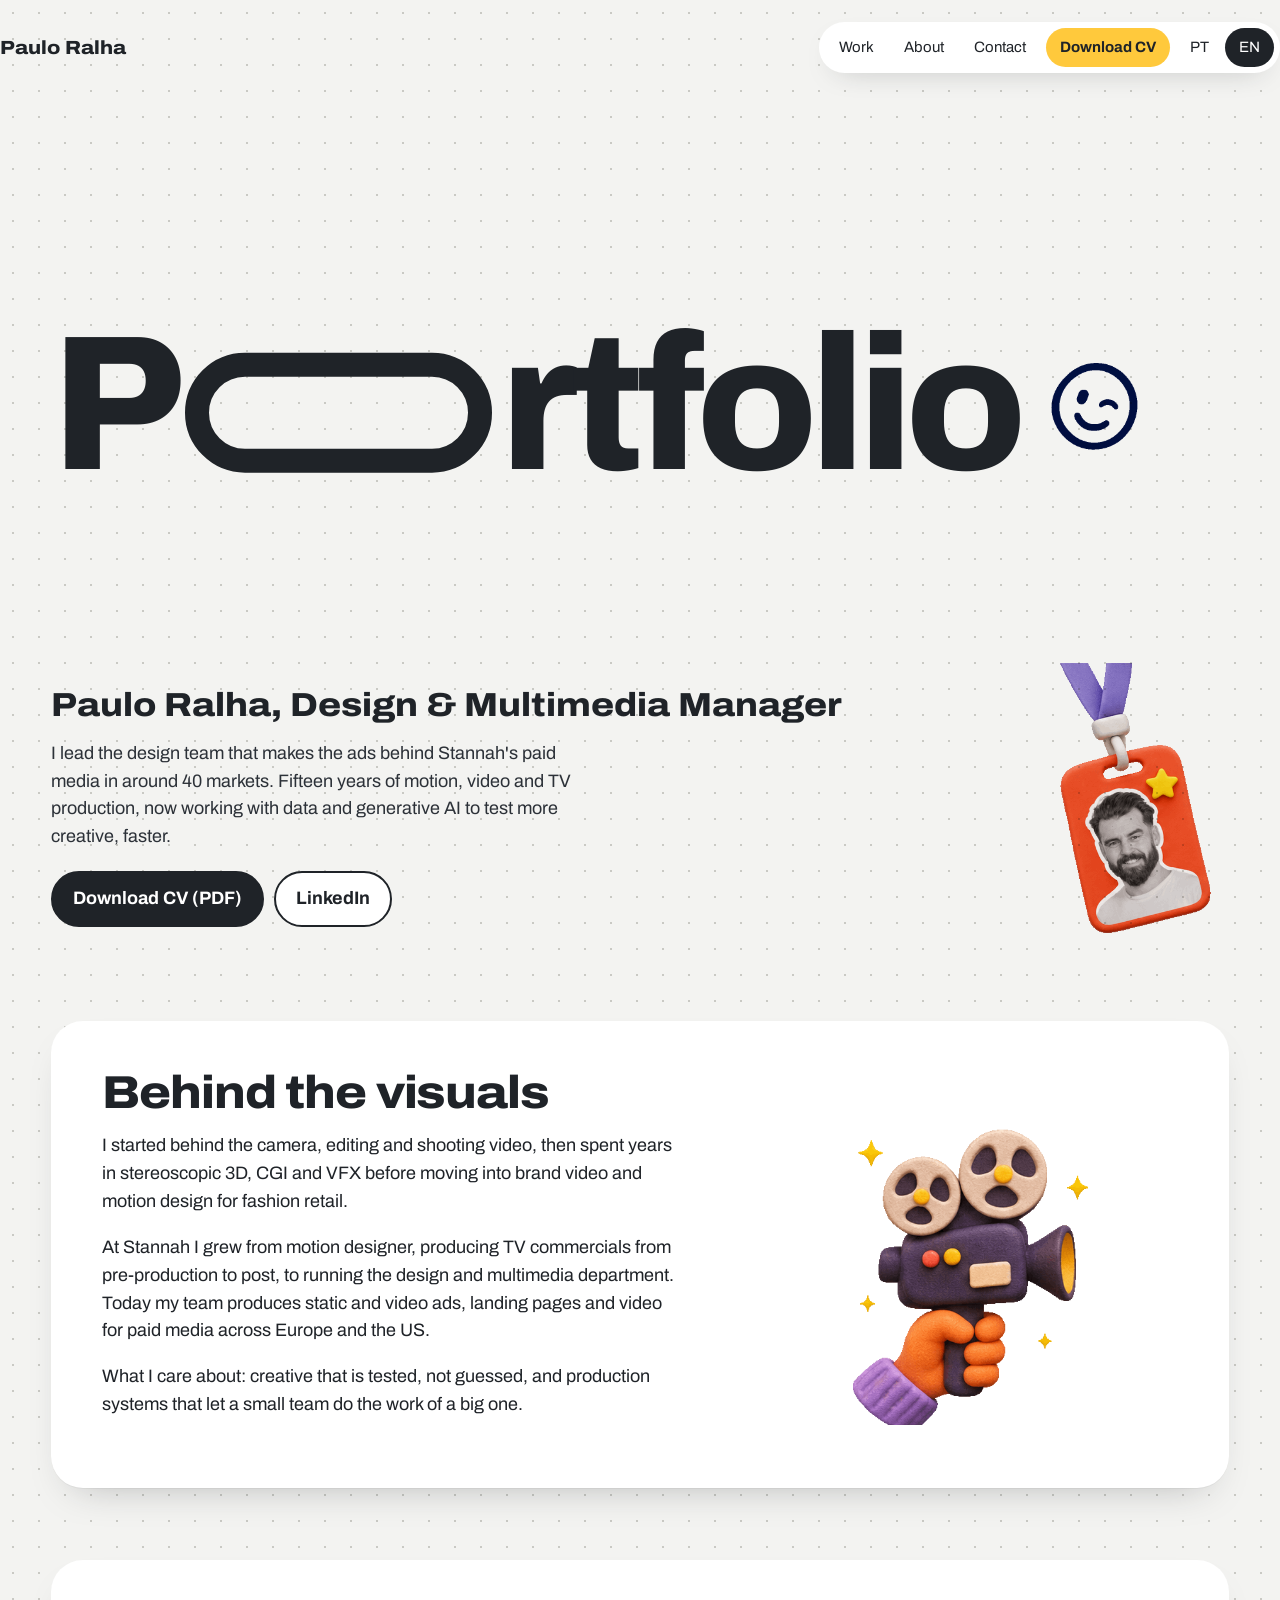
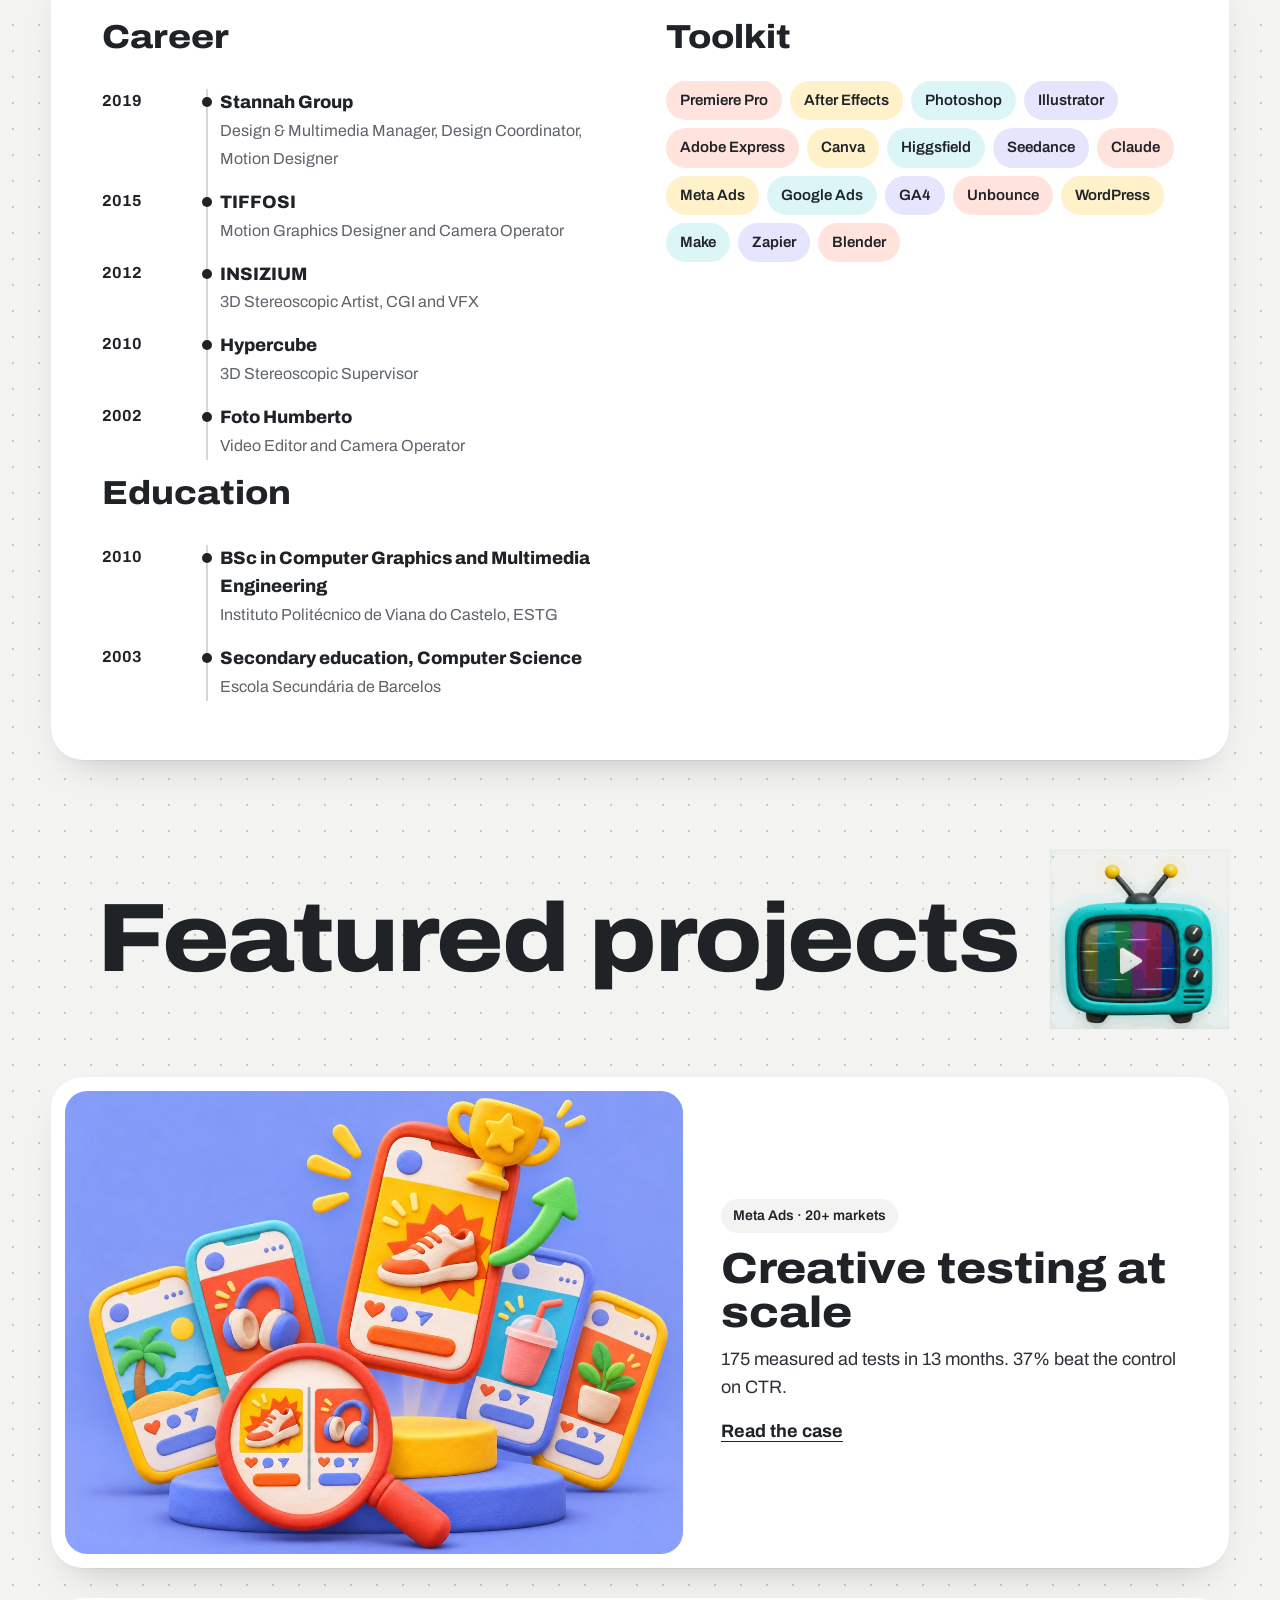
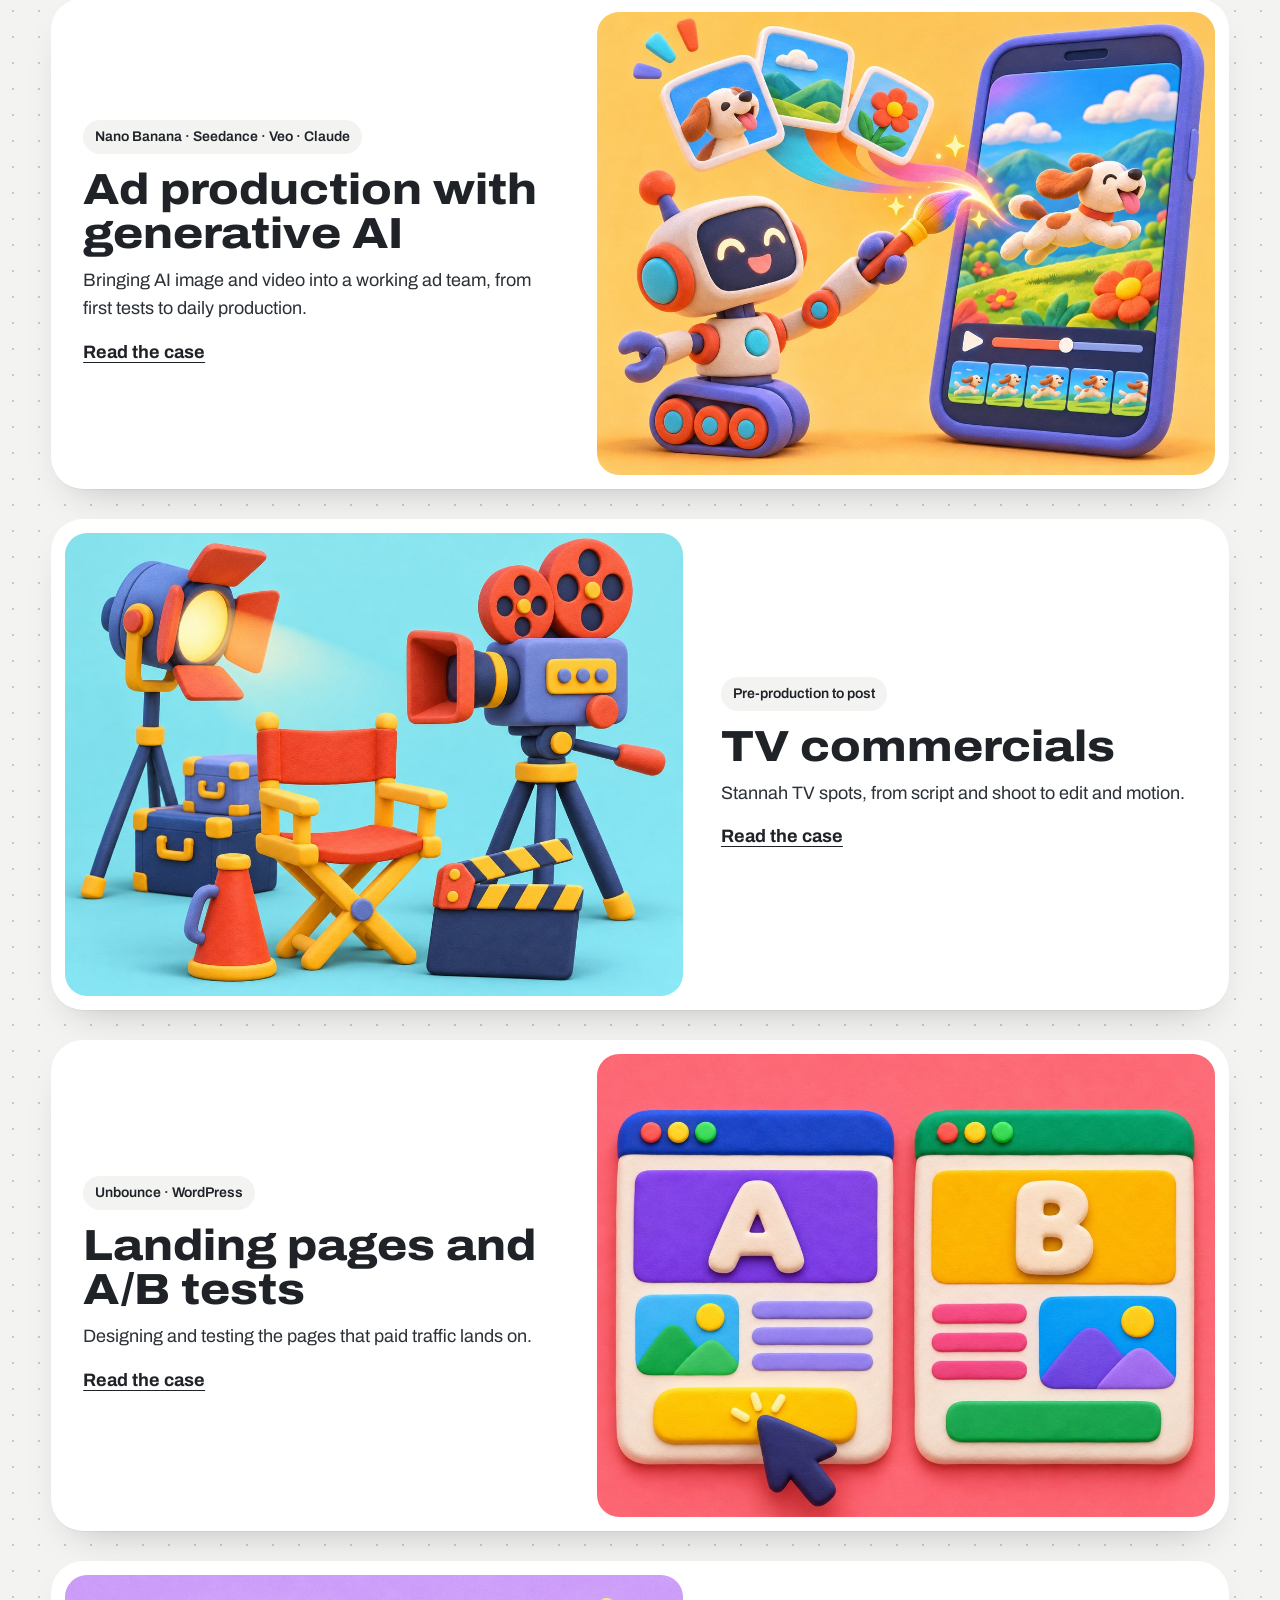
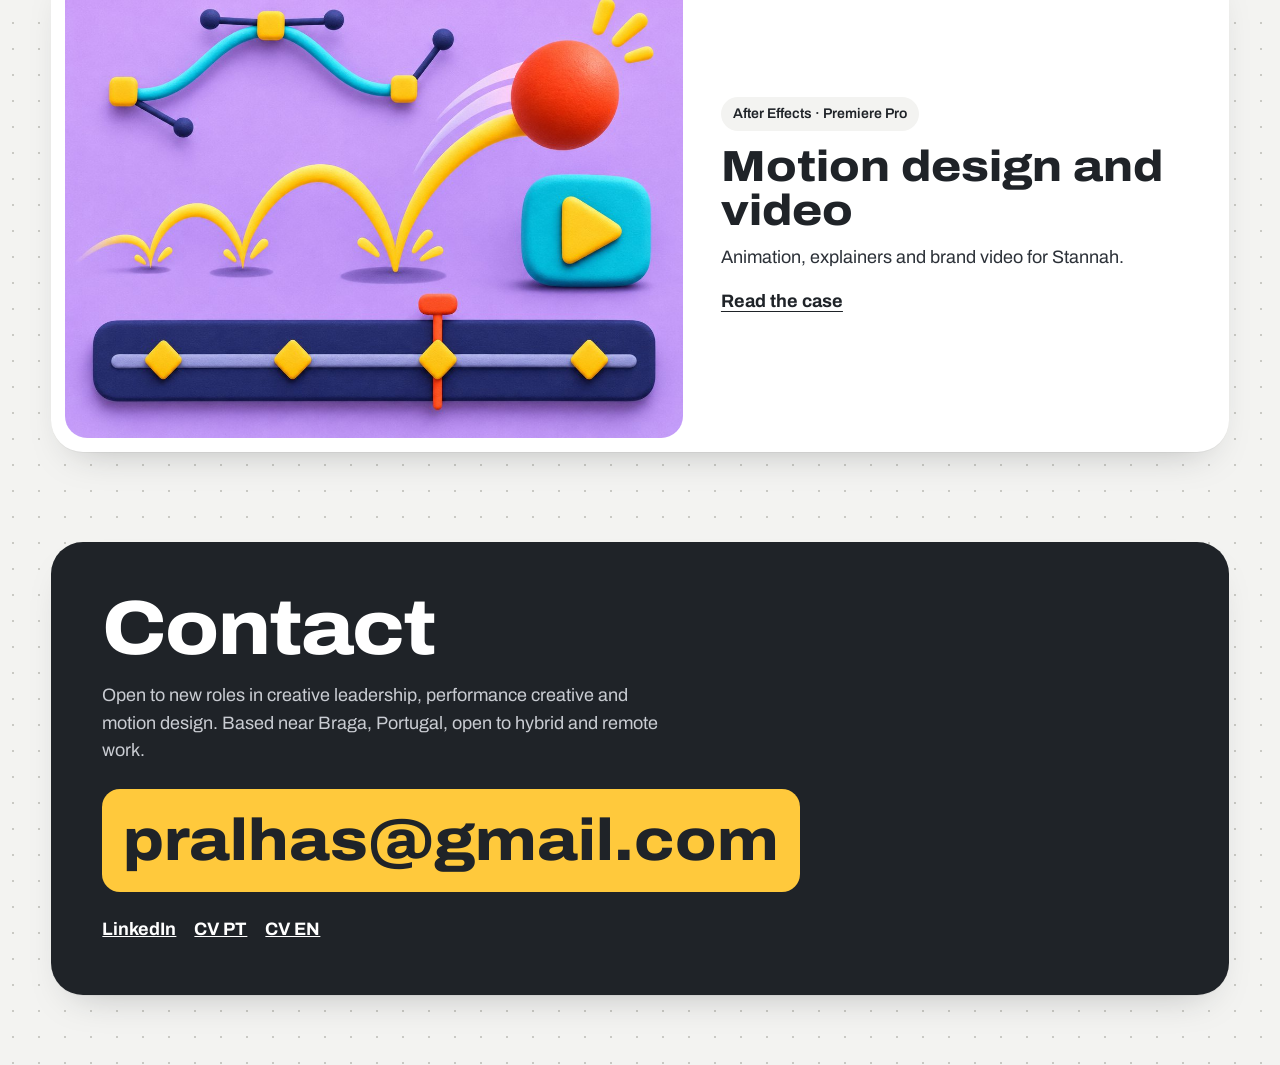
==== v3/index.html @ f5cc848c "v3: CV button in header and hero, CV PT/EN labels, Portuguese copy pass Co-Authored-By: Claude Opus " ====
<!doctype html>
<html lang="en">
<head>
<meta charset="utf-8">
<meta name="viewport" content="width=device-width, initial-scale=1">
<title>Paulo Ralha | Design & Multimedia Manager</title>
<meta name="description" content="Paulo Ralha: design lead for performance ads, motion design, video and generative AI.">
<link rel="stylesheet" href="v3.css?v=28">
</head>
<body data-page="home">
<div id="app"></div>
<script src="../assets/content.js?v=28"></script>
<script src="ads.js?v=28"></script><script src="ai.js?v=28"></script><script src="tv.js?v=28"></script><script src="lp.js?v=28"></script>
<script src="v3.js?v=28"></script>
</body>
</html>
---- v3/v3.css ----
/* Portfolio v3: playful studio. Off-white dotted paper, bold geometric type,
   rounded white cards, animated illustrated stickers (GIFs made in Higgsfield). */

@font-face {
  font-family: "Archivo"; font-style: normal; font-display: swap;
  font-weight: 100 900; font-stretch: 62% 125%;
  src: url("../assets/fonts/archivo-latin-wdth-normal.woff2") format("woff2");
  unicode-range: U+0000-00FF, U+0131, U+0152-0153, U+02BB-02BC, U+02C6, U+02DA, U+02DC, U+0304, U+0308, U+0329, U+2000-206F, U+20AC, U+2122, U+2191, U+2193, U+2212, U+2215, U+FEFF, U+FFFD;
}
@font-face {
  font-family: "Archivo"; font-style: normal; font-display: swap;
  font-weight: 100 900; font-stretch: 62% 125%;
  src: url("../assets/fonts/archivo-latin-ext-wdth-normal.woff2") format("woff2");
  unicode-range: U+0100-02BA, U+02BD-02C5, U+02C7-02CC, U+02CE-02D7, U+02DD-02FF, U+0304, U+0308, U+0329, U+1D00-1DBF, U+1E00-1E9F, U+1EF2-1EFF, U+2020, U+20A0-20AB, U+20AD-20C0, U+2113, U+2C60-2C7F, U+A720-A7FF;
}

:root {
  --paper: #F3F3F1;
  --dot: #C9C9C4;
  --ink: #1F2328;
  --muted: #5F646B;
  --card: #FFFFFF;
  --red: #EE4B2B;
  --yellow: #FFC93C;
  --peri: #6A6AF4;
  --cyan: #2CC9D6;
  --gutter: clamp(18px, 4vw, 56px);
  --max: 1320px;
}
* { box-sizing: border-box; }
html { scroll-behavior: smooth; }
@media (prefers-reduced-motion: reduce) { html { scroll-behavior: auto; } }
body {
  margin: 0; color: var(--ink);
  font-family: "Archivo", "Helvetica Neue", Arial, sans-serif; font-size: 18px; line-height: 1.55;
  background-color: var(--paper);
  background-image: radial-gradient(var(--dot) 1.2px, transparent 1.3px);
  background-size: 26px 26px;
}
a { color: inherit; }
a:focus-visible, button:focus-visible { outline: 3px solid var(--peri); outline-offset: 3px; }
img { display: block; max-width: 100%; }
.wrap { max-width: var(--max); margin: 0 auto; padding: 0 var(--gutter); }
.display { font-weight: 800; font-stretch: 112%; letter-spacing: -0.025em; line-height: .95; margin: 0; }
.card { background: var(--card); border-radius: 32px; box-shadow: 0 1px 0 rgba(0,0,0,.04), 0 18px 40px -24px rgba(31,35,40,.35); }

/* Top */
.top { display: flex; justify-content: space-between; align-items: center; padding: 22px 0; gap: 12px; }
.top .mark { font-weight: 800; font-stretch: 112%; text-decoration: none; font-size: 19px; }
.top nav { display: flex; align-items: center; gap: 2px; background: var(--card); padding: 6px; border-radius: 999px; box-shadow: 0 10px 30px -18px rgba(31,35,40,.4); }
.top nav a, .top nav button { text-decoration: none; padding: 8px 14px; border-radius: 999px; border: 0; background: none; font: inherit; font-size: 15px; color: var(--ink); cursor: pointer; }
.top nav a:hover { background: var(--paper); }
.top nav button[aria-pressed="true"] { background: var(--ink); color: #fff; }

/* Hero: the word Portfolio with a pill-shaped O, the badge swinging beside it */
.hero { position: relative; padding: clamp(24px, 5vw, 64px) 0 clamp(40px, 6vw, 80px); }
.word {
  font-size: clamp(64px, 15vw, 230px); font-weight: 800; font-stretch: 100%;
  letter-spacing: -0.04em; line-height: .9; display: flex; align-items: center; flex-wrap: nowrap;
}
.word .pill {
  display: inline-block; height: .62em; width: 1.6em; margin: 0 .04em;
  border: .13em solid var(--ink); border-radius: 999px; transform: translateY(.04em);
}
.hero-sub { display: grid; grid-template-columns: 1fr auto; gap: 24px; align-items: center; margin-top: clamp(4px, 1vw, 12px); }
.hero-sub .who { font-size: clamp(22px, 2.6vw, 34px); font-weight: 800; font-stretch: 112%; margin: 0 0 8px; }
.hero-sub .intro { max-width: 54ch; margin: 0; color: #2c3138; }
.year { font-size: clamp(40px, 7vw, 104px); font-weight: 800; font-stretch: 112%; display: flex; align-items: center; gap: 12px; }
.year img { width: clamp(44px, 6vw, 84px); }
.badge { width: clamp(170px, 22vw, 300px); }
.word-row { display: flex; align-items: center; gap: clamp(8px, 2vw, 24px); }
.smile { width: clamp(48px, 8vw, 120px); flex: none; }

/* Behind the visuals */
.behind { display: grid; grid-template-columns: 1.2fr .8fr; gap: 24px; padding: clamp(24px, 4vw, 52px); margin-bottom: clamp(40px, 6vw, 72px); }
.behind h2 { font-size: clamp(30px, 3.6vw, 48px); margin: 0 0 16px; }
.behind p { margin: 0 0 1em; max-width: 58ch; }
.behind .hand { align-self: center; justify-self: center; width: min(340px, 100%); }
.cols { display: grid; grid-template-columns: 1fr 1fr; gap: clamp(20px, 4vw, 56px); padding: clamp(24px, 4vw, 52px); margin-bottom: clamp(48px, 7vw, 96px); }
.cols h3 { font-size: clamp(24px, 2.6vw, 34px); margin: 0 0 18px; font-weight: 800; font-stretch: 112%; }
.timeline { list-style: none; margin: 0; padding: 0; position: relative; }
.timeline::before { content: ""; position: absolute; left: 104px; top: 8px; bottom: 8px; width: 2px; background: #d6d6d2; }
.timeline li { display: grid; grid-template-columns: 92px 1fr; gap: 26px; padding: 8px 0; position: relative; }
.timeline li::after { content: ""; position: absolute; left: 100px; top: 16px; width: 10px; height: 10px; border-radius: 50%; background: var(--ink); }
.timeline .yrs { font-weight: 700; font-variant-numeric: tabular-nums; font-size: 16px; }
.timeline .co { font-weight: 800; display: block; }
.timeline .rl { color: var(--muted); font-size: 16px; }
.chips { display: flex; flex-wrap: wrap; gap: 8px; }
.chip { padding: 8px 14px; border-radius: 999px; font-weight: 600; font-size: 15px; background: var(--paper); }
.chip:nth-child(4n+1) { background: #FFE3DC; } .chip:nth-child(4n+2) { background: #FFF1C9; }
.chip:nth-child(4n+3) { background: #DCF6F8; } .chip:nth-child(4n+4) { background: #E5E5FD; }

/* Projects */
.proj-head { display: flex; align-items: center; justify-content: flex-end; gap: clamp(12px, 3vw, 32px); margin-bottom: clamp(24px, 4vw, 48px); text-align: right; }
.proj-head h2 { font-size: clamp(44px, 7.6vw, 118px); }
.proj-head img { width: clamp(110px, 14vw, 200px); }
.projects { display: grid; gap: clamp(18px, 2.6vw, 30px); padding-bottom: clamp(48px, 7vw, 96px); }
.project { display: grid; grid-template-columns: 1.25fr 1fr; gap: clamp(18px, 3vw, 40px); padding: 14px; text-decoration: none; align-items: center; transition: transform .2s ease; }
.project:hover { transform: rotate(-.4deg) translateY(-3px); }
@media (prefers-reduced-motion: reduce) { .project { transition: none; } .project:hover { transform: none; } }
.project img { border-radius: 22px; width: 100%; aspect-ratio: 4/3; object-fit: cover; }
.project .txt { padding: 10px 18px 10px 0; }
.project h3 { font-size: clamp(28px, 3.4vw, 46px); margin: 0 0 10px; font-weight: 800; font-stretch: 112%; line-height: 1.02; }
.project .tag { display: inline-block; padding: 6px 12px; border-radius: 999px; background: var(--paper); font-weight: 600; font-size: 14px; margin-bottom: 14px; }
.project .sum { margin: 0 0 16px; color: #2c3138; }
.project .go { font-weight: 700; text-decoration: underline; text-underline-offset: 4px; }
.projects .project:nth-child(even) { grid-template-columns: 1fr 1.25fr; }
.projects .project:nth-child(even) img { order: 2; }
.projects .project:nth-child(even) .txt { padding: 10px 0 10px 18px; }

/* Contact */
.contact { padding: clamp(28px, 4vw, 56px); margin-bottom: 70px; background: var(--ink); color: #fff; }
.contact h2 { font-size: clamp(40px, 6vw, 88px); }
.contact p { max-width: 56ch; color: #c9ccd2; margin: 16px 0 24px; }
.mail { display: inline-block; font-size: clamp(22px, 4.6vw, 64px); font-weight: 800; font-stretch: 112%; text-decoration: none; overflow-wrap: anywhere; background: var(--yellow); color: var(--ink); padding: .1em .35em; border-radius: 18px; }
.mail:hover { background: #fff; }
.links { display: flex; gap: 18px; flex-wrap: wrap; margin-top: 24px; align-items: center; }
.links a { color: #fff; font-weight: 700; }
.links .soon { color: #9aa0a8; }

/* Case page */
.case-head { padding: clamp(18px, 4vw, 48px) 0 clamp(20px, 3vw, 36px); display: grid; grid-template-columns: 1fr auto; gap: 24px; align-items: end; }
.case-head .display { font-size: clamp(40px, 7vw, 108px); }
.case-head .tag { display: inline-block; margin-top: 18px; padding: 7px 14px; border-radius: 999px; background: var(--card); font-weight: 600; }
.case-head .summary { font-size: clamp(20px, 2vw, 26px); max-width: 44ch; margin: 16px 0 0; line-height: 1.35; }
.case-cover { padding: 14px; margin-bottom: clamp(20px, 3vw, 32px); }
.case-cover img { border-radius: 22px; width: 100%; aspect-ratio: 16/8; object-fit: cover; }
.story { display: grid; grid-template-columns: repeat(3, 1fr); gap: clamp(14px, 2vw, 24px); margin-bottom: clamp(36px, 5vw, 64px); }
.story > div { padding: clamp(20px, 2.6vw, 34px); }
.story h2 { font-size: 20px; margin: 0 0 10px; display: inline-block; padding: 4px 12px; border-radius: 999px; }
.story > div:nth-child(1) h2 { background: #FFE3DC; } .story > div:nth-child(2) h2 { background: #FFF1C9; } .story > div:nth-child(3) h2 { background: #DCF6F8; }
.story p { margin: 0; font-size: 17px; }
.gallery { display: grid; gap: clamp(12px, 2vw, 22px); margin-bottom: clamp(40px, 6vw, 72px); }
.gallery.r16x9 { grid-template-columns: 1fr 1fr; } .gallery.r4x5 { grid-template-columns: repeat(3, 1fr); } .gallery.r9x16 { grid-template-columns: repeat(4, 1fr); }
.slot { border-radius: 22px; display: grid; place-items: center; color: var(--muted); font-size: 14px; border: 2px dashed #d0d0cb; background: rgba(255,255,255,.6); }
.next { display: block; padding: clamp(22px, 3vw, 40px); margin-bottom: 70px; text-decoration: none; }
.next .label { color: var(--muted); display: block; margin-bottom: 6px; }
.next .display { font-size: clamp(26px, 4.4vw, 60px); }
.back { text-decoration: none; color: var(--muted); font-weight: 600; }

@media (max-width: 860px) {
  .badge { width: 190px; justify-self: center; }
  .hero-sub, .behind, .cols, .story, .case-head { grid-template-columns: 1fr; }
  .project, .projects .project:nth-child(even) { grid-template-columns: 1fr; }
  .projects .project:nth-child(even) img { order: 0; }
  .project .txt, .projects .project:nth-child(even) .txt { padding: 6px 8px 12px; }
  .gallery.r16x9 { grid-template-columns: 1fr; } .gallery.r4x5, .gallery.r9x16 { grid-template-columns: repeat(2, 1fr); }
  .top nav a { padding: 8px 9px; }
  .proj-head { justify-content: space-between; }
}

/* GIF stickers with a white matte blend into the dotted paper */
.proj-head img, .smile, .badge, .behind .hand { mix-blend-mode: multiply; }

/* ---------- Ads wall (creative-testing case) ---------- */
.sec-head { display: grid; grid-template-columns: auto 1fr; gap: 24px; align-items: end; margin: 8px 0 22px; }
.sec-head h2 { font-size: clamp(36px, 5vw, 72px); }
.sec-head p { margin: 0; max-width: 52ch; color: var(--muted); justify-self: end; }
.ads-grid { display: grid; grid-template-columns: repeat(4, 1fr); gap: clamp(12px, 1.8vw, 22px); margin-bottom: clamp(40px, 6vw, 72px); }
.ad { all: unset; box-sizing: border-box; cursor: pointer; display: flex; flex-direction: column; padding: 10px; border-radius: 26px; background: var(--card); box-shadow: 0 18px 40px -24px rgba(31,35,40,.35); transition: transform .2s ease; }
.ad:hover { transform: translateY(-3px) rotate(-.4deg); }
.ad:focus-visible { outline: 3px solid var(--peri); outline-offset: 3px; }
.ad-media { display: block; aspect-ratio: 4/5; border-radius: 18px; overflow: hidden; background: #e9e9e6; }
.ad-media video, .ad-media img { width: 100%; height: 100%; object-fit: cover; display: block; }
.ad-txt { display: flex; flex-direction: column; gap: 4px; padding: 12px 6px 6px; font-size: 15px; color: var(--muted); line-height: 1.4; }
.ad-txt strong { color: var(--ink); font-size: 17px; line-height: 1.25; }
.ad-txt .tag { align-self: flex-start; padding: 4px 10px; border-radius: 999px; background: var(--paper); font-size: 13px; font-weight: 600; color: var(--ink); }
.bulk { padding: clamp(22px, 3.4vw, 44px); margin-bottom: clamp(40px, 6vw, 72px); }
.bulk-head { display: grid; grid-template-columns: 1fr 1fr; gap: 24px; align-items: end; margin-bottom: 24px; }
.bulk-head h2 { font-size: clamp(34px, 4.6vw, 64px); }
.bulk-head p { margin: 0; color: #2c3138; }
.mk-grid { display: grid; grid-template-columns: repeat(6, 1fr); gap: 12px; }
.mk { all: unset; box-sizing: border-box; cursor: pointer; position: relative; border-radius: 18px; overflow: hidden; aspect-ratio: 4/5; background: #e9e9e6; }
.mk:focus-visible { outline: 3px solid var(--peri); outline-offset: 3px; }
.mk video { width: 100%; height: 100%; object-fit: cover; display: block; }
.mk-name { position: absolute; left: 8px; bottom: 8px; background: #fff; border-radius: 999px; padding: 4px 10px; font-size: 13px; font-weight: 700; }
.mk-ctr { position: absolute; right: 8px; top: 8px; background: var(--yellow); border-radius: 999px; padding: 4px 9px; font-size: 12px; font-weight: 800; }
.lb { position: fixed; inset: 0; z-index: 50; background: rgba(20,22,26,.78); display: grid; place-items: center; padding: 20px; }
.lb[hidden] { display: none; }
.lb-box { position: relative; display: flex; flex-direction: column; align-items: center; gap: 12px; max-height: 100%; }
.lb-stage video, .lb-stage img { max-height: 78vh; max-width: 90vw; border-radius: 18px; display: block; background: #000; }
.lb-x { align-self: flex-end; border: 0; border-radius: 999px; padding: 8px 16px; font: inherit; font-weight: 700; cursor: pointer; background: #fff; }
.lb-tabs { display: flex; gap: 6px; }
.lb-tabs button { border: 0; border-radius: 999px; padding: 7px 14px; font: inherit; font-size: 14px; cursor: pointer; background: rgba(255,255,255,.2); color: #fff; }
.lb-tabs button[aria-pressed="true"] { background: #fff; color: var(--ink); }
.lb-cap { color: #fff; margin: 0; font-size: 15px; }
@media (max-width: 1000px) { .ads-grid { grid-template-columns: repeat(2, 1fr); } .mk-grid { grid-template-columns: repeat(3, 1fr); } }
@media (max-width: 640px) { .sec-head, .bulk-head { grid-template-columns: 1fr; } .sec-head p { justify-self: start; } .mk-grid { grid-template-columns: repeat(2, 1fr); } }
@media (prefers-reduced-motion: reduce) { .ad { transition: none; } .ad:hover { transform: none; } }
/* Story-only ads: keep the 4:5 card, show the 9:16 video centred inside it */
.ad-media.is-story { background: #1f2328; }
.ad-media.is-story video, .ad-media.is-story img { object-fit: contain; }
.ad-media { position: relative; }
.ad-res { position: absolute; left: 8px; top: 8px; display: flex; flex-wrap: wrap; gap: 4px; }
.ad-res b { background: var(--yellow); color: var(--ink); border-radius: 999px; padding: 4px 9px; font-size: 12px; font-weight: 800; }
.mk img { width: 100%; height: 100%; object-fit: cover; display: block; }
.bulk + .bulk { margin-top: 28px; }
.ad-media.is-sq { background: #1f2328; }
.ad-media.is-sq video, .ad-media.is-sq img { object-fit: contain; }

/* AI case: featured process */
.ai-feature { display: grid; grid-template-columns: minmax(240px, 340px) 1fr; gap: clamp(22px, 4vw, 56px); padding: clamp(16px, 2.4vw, 28px); align-items: center; margin-bottom: clamp(40px, 6vw, 72px); }
.phone { border-radius: 30px; overflow: hidden; background: var(--ink); aspect-ratio: 9/16; box-shadow: 0 0 0 8px var(--ink); margin: 8px; }
.phone video { width: 100%; height: 100%; object-fit: cover; display: block; }
.ai-intro .tag { display: inline-block; padding: 6px 13px; border-radius: 999px; background: #FFE3DC; font-weight: 700; font-size: 14px; }
.ai-intro h2 { font-size: clamp(36px, 5vw, 76px); margin: 16px 0 18px; }
.ai-intro > p { font-size: clamp(17px, 1.5vw, 20px); max-width: 60ch; margin: 0 0 26px; }
.ai-stats { display: grid; grid-template-columns: repeat(4, 1fr); gap: 10px; }
.ai-stats div { background: var(--paper); border-radius: 18px; padding: 14px 16px; }
.ai-stats b { display: block; font-family: var(--display, inherit); font-size: clamp(28px, 3vw, 44px); font-weight: 800; line-height: 1; }
.ai-stats span { display: block; font-size: 14px; color: var(--muted); margin-top: 6px; line-height: 1.3; }

.ai-process { margin-bottom: clamp(40px, 6vw, 72px); }
.phase { display: grid; grid-template-columns: minmax(200px, 280px) 1fr; gap: clamp(18px, 3vw, 44px); padding: clamp(20px, 3vw, 40px); margin-bottom: 16px; }
.ph-head { display: flex; flex-direction: column; align-items: flex-start; gap: 10px; }
.ph-n { width: 54px; height: 54px; border-radius: 999px; display: grid; place-items: center; background: var(--yellow); font-weight: 800; font-size: 24px; }
.phase:nth-child(3n+3) .ph-n { background: var(--cyan); } .phase:nth-child(3n+4) .ph-n { background: #FFB3A3; }
.ph-head h3 { font-size: clamp(24px, 2.4vw, 34px); margin: 0; line-height: 1.1; }
.ph-head .tag { padding: 5px 12px; border-radius: 999px; background: var(--paper); font-size: 13px; font-weight: 600; }
.ph-body > p { margin: 0 0 20px; font-size: 17px; max-width: 72ch; }
.phase.slim .ph-body > p { margin: 0; }
.ph-body figure { margin: 0; }
.ph-body figure img { width: 100%; display: block; border-radius: 14px; background: #e9e9e6; }
.ph-body figcaption { font-size: 13px; color: var(--muted); margin-top: 7px; line-height: 1.3; }
.ph-note, .ph-sub { color: var(--muted); font-size: 15px; margin: 16px 0 0; max-width: 72ch; }
.ph-sub { color: var(--ink); font-size: 17px; margin: 24px 0 16px; }

.shots { display: grid; gap: 6px; }
.shots div { display: grid; grid-template-columns: 64px 1fr; gap: 12px; align-items: baseline; background: var(--paper); border-radius: 12px; padding: 10px 14px; }
.shots b { font-size: 14px; }
.refs { display: grid; grid-template-columns: 2fr 1fr 1fr; gap: 12px; align-items: start; }
.refs .wide img { aspect-ratio: 1400/781; object-fit: cover; }
.refs figure:not(.wide) img { aspect-ratio: 9/16; object-fit: cover; }
.prod { display: grid; grid-template-columns: 1fr 1fr 1fr 1fr; gap: 12px; align-items: start; }
.prod img { aspect-ratio: 16/9; object-fit: cover; }
.prod .pack img { object-fit: contain; background: #fff; border: 1px solid #ececea; }
.tall4 { display: grid; grid-template-columns: repeat(4, 1fr); gap: 12px; }
.tall4 img { aspect-ratio: 9/16; object-fit: cover; }

.cmp-box { position: relative; aspect-ratio: 9/16; border-radius: 14px; overflow: hidden; touch-action: pan-y; }
.cmp-box img { position: absolute; inset: 0; height: 100%; border-radius: 0; }
.cmp-top { clip-path: inset(0 calc(100% - var(--p)) 0 0); }
.cmp-bar { position: absolute; top: 0; bottom: 0; left: var(--p); width: 3px; margin-left: -1.5px; background: #fff; box-shadow: 0 0 0 1px rgba(0,0,0,.15); pointer-events: none; }
.cmp-bar::after { content: ""; position: absolute; top: 50%; left: 50%; width: 30px; height: 30px; margin: -15px 0 0 -15px; border-radius: 999px; background: #fff; box-shadow: 0 4px 12px rgba(0,0,0,.25); }
.cmp-l, .cmp-r { position: absolute; top: 8px; padding: 3px 9px; border-radius: 999px; font-size: 12px; font-weight: 700; pointer-events: none; }
.cmp-l { left: 8px; background: rgba(255,255,255,.9); } .cmp-r { right: 8px; background: var(--yellow); }
.cmp input { position: absolute; inset: 0; width: 100%; height: 100%; margin: 0; opacity: 0; cursor: ew-resize; }
.cmp:focus-within .cmp-bar { background: var(--peri); }
.speech { display: grid; grid-template-columns: 1fr 1fr; gap: 20px; align-items: center; margin-top: 24px; background: var(--paper); border-radius: 18px; padding: 18px; }
.speech p { margin: 0; font-size: 16px; }
.fala { display: grid; grid-template-columns: repeat(3, 1fr); gap: 8px; }
.fala img { aspect-ratio: 9/16; object-fit: cover; }

.ai-learn { margin-bottom: clamp(40px, 6vw, 72px); }
.ai-learn > h2 { font-size: clamp(34px, 4.6vw, 64px); margin: 0 0 22px; }
.learn-grid { display: grid; grid-template-columns: repeat(3, 1fr); gap: 14px; }
.learn-grid .card { padding: 22px 24px; }
.learn-grid h3 { margin: 0 0 8px; font-size: 19px; }
.learn-grid p { margin: 0; color: var(--muted); font-size: 16px; }

@media (max-width: 900px) {
  .ai-feature, .phase, .speech { grid-template-columns: 1fr; }
  .phone { max-width: 300px; margin: 8px auto; }
  .ai-stats, .tall4, .prod { grid-template-columns: repeat(2, 1fr); }
  .refs { grid-template-columns: 1fr 1fr; } .refs .wide { grid-column: 1 / -1; }
  .learn-grid { grid-template-columns: 1fr; }
  .ph-head { flex-direction: row; flex-wrap: wrap; align-items: center; }
}
.ai-tv { display: grid; grid-template-columns: 1.5fr 1fr; gap: clamp(20px, 3.5vw, 48px); align-items: center; padding: clamp(16px, 2.4vw, 28px); margin-bottom: clamp(40px, 6vw, 72px); }
.tv-frame { border-radius: 22px; overflow: hidden; background: var(--ink); aspect-ratio: 16/9; }
.tv-frame video { width: 100%; height: 100%; display: block; object-fit: cover; }
.tv-txt .tag { display: inline-block; padding: 6px 13px; border-radius: 999px; background: #DCF6F8; font-weight: 700; font-size: 14px; }
.tv-txt h2 { font-size: clamp(28px, 3.2vw, 46px); margin: 14px 0 14px; }
.tv-txt p { margin: 0 0 18px; font-size: 17px; }
@media (max-width: 900px) { .ai-tv { grid-template-columns: 1fr; } }

/* AI case tabs */
.ai-tabs { display: flex; flex-wrap: wrap; gap: 8px; padding: 6px; background: var(--card); border-radius: 999px; width: fit-content; max-width: 100%; margin: 0 0 clamp(20px, 3vw, 32px); box-shadow: 0 18px 40px -24px rgba(31,35,40,.35); }
.ai-tabs button { all: unset; cursor: pointer; padding: 11px 20px; border-radius: 999px; font-weight: 700; font-size: 16px; color: var(--muted); }
.ai-tabs button[aria-selected="true"] { background: var(--ink); color: #fff; }
.ai-tabs button:focus-visible { outline: 3px solid var(--peri); outline-offset: 2px; }
.ai-tabs button:not([aria-selected="true"]):hover { color: var(--ink); }
.ch-feature { display: grid; grid-template-columns: 1.4fr 1fr; gap: clamp(22px, 4vw, 52px); align-items: center; padding: clamp(16px, 2.4vw, 28px); margin-bottom: clamp(40px, 6vw, 72px); }
.tv-frame { border-radius: 22px; overflow: hidden; background: var(--ink); aspect-ratio: 16/9; }
.tv-frame video { width: 100%; height: 100%; display: block; object-fit: cover; }
.ch-feature .ai-stats { grid-template-columns: repeat(2, 1fr); }
.ch-feature h2 { font-size: clamp(34px, 4.2vw, 64px); }
.g4, .g3 { display: grid; gap: 12px; }
.g4 { grid-template-columns: repeat(4, 1fr); } .g3 { grid-template-columns: repeat(3, 1fr); }
.w img { aspect-ratio: 16/9; object-fit: cover; }
.pair { display: grid; grid-template-columns: 1fr auto 1fr; gap: 14px; align-items: center; margin-bottom: 16px; }
.pair .arrow { font-size: 28px; font-weight: 800; }
.clip video, .clip img { width: 100%; display: block; border-radius: 14px; background: var(--ink); }
.audio audio { width: 100%; max-width: 520px; }
.team-grid { display: grid; grid-template-columns: 1.15fr 1fr 1fr; gap: 16px; align-items: start; }
.team-grid figure { margin: 0; padding: 10px; }
.team-media { border-radius: 18px; overflow: hidden; background: var(--ink); }
.team-media video { width: 100%; height: 100%; object-fit: cover; display: block; }
.team-grid figcaption { display: flex; flex-direction: column; gap: 4px; padding: 12px 6px 6px; color: var(--muted); font-size: 15px; }
.team-grid strong { color: var(--ink); font-size: 17px; }
.team .sec-head p { max-width: 60ch; }
@media (max-width: 900px) {
  .ch-feature, .team-grid { grid-template-columns: 1fr; }
  .g4, .g3 { grid-template-columns: repeat(2, 1fr); }
  .ai-tabs { border-radius: 22px; }
  .pair { grid-template-columns: 1fr; } .pair .arrow { display: none; }
}
.team.card { padding: clamp(22px, 3.4vw, 44px); margin-bottom: clamp(40px, 6vw, 72px); }
.team .bulk-head h2 { font-size: clamp(34px, 4.6vw, 64px); }
.team-grid figure { padding: 10px; background: var(--paper); border-radius: 26px; }

/* TV case */
.tv-intro { padding: clamp(22px, 3.4vw, 44px); margin-bottom: 16px; }
.tv-intro .tag, .spot-txt .tag { display: inline-block; padding: 6px 13px; border-radius: 999px; background: #FFE3DC; font-weight: 700; font-size: 14px; }
.tv-intro h2 { font-size: clamp(36px, 5.4vw, 84px); margin: 16px 0 16px; }
.tv-intro p { font-size: clamp(17px, 1.5vw, 20px); max-width: 70ch; margin: 0; }
.spot { padding: clamp(16px, 2.4vw, 28px); margin-bottom: 16px; }
.spot-top { display: grid; grid-template-columns: 1.5fr 1fr; gap: clamp(20px, 3vw, 40px); align-items: center; }
.spot-txt h3 { font-size: clamp(30px, 3.4vw, 50px); margin: 12px 0 12px; }
.spot-txt p { margin: 0; font-size: 17px; }
.spot + .spot .spot-txt .tag { background: #DCF6F8; }
.sb { margin-top: 22px; }
.sb-label { display: inline-block; font-weight: 700; font-size: 14px; padding: 4px 12px; border-radius: 999px; background: var(--paper); margin-bottom: 10px; }
.sb-grid { display: grid; grid-template-columns: repeat(6, 1fr); gap: 8px; }
.sb-grid img { width: 100%; aspect-ratio: 16/9; object-fit: cover; border-radius: 10px; display: block; }
.bts { padding: clamp(22px, 3.4vw, 44px); margin: clamp(30px, 5vw, 56px) 0; }
.bts .bulk-head h2 { font-size: clamp(34px, 4.6vw, 64px); }
.bts-grid { display: grid; grid-template-columns: repeat(4, 1fr); gap: 10px; }
.bts-grid img { width: 100%; aspect-ratio: 3/2; object-fit: cover; border-radius: 14px; display: block; }
.bts-grid img:nth-child(1), .bts-grid img:nth-child(7) { grid-column: span 2; grid-row: span 2; height: 100%; aspect-ratio: auto; }
.more-tv { margin-bottom: clamp(40px, 6vw, 72px); }
.more-grid { display: grid; grid-template-columns: repeat(3, 1fr); gap: 16px; }
.more-grid figure { margin: 0; background: var(--card); border-radius: 26px; padding: 10px; box-shadow: 0 18px 40px -24px rgba(31,35,40,.35); }
.more-grid .tv-frame { border-radius: 18px; }
.more-grid figcaption { display: flex; flex-direction: column; gap: 3px; padding: 12px 6px 6px; color: var(--muted); font-size: 15px; }
.more-grid strong { color: var(--ink); font-size: 17px; }
.more-grid .m { font-size: 13px; font-weight: 600; color: var(--ink); opacity: .7; }
@media (max-width: 900px) {
  .spot-top, .more-grid { grid-template-columns: 1fr; }
  .sb-grid { grid-template-columns: repeat(3, 1fr); }
  .bts-grid { grid-template-columns: repeat(2, 1fr); }
}
.bts-grid { grid-auto-flow: dense; }
.cast { padding: clamp(20px, 3vw, 36px) clamp(22px, 3.4vw, 44px); margin-bottom: 16px; display: grid; grid-template-columns: minmax(200px, 280px) 1fr; gap: clamp(18px, 3vw, 44px); background: var(--yellow); }
.cast h3 { margin: 0; font-size: clamp(24px, 2.4vw, 34px); line-height: 1.1; }
.cast p { margin: 0; font-size: 17px; max-width: 72ch; }
@media (max-width: 900px) { .cast { grid-template-columns: 1fr; } }
/* A touch of elegance */
.el { padding: clamp(16px, 2.4vw, 28px); margin: clamp(30px, 5vw, 56px) 0 16px; }
.el-top { display: grid; grid-template-columns: 1.5fr 1fr; gap: clamp(20px, 3vw, 40px); align-items: center; }
.el .spot-txt .tag { background: #FFF1C9; }
.el .chips { margin-top: 16px; }
.el .chip { font-size: 13px; padding: 6px 12px; }
.el-ver { display: flex; flex-wrap: wrap; gap: 6px; margin-top: 10px; }
.el-ver button { all: unset; cursor: pointer; padding: 7px 14px; border-radius: 999px; background: var(--paper); font-weight: 600; font-size: 14px; }
.el-ver button[aria-pressed="true"] { background: var(--ink); color: #fff; }
.el-ver button:focus-visible { outline: 3px solid var(--peri); outline-offset: 2px; }
.el-row { display: grid; grid-template-columns: 1fr 1.4fr; gap: clamp(16px, 2.4vw, 28px); margin-top: clamp(20px, 3vw, 32px); align-items: start; }
.el-row h4 { margin: 0 0 10px; font-size: 20px; }
.el-script ol { margin: 0; padding: 0; list-style: none; counter-reset: sc; display: grid; gap: 6px; }
.el-script li { counter-increment: sc; display: grid; grid-template-columns: 30px 1fr; column-gap: 10px; background: var(--paper); border-radius: 12px; padding: 10px 14px; font-size: 15px; }
.el-script li::before { content: counter(sc); grid-row: span 2; width: 26px; height: 26px; border-radius: 999px; background: var(--yellow); display: grid; place-items: center; font-weight: 800; font-size: 13px; }
.el-script li b { font-size: 15px; } .el-script li span { color: var(--muted); }
.el-board p { margin: 0 0 12px; color: var(--muted); font-size: 15px; }
.el-boards { display: grid; gap: 8px; }
.el-boards img, .el-row figure img { width: 100%; display: block; border-radius: 14px; border: 1px solid #ececea; }
.el-row figure { margin: 0; }
.el-row figcaption { font-size: 13px; color: var(--muted); margin-top: 7px; }
.el-sound { margin: 14px 0 0; font-size: 15px; background: var(--paper); border-radius: 14px; padding: 14px 16px; }
.el-row:last-child { grid-template-columns: 1.4fr 1fr; }
.more-grid { justify-content: center; }
@media (max-width: 900px) { .el-top, .el-row, .el-row:last-child { grid-template-columns: 1fr; } }
.el-row { grid-template-columns: 1fr 1.25fr; align-items: center; }
.el-row:last-child { grid-template-columns: 1.6fr 1fr; }
.el-board { margin-top: clamp(20px, 3vw, 32px); }
.el-board h4 { margin: 0 0 6px; font-size: 20px; }
.el-boards { grid-template-columns: repeat(3, 1fr); }
.el-boards img { background: #fff; }
.el-post .el-sound { margin: 0; align-self: center; font-size: 16px; }
@media (max-width: 900px) { .el-boards { grid-template-columns: 1fr; } }
/* Landing pages case */
.lp-nums { padding: clamp(22px, 3.4vw, 44px); margin-bottom: clamp(40px, 6vw, 72px); }
.lp-nums .tag { display: inline-block; padding: 6px 13px; border-radius: 999px; background: #DCF6F8; font-weight: 700; font-size: 14px; }
.lp-nums h2 { font-size: clamp(34px, 4.8vw, 72px); margin: 14px 0 14px; }
.lp-nums > p { max-width: 70ch; font-size: 18px; margin: 0 0 24px; }
.lp-cols { display: grid; grid-template-columns: 1.2fr 1fr; gap: clamp(20px, 3vw, 40px); margin-top: 32px; }
.lp-cols h3 { margin: 0 0 12px; font-size: 20px; }
.lp-top { list-style: none; margin: 0; padding: 0; display: grid; gap: 6px; }
.lp-top li { display: grid; grid-template-columns: 64px 1fr auto; gap: 12px; align-items: center; background: var(--paper); border-radius: 12px; padding: 10px 14px; font-size: 15px; }
.lp-top b { background: var(--yellow); border-radius: 999px; padding: 3px 10px; font-size: 14px; }
.mk-code { font-weight: 700; font-size: 13px; }
.lp-roll { background: var(--paper); border-radius: 16px; padding: 14px 16px; margin-bottom: 10px; }
.lp-roll strong { display: block; margin-bottom: 10px; }
.lp-roll .chip { background: #fff; font-size: 13px; padding: 6px 11px; }
.lp-roll .chip b { color: #0a7d4a; }
@media (max-width: 900px) { .lp-cols { grid-template-columns: 1fr; } }

/* Campaign landing pages */
.lp-camp { margin-top: clamp(40px, 6vw, 72px); }
.lp-camp-head { margin-bottom: 24px; }
.lp-camp-head h2 { font-size: clamp(36px, 5vw, 72px); margin: 0 0 14px; }
.lp-camp-head p { max-width: 64ch; font-size: 18px; margin: 0; }
.lp-camp-head .tag { display: inline-block; padding: 6px 13px; border-radius: 999px; background: #DCF6F8; font-weight: 700; font-size: 14px; margin-bottom: 12px; }
.lp-rollout { display: grid; grid-template-columns: minmax(240px, .8fr) 1.4fr; gap: clamp(20px, 3vw, 40px); padding: clamp(20px, 3vw, 36px); margin-bottom: 24px; align-items: start; }
.lp-r-txt h3 { font-size: clamp(26px, 3vw, 40px); margin: 0 0 12px; }
.lp-r-txt p { margin: 0 0 22px; }
.lp-pick { display: block; font-weight: 700; font-size: 14px; margin-bottom: 8px; }
.lp-mk { display: flex; flex-wrap: wrap; gap: 6px; }
.lp-mk button { border: 2px solid var(--ink); background: #fff; border-radius: 999px; padding: 6px 13px; font: inherit; font-size: 14px; font-weight: 700; cursor: pointer; }
.lp-mk button[aria-pressed="true"] { background: var(--ink); color: #fff; }
.lp-mk button:focus-visible, .lp-g:focus-visible, .lp-view:focus-visible { outline: 3px solid var(--yellow); outline-offset: 2px; }
.lp-browser { border-radius: 16px; overflow: hidden; border: 2px solid var(--ink); background: #fff; }
.lp-bar { display: flex; align-items: center; gap: 6px; padding: 9px 12px; background: var(--paper); border-bottom: 2px solid var(--ink); font-size: 13px; }
.lp-bar i { width: 10px; height: 10px; border-radius: 50%; background: var(--ink); opacity: .25; }
.lp-bar span { margin-left: auto; opacity: .7; }
.lp-view { height: min(72vh, 680px); overflow-y: auto; overscroll-behavior: contain; }
.lp-view img, .lp-lb-view img { display: block; width: 100%; height: auto; }
.lp-gal-head { margin-top: clamp(32px, 5vw, 56px); }
.lp-gal { display: grid; grid-template-columns: repeat(4, 1fr); gap: 16px; }
@media (max-width: 900px) { .lp-gal { grid-template-columns: repeat(2, 1fr); } }
.lp-g { display: flex; flex-direction: column; padding: 0; border: 0; text-align: left; font: inherit; color: inherit; cursor: pointer; overflow: hidden; }
.lp-g-img { display: block; aspect-ratio: 4 / 3; overflow: hidden; background: var(--paper); }
.lp-g-img img { width: 100%; display: block; transition: transform .6s ease; }
.lp-g:hover .lp-g-img img { transform: translateY(-12%); }
.lp-g-txt { display: flex; flex-direction: column; gap: 2px; padding: 12px 14px 14px; }
.lp-g-txt span { font-size: 14px; opacity: .7; }
.lp-lb .lb-box { width: min(1009px, 92vw); }
.lp-lb-view { width: 100%; max-height: 80vh; overflow-y: auto; border-radius: 14px; background: #fff; overscroll-behavior: contain; }
@media (max-width: 900px) { .lp-rollout { grid-template-columns: 1fr; } .lp-view { height: 60vh; } }
@media (prefers-reduced-motion: reduce) { .lp-g-img img { transition: none; } .lp-g:hover .lp-g-img img { transform: none; } }
.edu-h { margin-top: 28px; }
.top nav a.nav-cv { background: var(--yellow); font-weight: 700; margin: 0 4px; }
.top nav a.nav-cv:hover { background: var(--yellow); filter: brightness(.95); }
.hero-cta { display: flex; flex-wrap: wrap; gap: 10px; margin-top: 20px; }
.hero-cta a { text-decoration: none; font-weight: 700; padding: 12px 20px; border-radius: 999px; border: 2px solid var(--ink); }
.btn-cv { background: var(--ink); color: #fff; }
.btn-ln { background: #fff; color: var(--ink); }
.hero-cta a:focus-visible, .top nav a:focus-visible { outline: 3px solid var(--yellow); outline-offset: 2px; }
@media (max-width: 520px) { .top nav a:not(.nav-cv) { display: none; } }
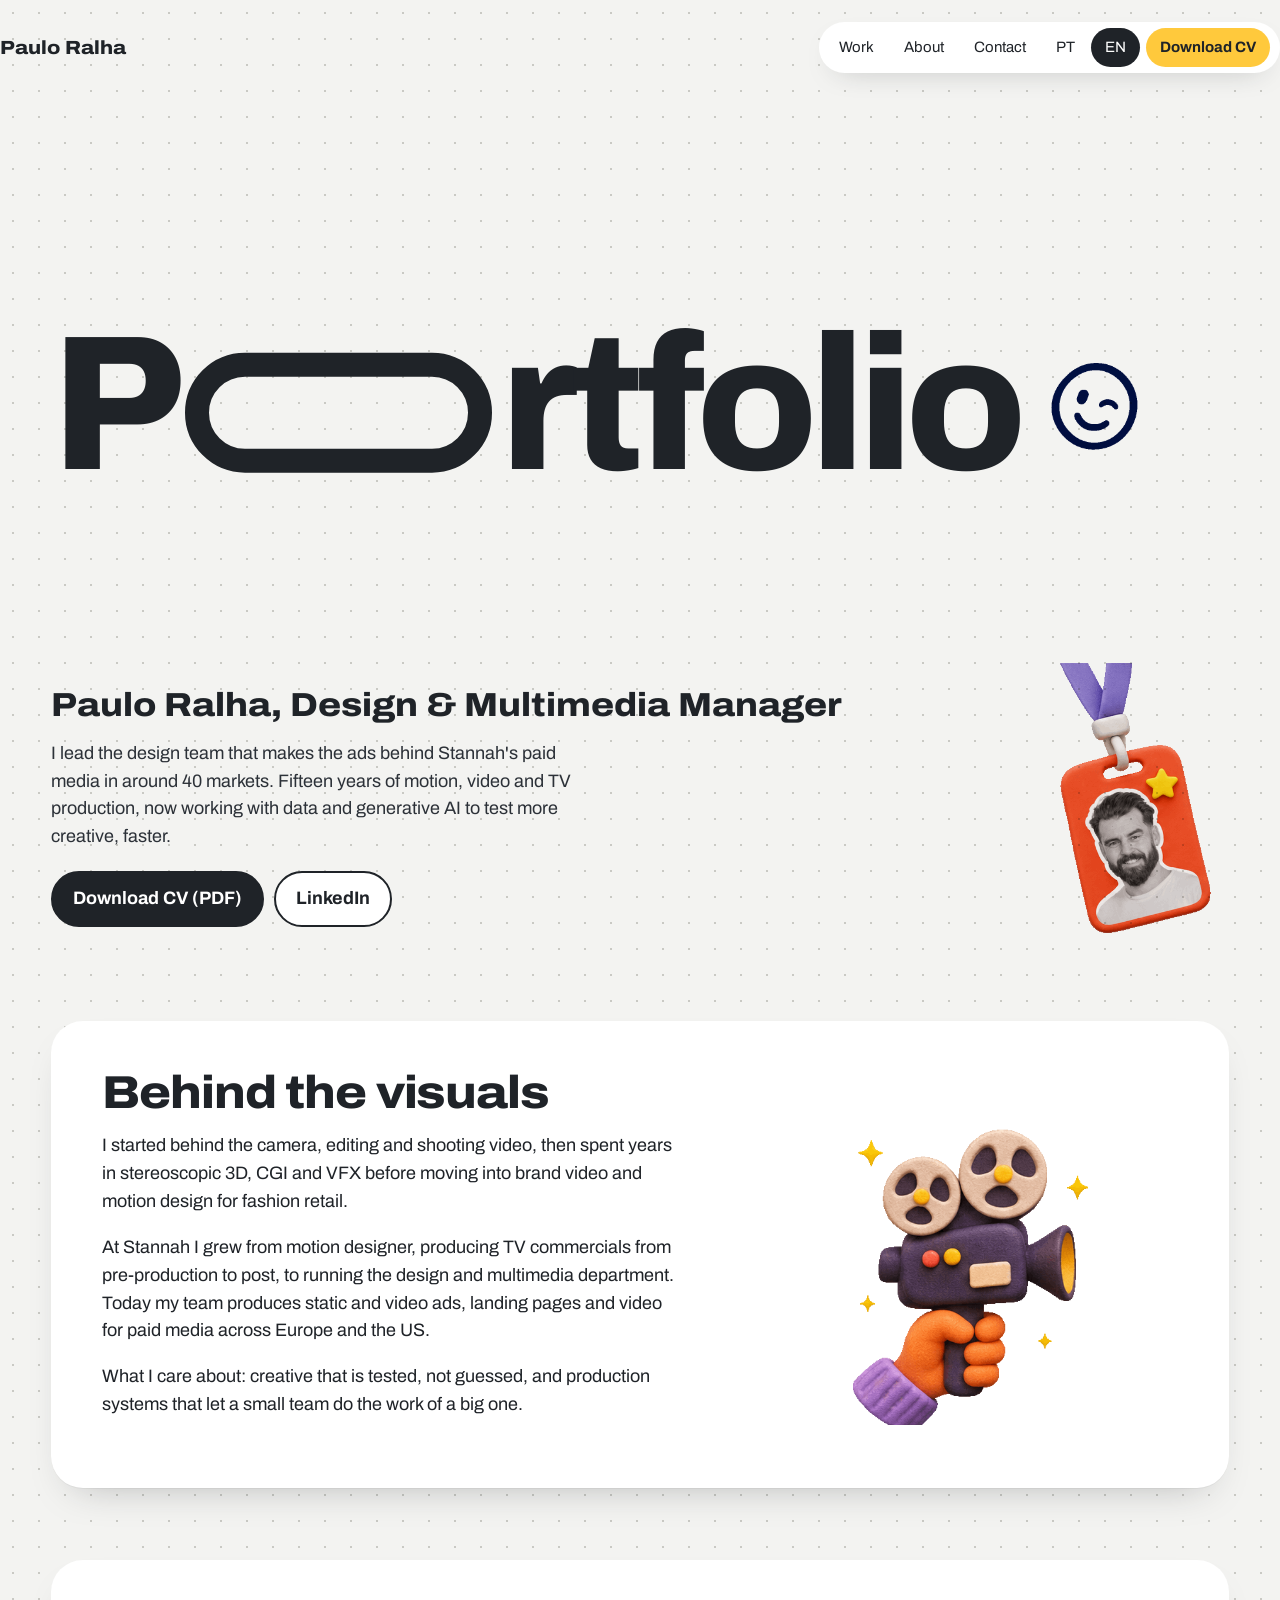
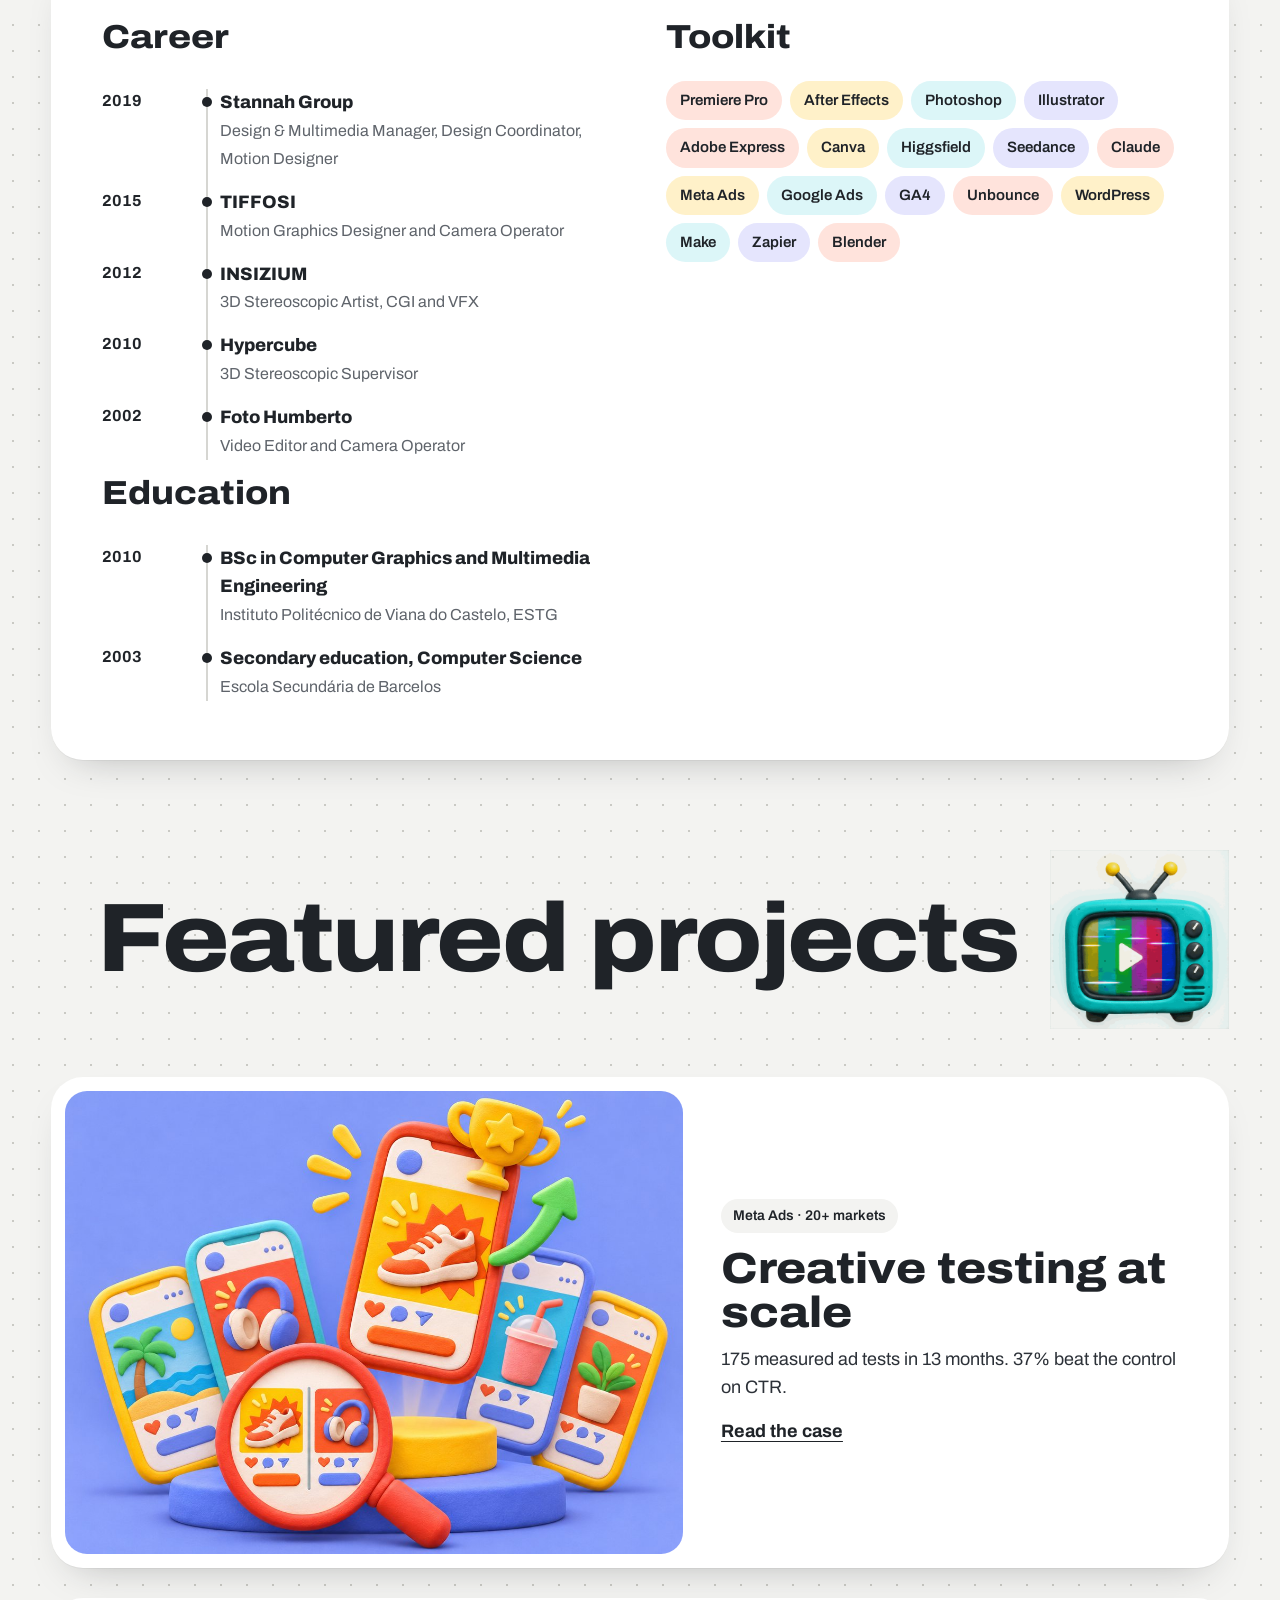
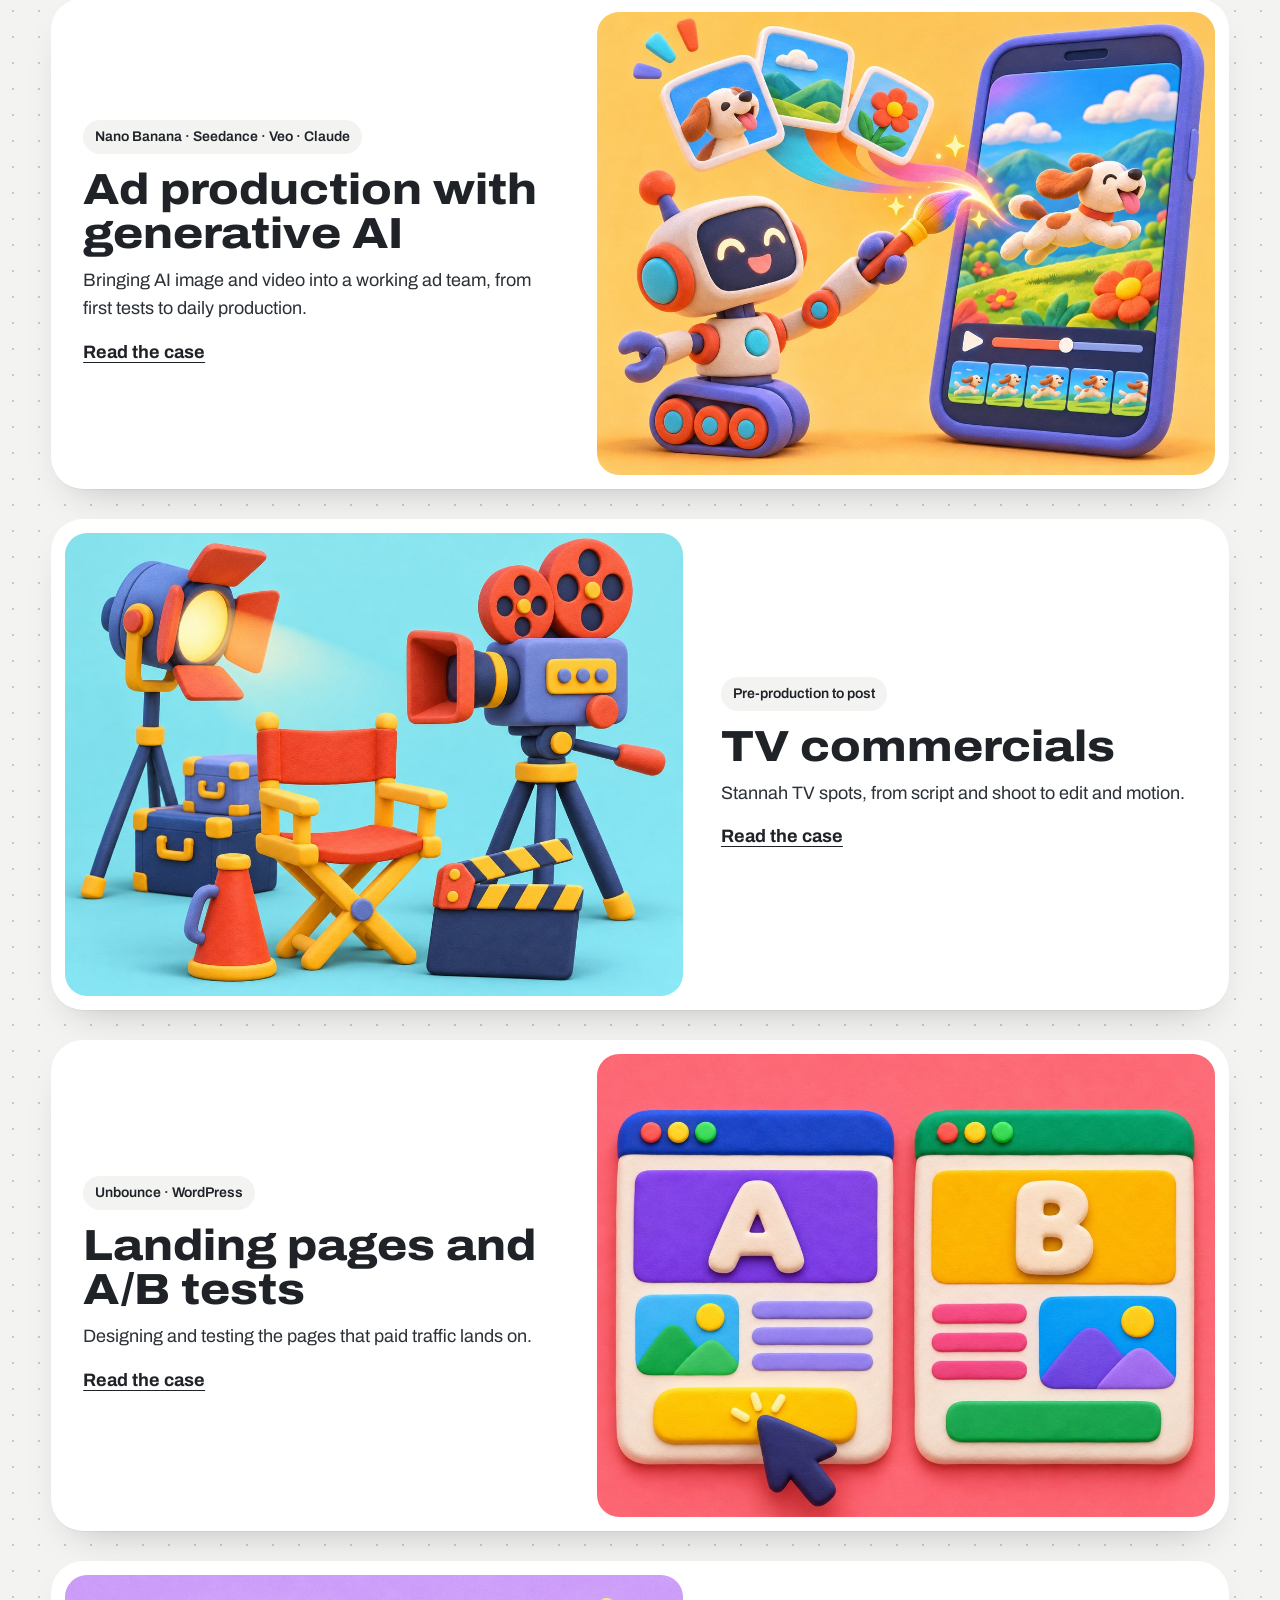
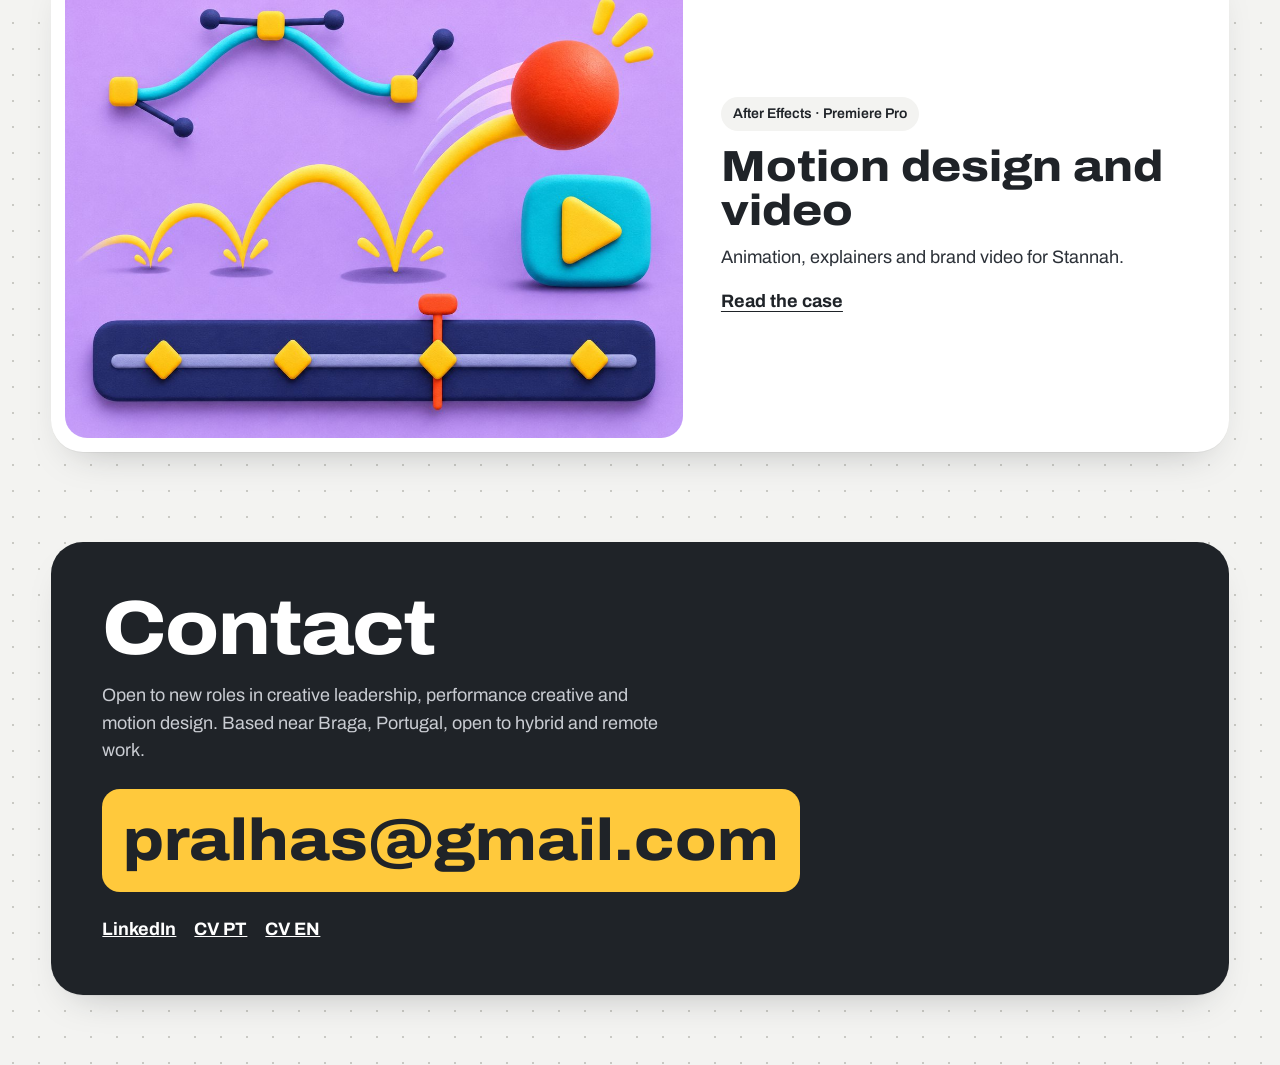
==== commit af64e57c: "v3: hamburger menu on mobile Co-Authored-By: Claude Opus 5.5 <noreply@anthropic.com> Claude-Session:" ====
--- a/v3/index.html
+++ b/v3/index.html
@@ -5,12 +5,12 @@
 <meta name="viewport" content="width=device-width, initial-scale=1">
 <title>Paulo Ralha | Design & Multimedia Manager</title>
 <meta name="description" content="Paulo Ralha: design lead for performance ads, motion design, video and generative AI.">
-<link rel="stylesheet" href="v3.css?v=28">
+<link rel="stylesheet" href="v3.css?v=29">
 </head>
 <body data-page="home">
 <div id="app"></div>
 <script src="../assets/content.js?v=28"></script>
 <script src="ads.js?v=28"></script><script src="ai.js?v=28"></script><script src="tv.js?v=28"></script><script src="lp.js?v=28"></script>
-<script src="v3.js?v=28"></script>
+<script src="v3.js?v=29"></script>
 </body>
 </html>
--- a/v3/v3.css
+++ b/v3/v3.css
@@ -436,4 +436,18 @@
 .btn-cv { background: var(--ink); color: #fff; }
 .btn-ln { background: #fff; color: var(--ink); }
 .hero-cta a:focus-visible, .top nav a:focus-visible { outline: 3px solid var(--yellow); outline-offset: 2px; }
-@media (max-width: 520px) { .top nav a:not(.nav-cv) { display: none; } }
+.top nav { position: relative; }
+.nav-menu, .nav-lang { display: contents; }
+.nav-burger { display: none; }
+@media (max-width: 640px) {
+  .nav-burger { display: inline-flex; flex-direction: column; justify-content: center; gap: 4px; width: 40px; height: 36px; padding: 0 11px !important; }
+  .nav-burger span { display: block; height: 2px; background: var(--ink); border-radius: 2px; transition: transform .2s ease, opacity .2s ease; }
+  .nav-burger[aria-expanded="true"] span:nth-child(1) { transform: translateY(6px) rotate(45deg); }
+  .nav-burger[aria-expanded="true"] span:nth-child(2) { opacity: 0; }
+  .nav-burger[aria-expanded="true"] span:nth-child(3) { transform: translateY(-6px) rotate(-45deg); }
+  .nav-menu { display: none; position: absolute; right: 0; top: calc(100% + 8px); z-index: 40; min-width: 200px; flex-direction: column; align-items: stretch; gap: 2px; background: var(--card); padding: 8px; border-radius: 20px; box-shadow: 0 18px 40px -16px rgba(31,35,40,.45); }
+  .nav-menu.open { display: flex; }
+  .nav-menu a { padding: 12px 16px !important; font-size: 17px !important; }
+  .nav-lang { display: flex; gap: 6px; padding: 8px 8px 4px; border-top: 1px solid var(--paper); margin-top: 4px; }
+}
+@media (prefers-reduced-motion: reduce) { .nav-burger span { transition: none; } }
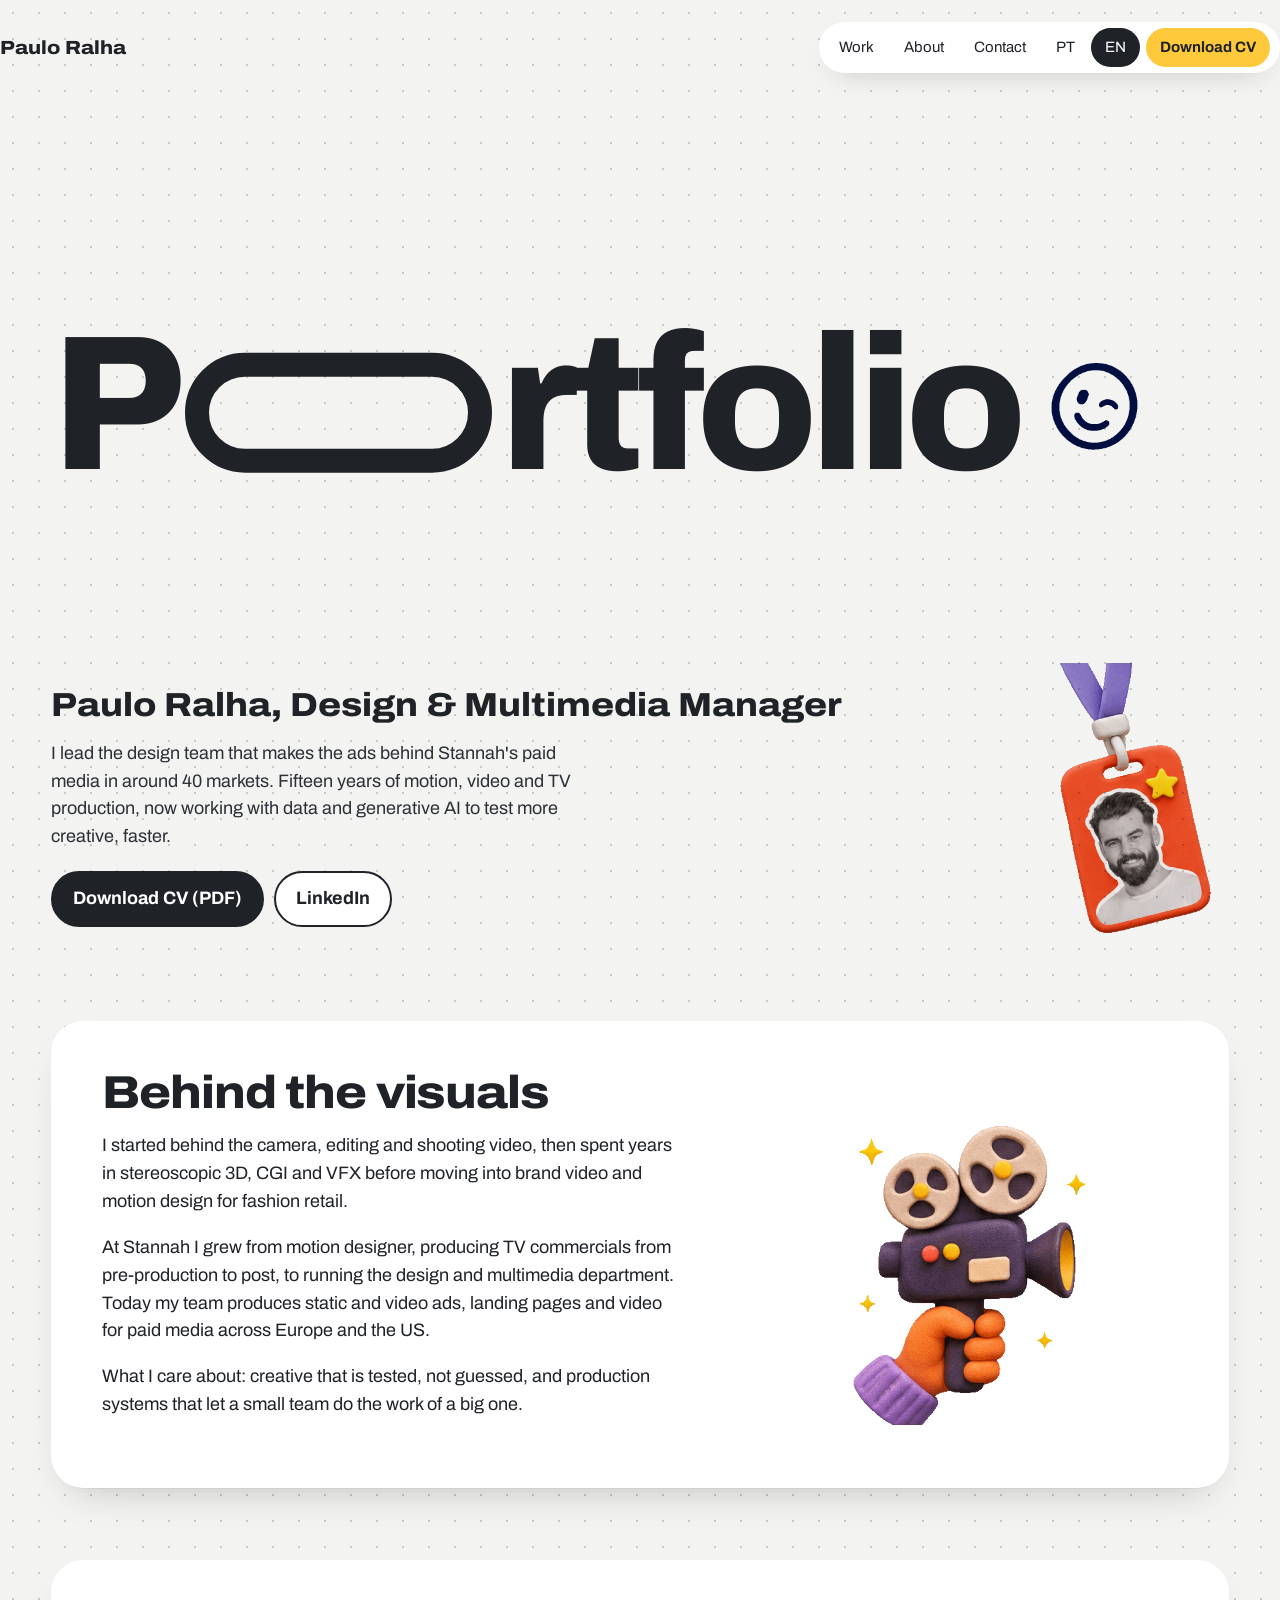
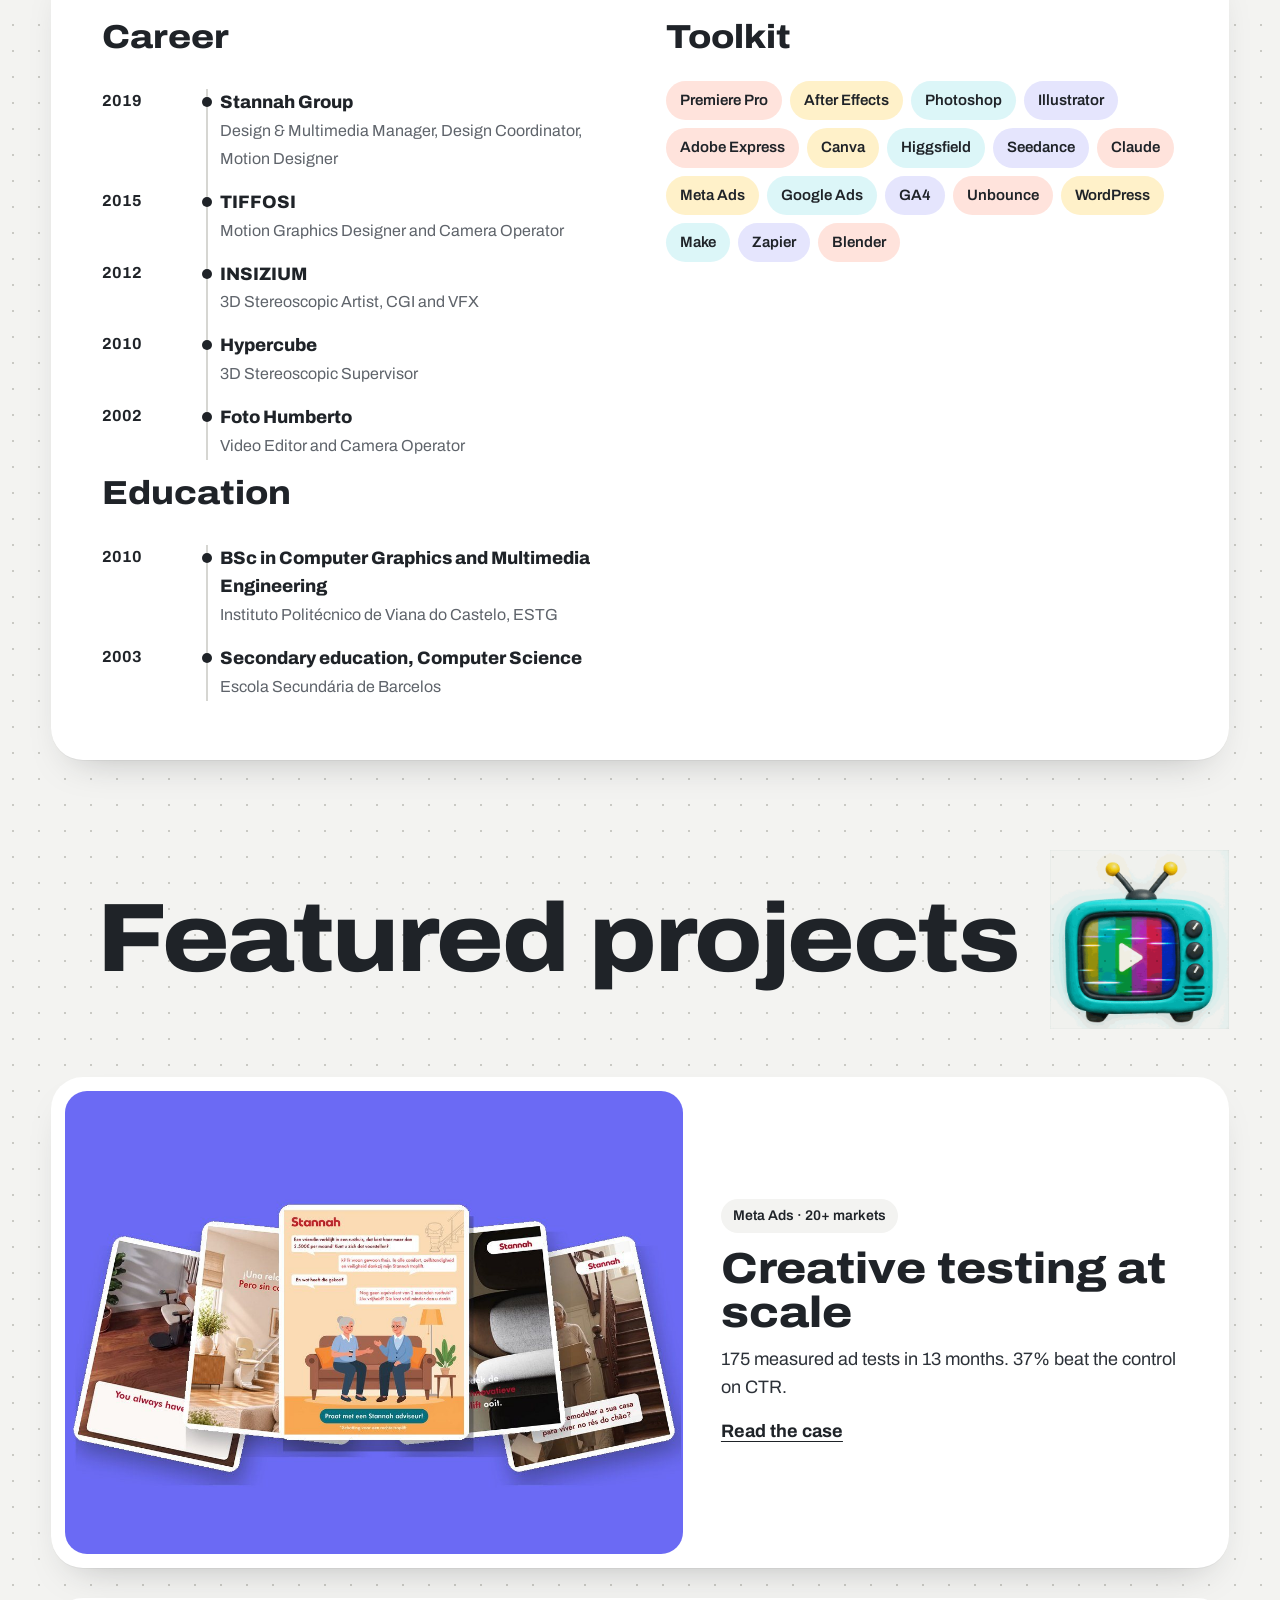
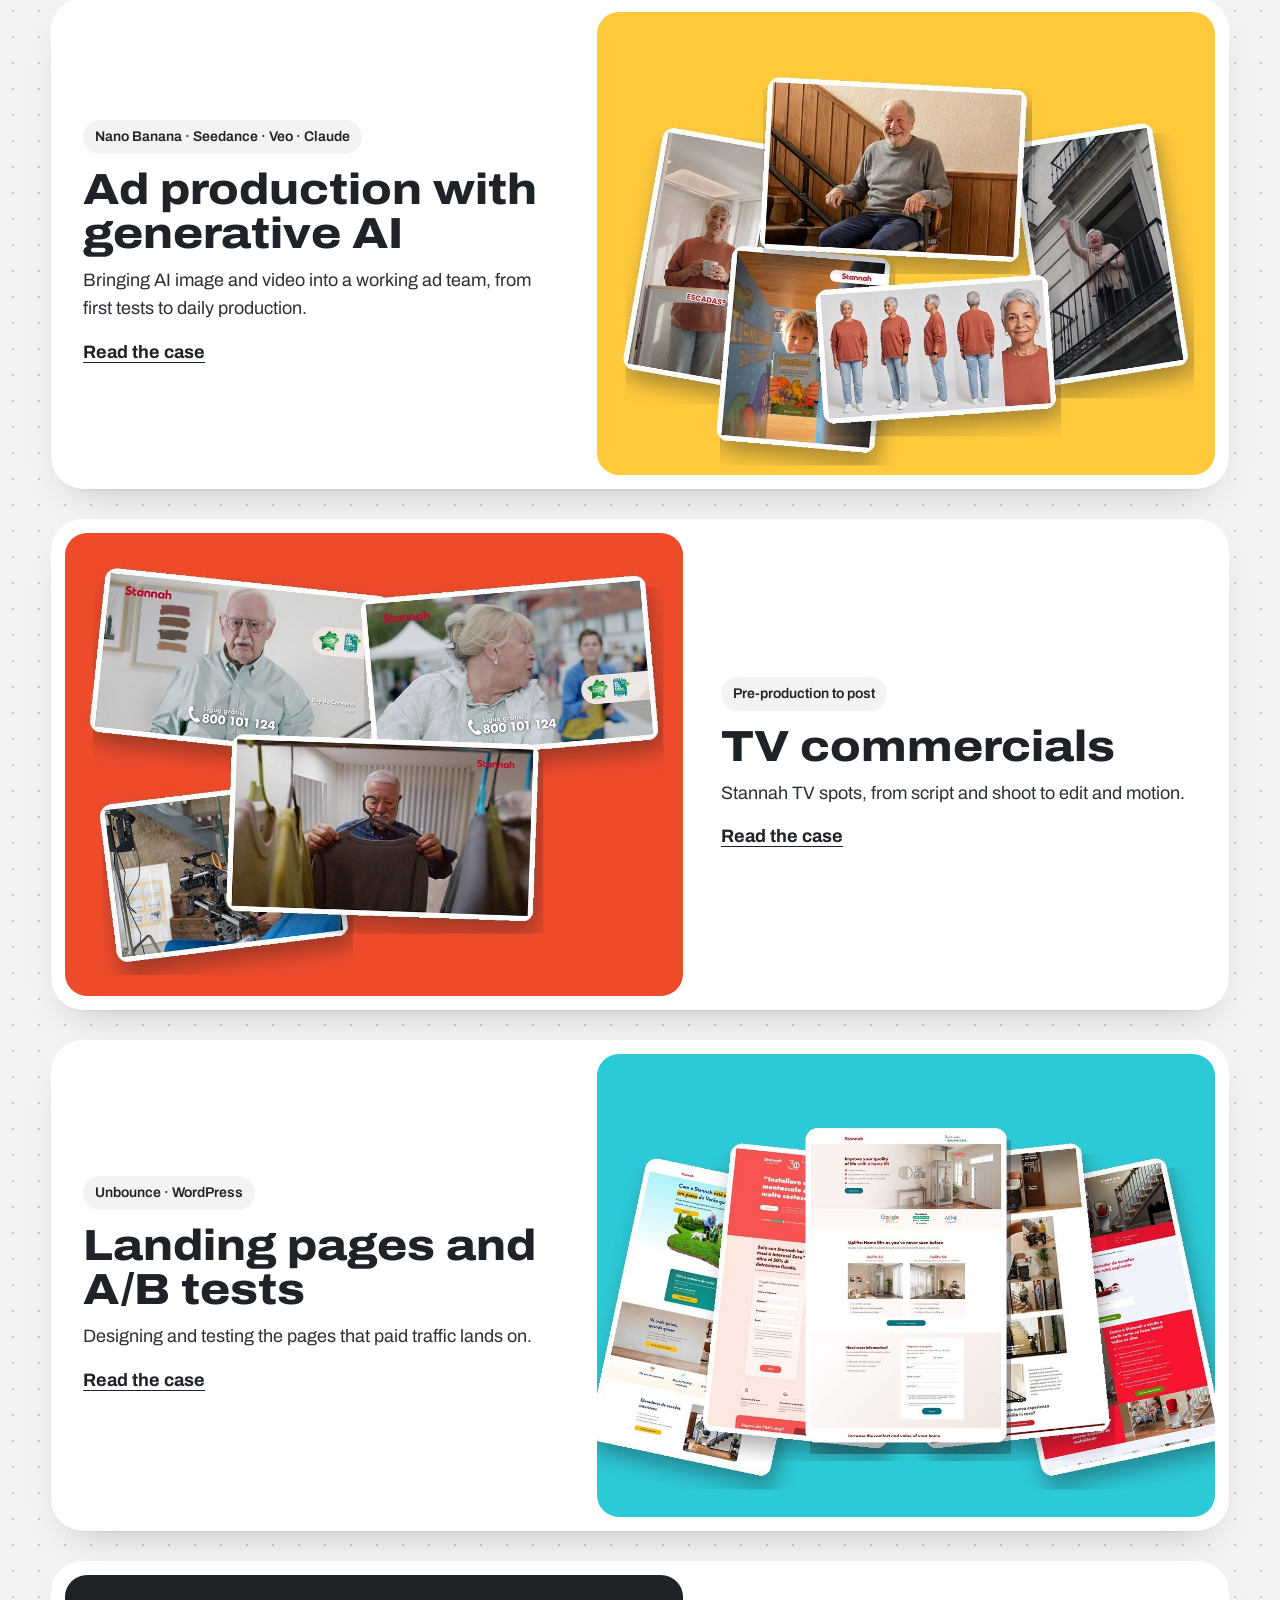
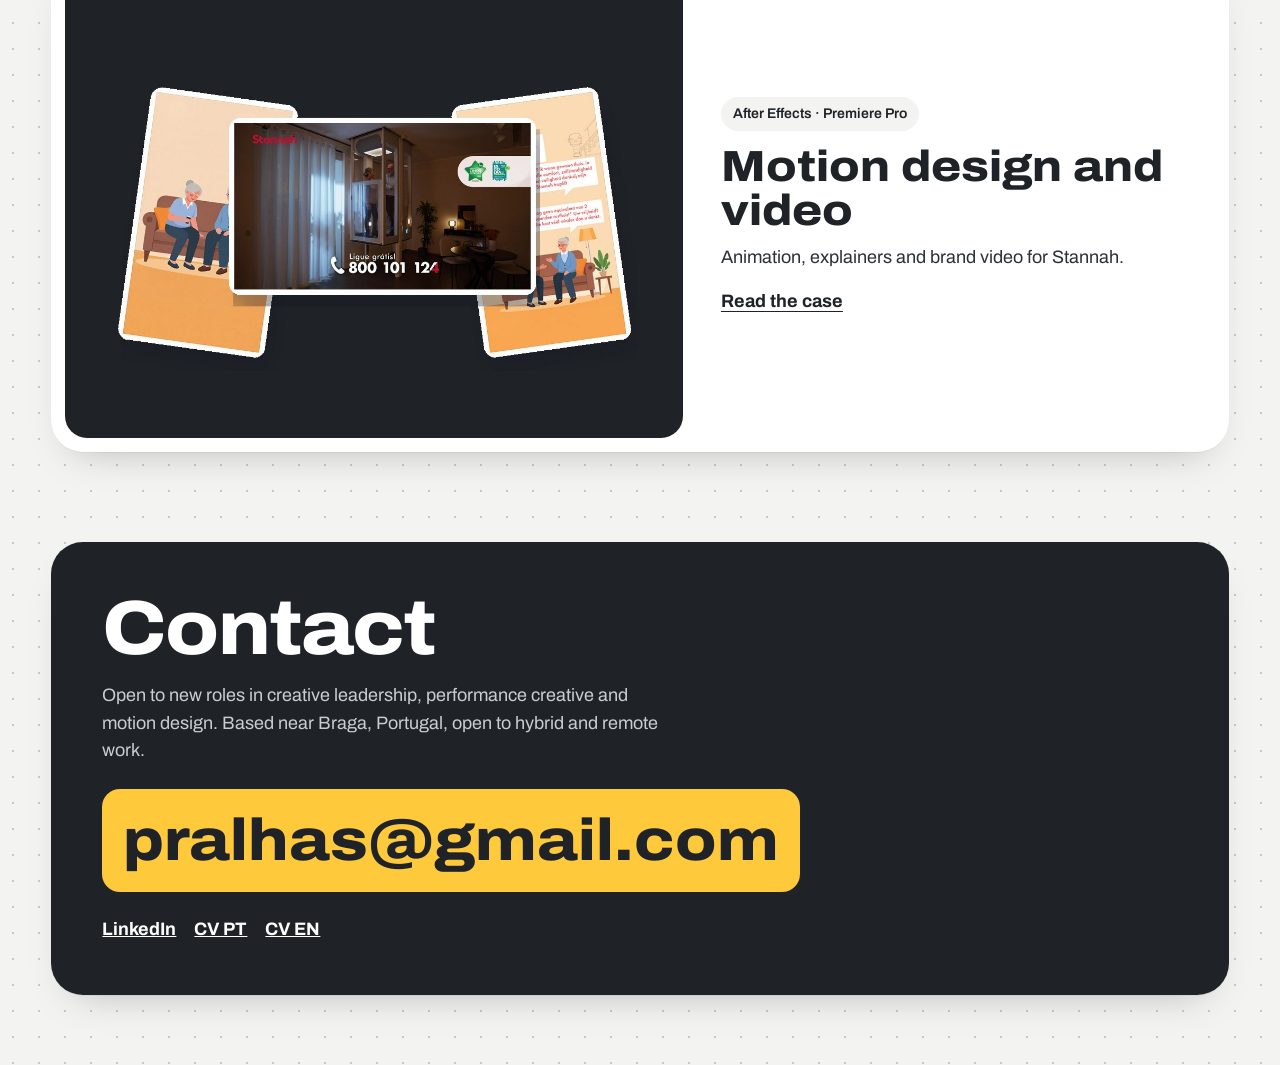
==== commit 89aa5053: "v3: test variant A covers built from real work Co-Authored-By: Claude Opus 5.5 <noreply@anthropic.co" ====
--- a/v3/index.html
+++ b/v3/index.html
@@ -11,6 +11,6 @@
 <div id="app"></div>
 <script src="../assets/content.js?v=28"></script>
 <script src="ads.js?v=28"></script><script src="ai.js?v=28"></script><script src="tv.js?v=28"></script><script src="lp.js?v=28"></script>
-<script src="v3.js?v=29"></script>
+<script src="v3.js?v=30"></script>
 </body>
 </html>
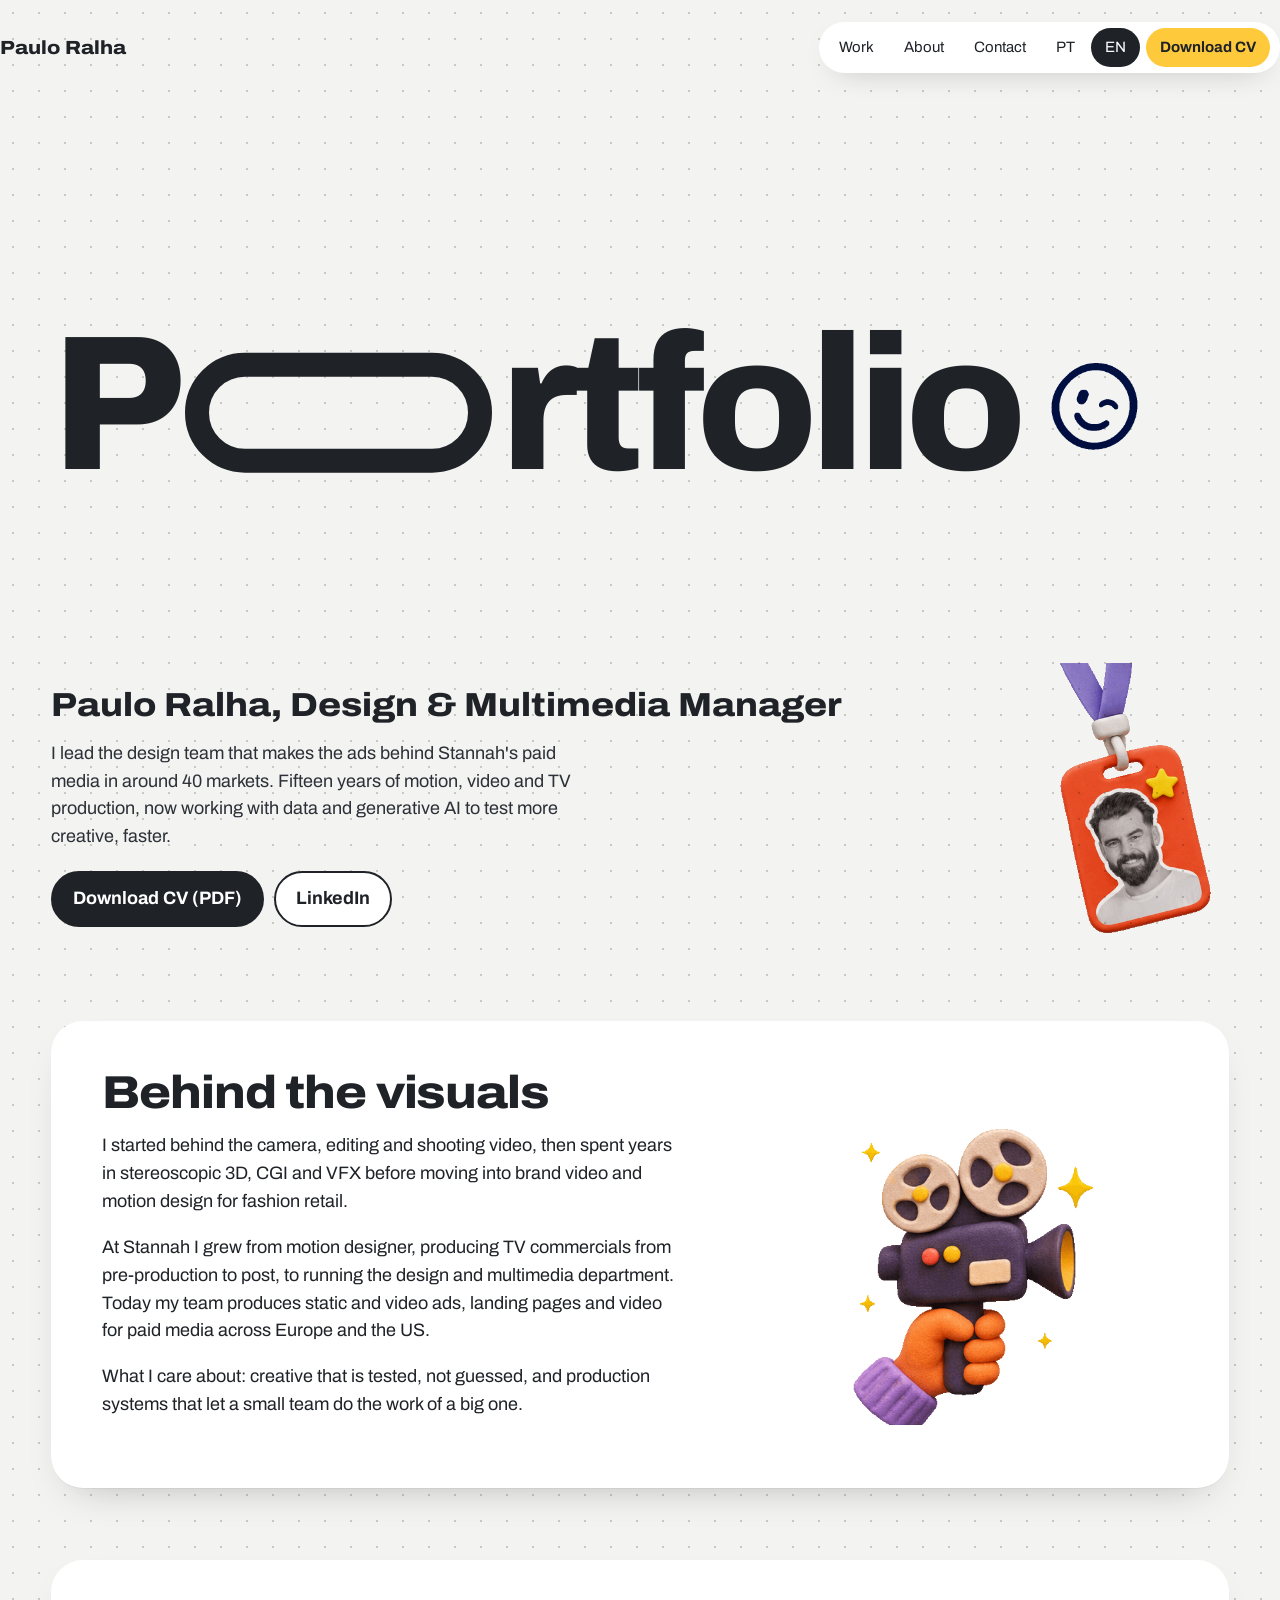
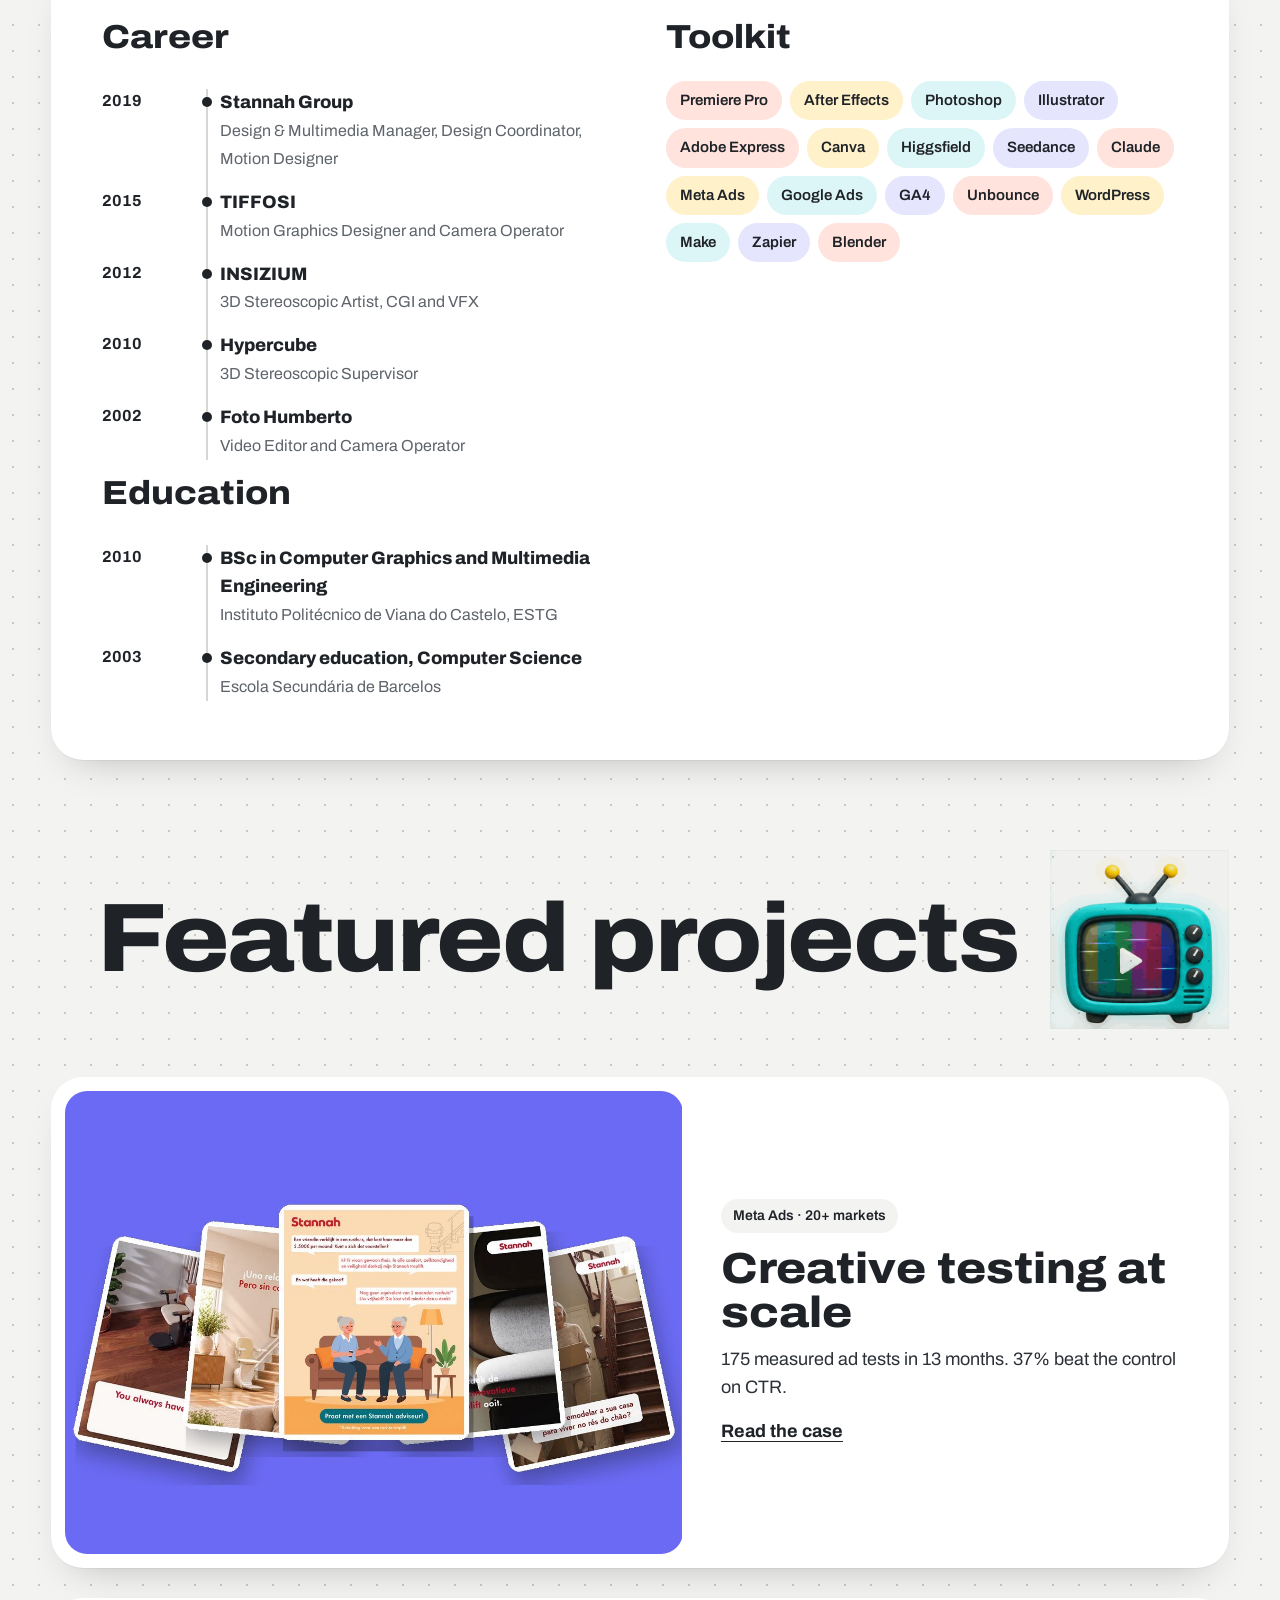
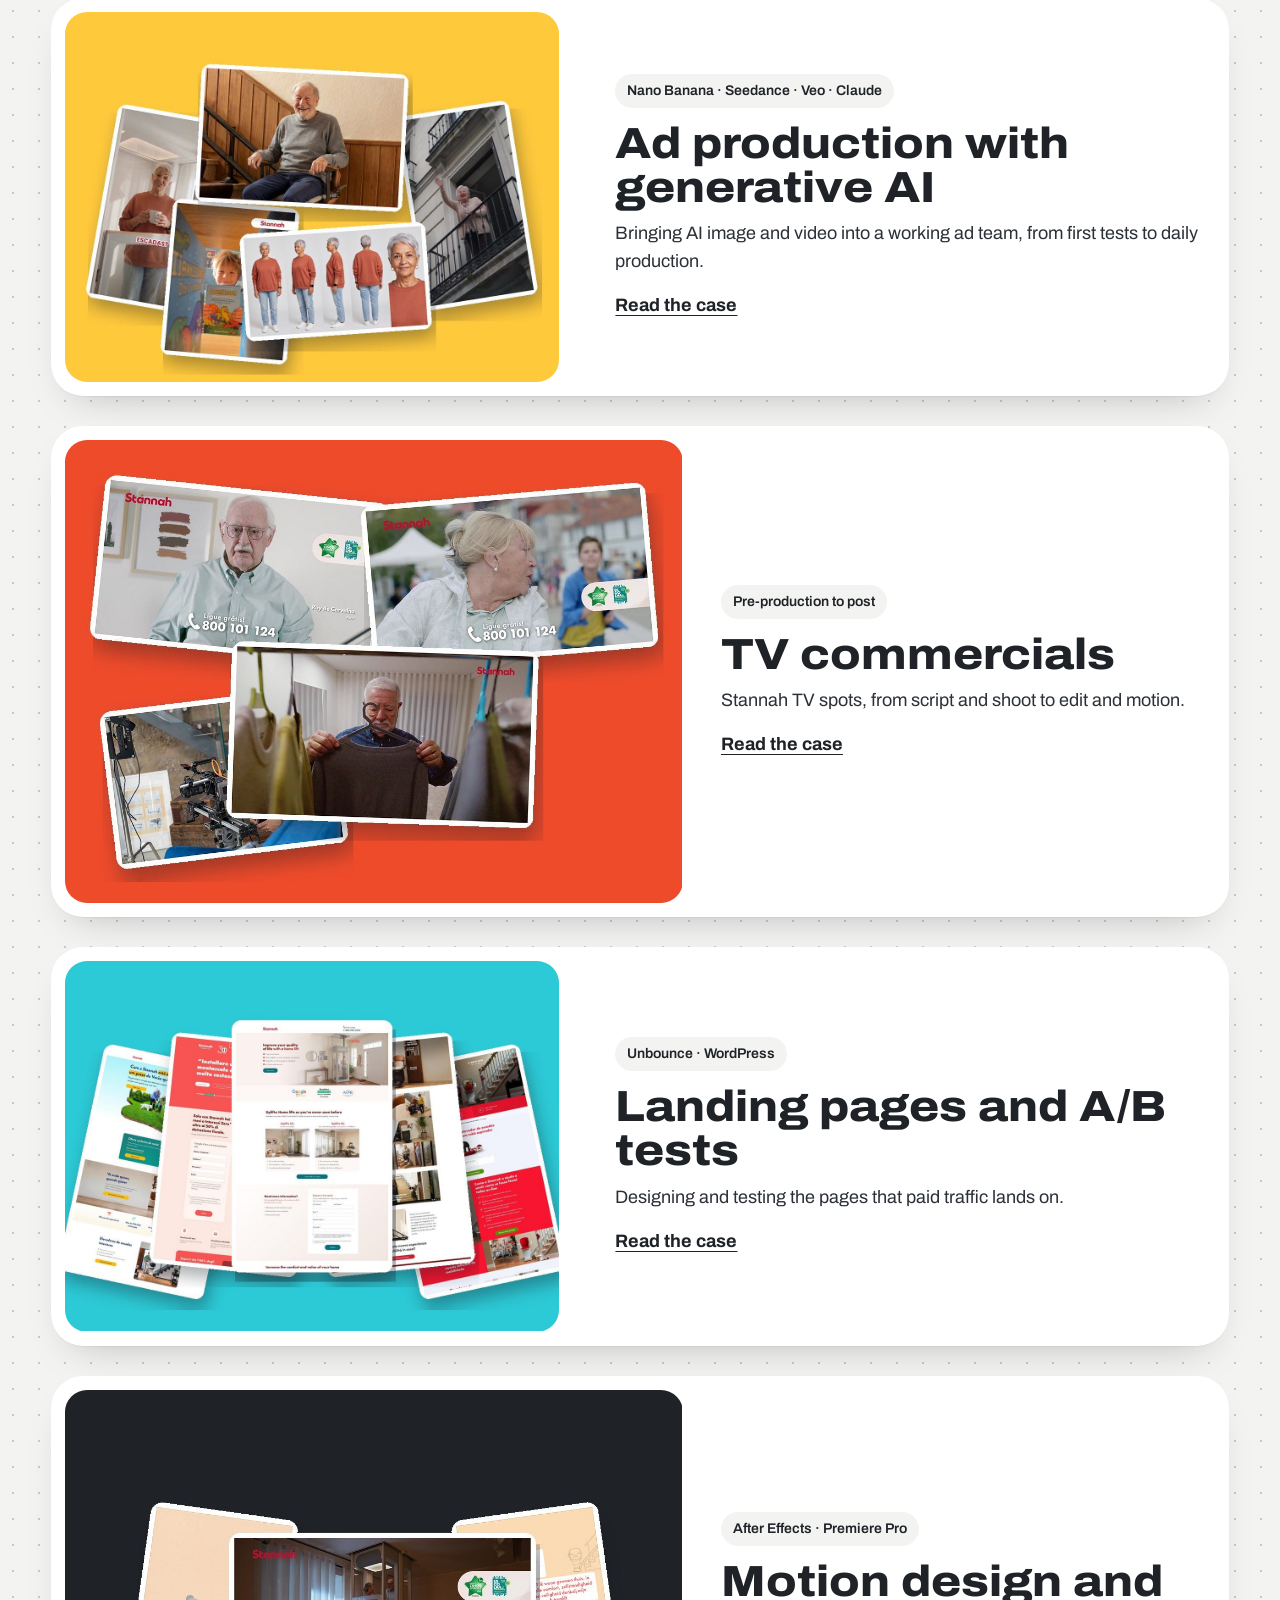
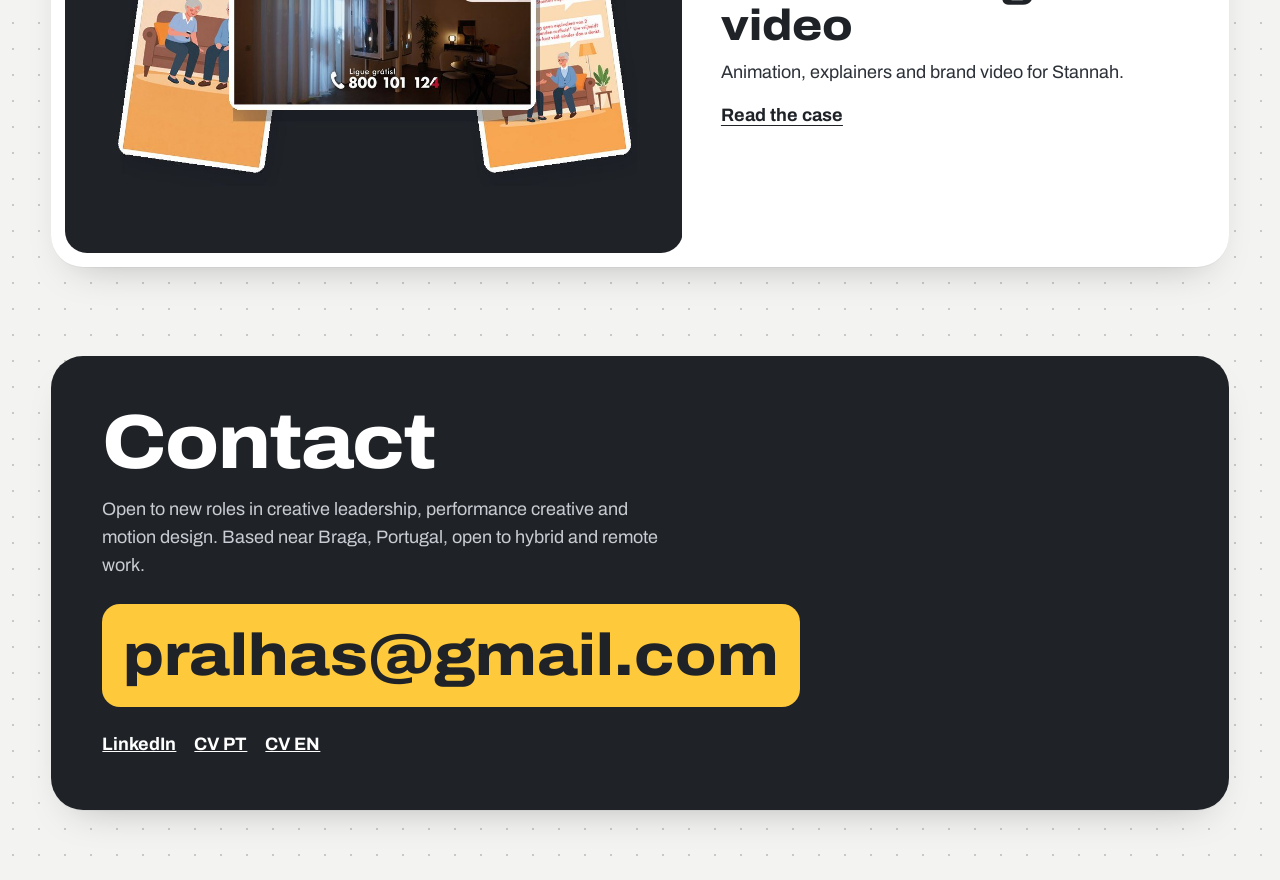
==== commit 117b89de: "v3: stop-motion animated project covers Co-Authored-By: Claude Opus 5.5 <noreply@anthropic.com> Clau" ====
--- a/v3/index.html
+++ b/v3/index.html
@@ -5,12 +5,12 @@
 <meta name="viewport" content="width=device-width, initial-scale=1">
 <title>Paulo Ralha | Design & Multimedia Manager</title>
 <meta name="description" content="Paulo Ralha: design lead for performance ads, motion design, video and generative AI.">
-<link rel="stylesheet" href="v3.css?v=29">
+<link rel="stylesheet" href="v3.css?v=31">
 </head>
 <body data-page="home">
 <div id="app"></div>
 <script src="../assets/content.js?v=28"></script>
 <script src="ads.js?v=28"></script><script src="ai.js?v=28"></script><script src="tv.js?v=28"></script><script src="lp.js?v=28"></script>
-<script src="v3.js?v=30"></script>
+<script src="v3.js?v=31"></script>
 </body>
 </html>
--- a/v3/v3.css
+++ b/v3/v3.css
@@ -98,7 +98,7 @@
 .project { display: grid; grid-template-columns: 1.25fr 1fr; gap: clamp(18px, 3vw, 40px); padding: 14px; text-decoration: none; align-items: center; transition: transform .2s ease; }
 .project:hover { transform: rotate(-.4deg) translateY(-3px); }
 @media (prefers-reduced-motion: reduce) { .project { transition: none; } .project:hover { transform: none; } }
-.project img { border-radius: 22px; width: 100%; aspect-ratio: 4/3; object-fit: cover; }
+.project img, .project video.cover { border-radius: 22px; width: 100%; aspect-ratio: 4/3; object-fit: cover; display: block; background: var(--paper); }
 .project .txt { padding: 10px 18px 10px 0; }
 .project h3 { font-size: clamp(28px, 3.4vw, 46px); margin: 0 0 10px; font-weight: 800; font-stretch: 112%; line-height: 1.02; }
 .project .tag { display: inline-block; padding: 6px 12px; border-radius: 999px; background: var(--paper); font-weight: 600; font-size: 14px; margin-bottom: 14px; }
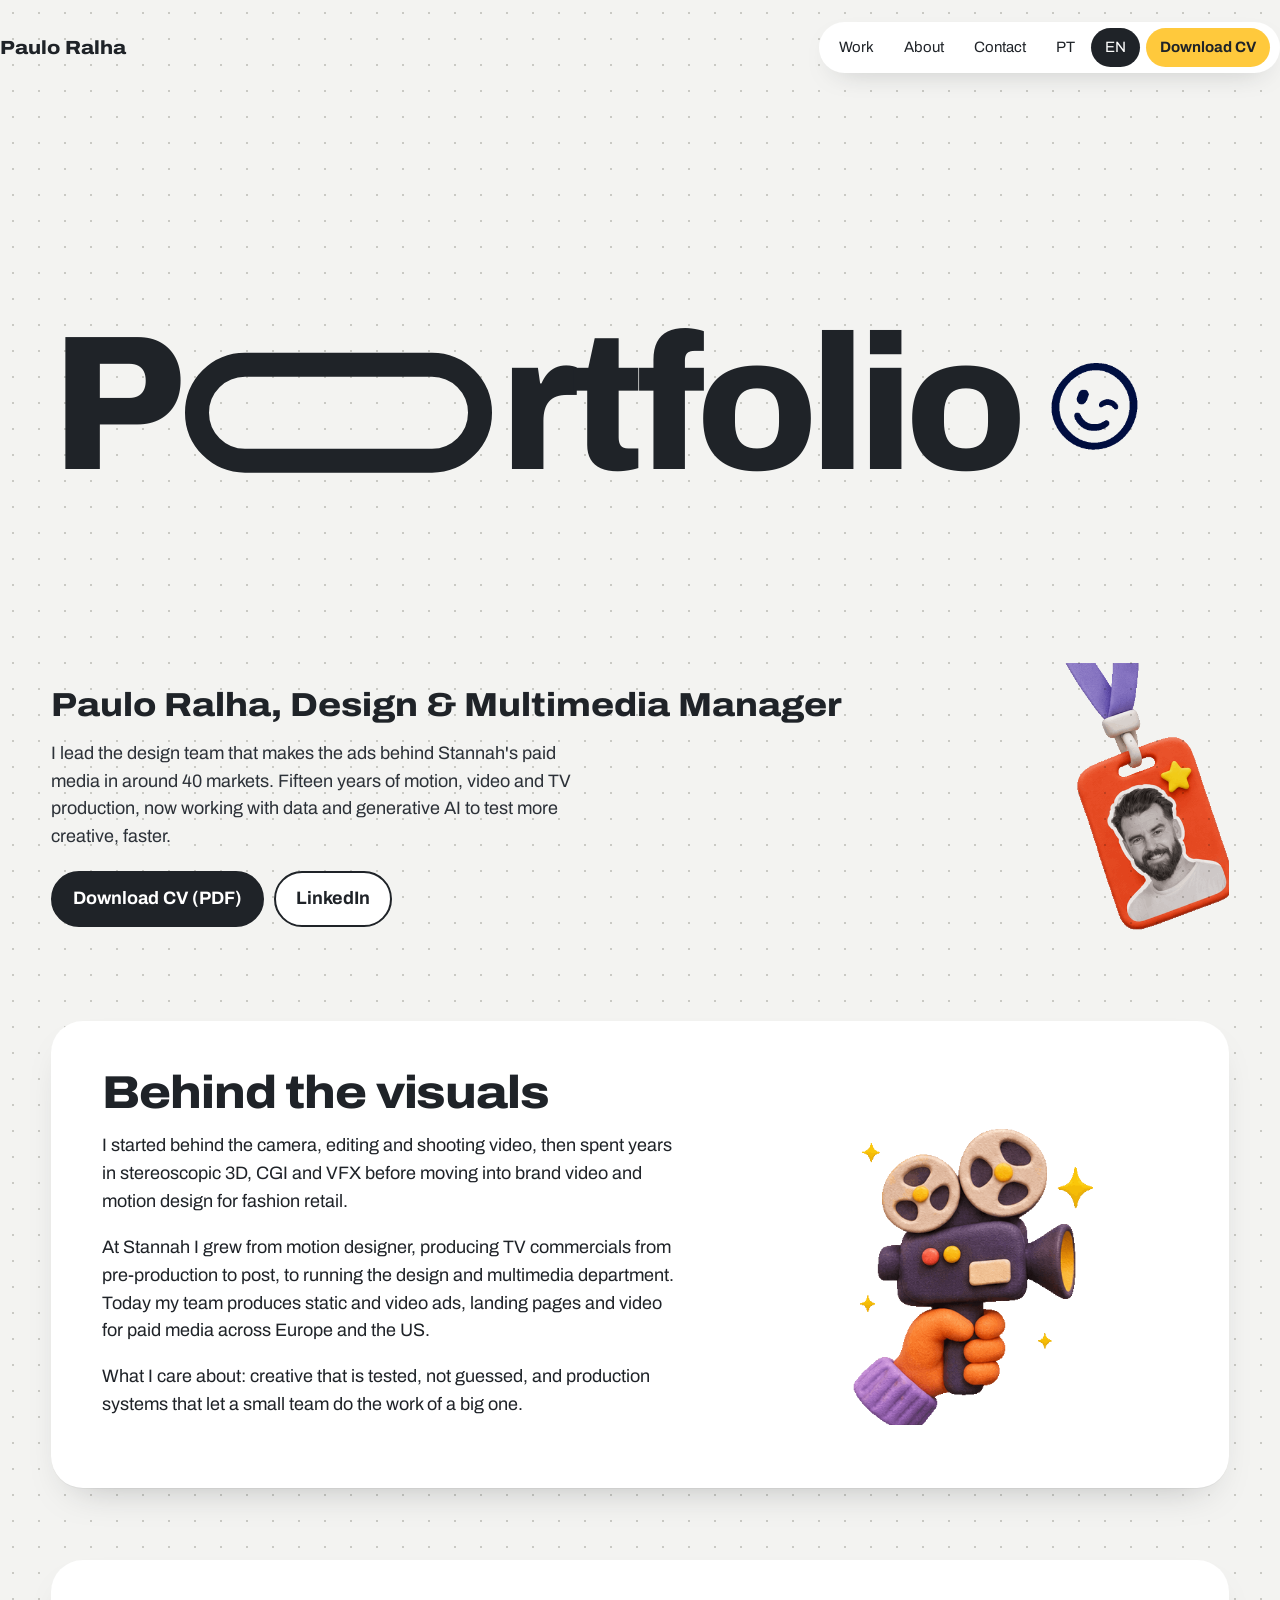
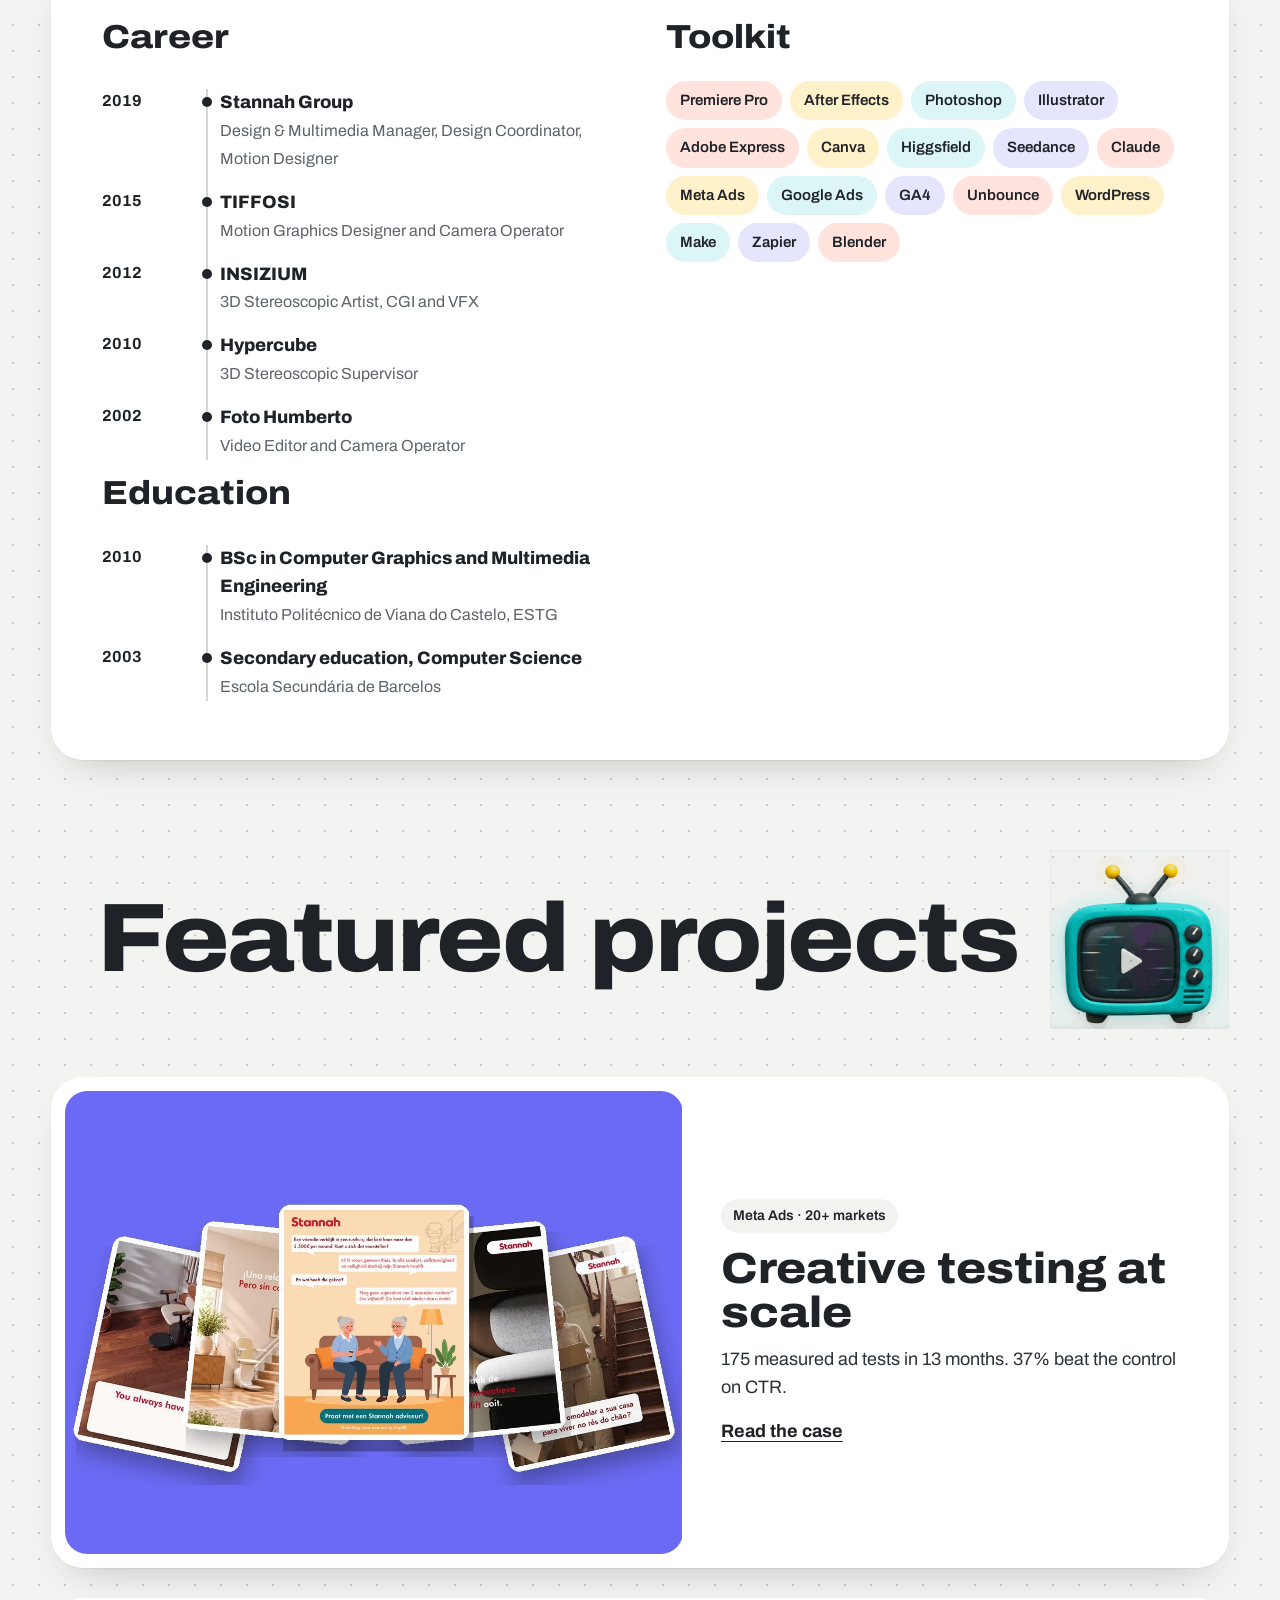
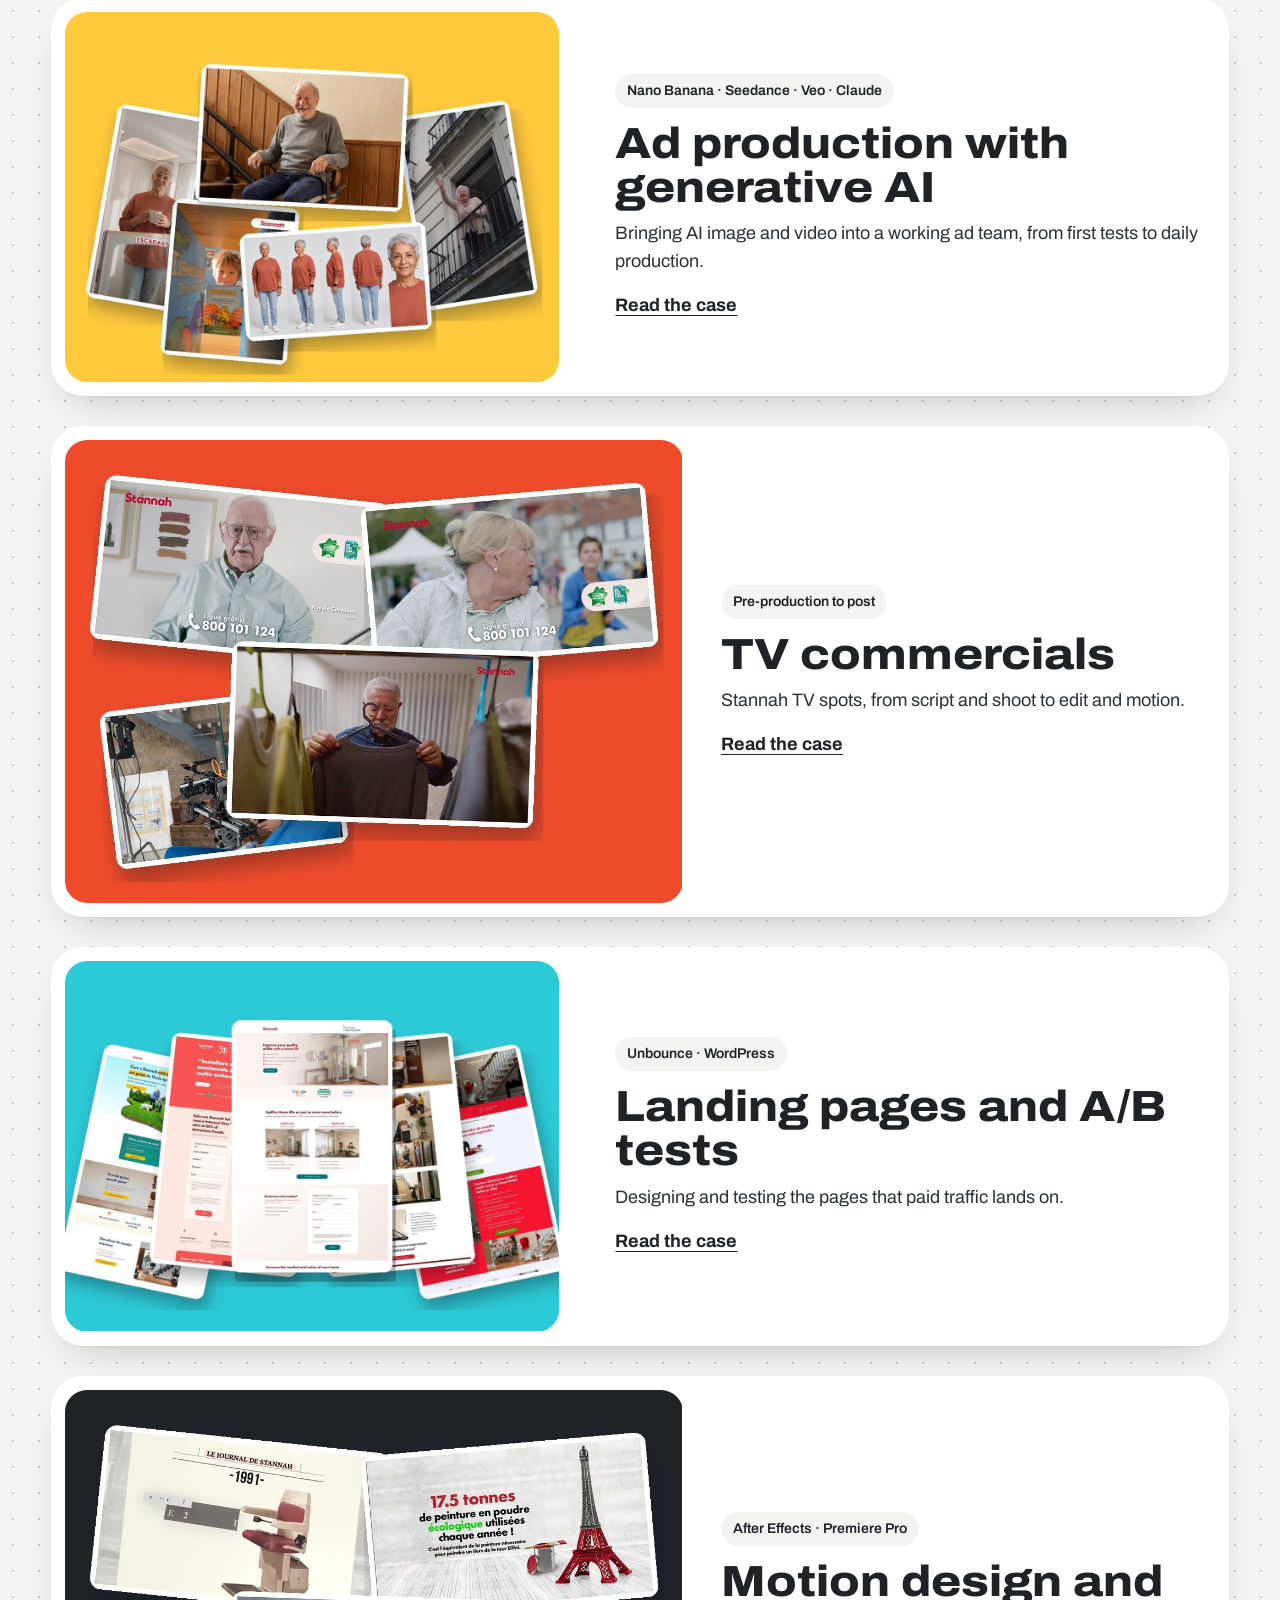
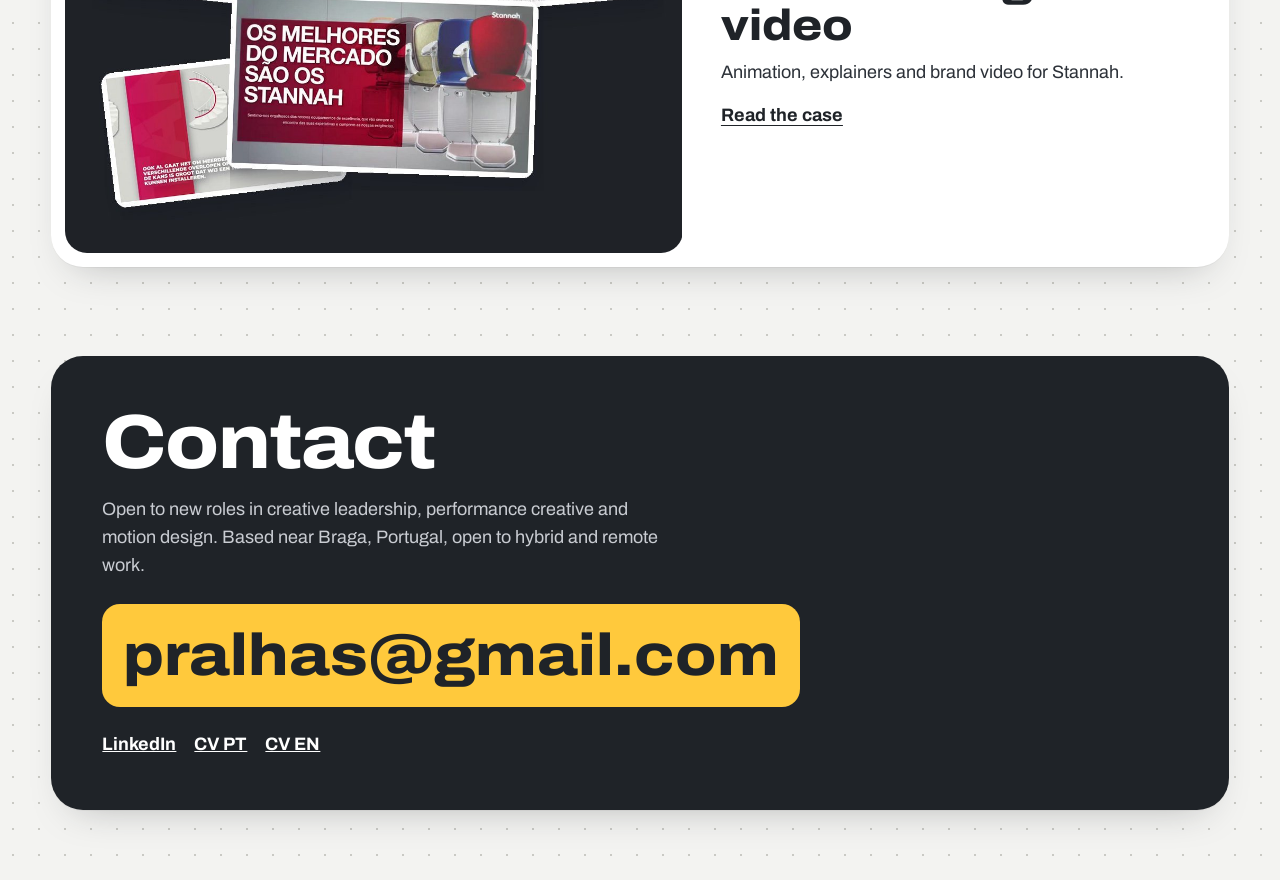
==== commit 837d9a1f: "v3: Motion case with 13 explainer and brand films, new Motion cover Co-Authored-By: Claude Opus 5.5 " ====
--- a/v3/index.html
+++ b/v3/index.html
@@ -5,12 +5,12 @@
 <meta name="viewport" content="width=device-width, initial-scale=1">
 <title>Paulo Ralha | Design & Multimedia Manager</title>
 <meta name="description" content="Paulo Ralha: design lead for performance ads, motion design, video and generative AI.">
-<link rel="stylesheet" href="v3.css?v=31">
+<link rel="stylesheet" href="v3.css?v=32">
 </head>
 <body data-page="home">
 <div id="app"></div>
 <script src="../assets/content.js?v=28"></script>
 <script src="ads.js?v=28"></script><script src="ai.js?v=28"></script><script src="tv.js?v=28"></script><script src="lp.js?v=28"></script>
-<script src="v3.js?v=31"></script>
+<script src="v3.js?v=33"></script>
 </body>
 </html>
--- a/v3/v3.css
+++ b/v3/v3.css
@@ -451,3 +451,26 @@
   .nav-lang { display: flex; gap: 6px; padding: 8px 8px 4px; border-top: 1px solid var(--paper); margin-top: 4px; }
 }
 @media (prefers-reduced-motion: reduce) { .nav-burger span { transition: none; } }
+
+/* Motion case */
+.mo-feature { display: grid; grid-template-columns: minmax(260px, .8fr) 1.5fr; gap: clamp(20px, 3vw, 40px); padding: clamp(22px, 3vw, 40px); align-items: center; margin-bottom: clamp(32px, 5vw, 56px); }
+.mo-intro .tag { display: inline-block; padding: 6px 13px; border-radius: 999px; background: #E6E6FD; font-weight: 700; font-size: 14px; }
+.mo-intro h2 { font-size: clamp(30px, 3.6vw, 52px); margin: 14px 0; }
+.mo-intro p { margin: 0; }
+.mo-player { margin: 0; }
+.mo-player video { width: 100%; display: block; border-radius: 16px; background: #000; }
+.mo-player figcaption { margin-top: 10px; font-size: 15px; }
+.mo-player figcaption span { opacity: .65; margin-left: 6px; }
+.mo-group { margin-bottom: clamp(28px, 4vw, 44px); }
+.mo-group h3 { font-size: 22px; margin: 0 0 14px; }
+.mo-grid { display: grid; grid-template-columns: repeat(auto-fill, minmax(240px, 1fr)); gap: 16px; }
+.mo-tile { display: flex; flex-direction: column; padding: 0; border: 2px solid transparent; background: var(--card); border-radius: 20px; overflow: hidden; text-align: left; font: inherit; color: inherit; cursor: pointer; box-shadow: 0 10px 30px -20px rgba(31,35,40,.45); }
+.mo-tile[aria-pressed="true"] { border-color: var(--ink); }
+.mo-tile:focus-visible { outline: 3px solid var(--yellow); outline-offset: 2px; }
+.mo-img { position: relative; display: block; aspect-ratio: 16 / 9; background: var(--paper); }
+.mo-img img { width: 100%; height: 100%; object-fit: cover; display: block; }
+.mo-play { position: absolute; left: 12px; bottom: 12px; width: 38px; height: 38px; border-radius: 50%; background: var(--yellow); }
+.mo-play::after { content: ""; position: absolute; left: 15px; top: 11px; border-style: solid; border-width: 8px 0 8px 12px; border-color: transparent transparent transparent var(--ink); }
+.mo-txt { display: flex; flex-direction: column; gap: 2px; padding: 12px 14px 14px; }
+.mo-txt span { font-size: 14px; opacity: .7; }
+@media (max-width: 900px) { .mo-feature { grid-template-columns: 1fr; } }
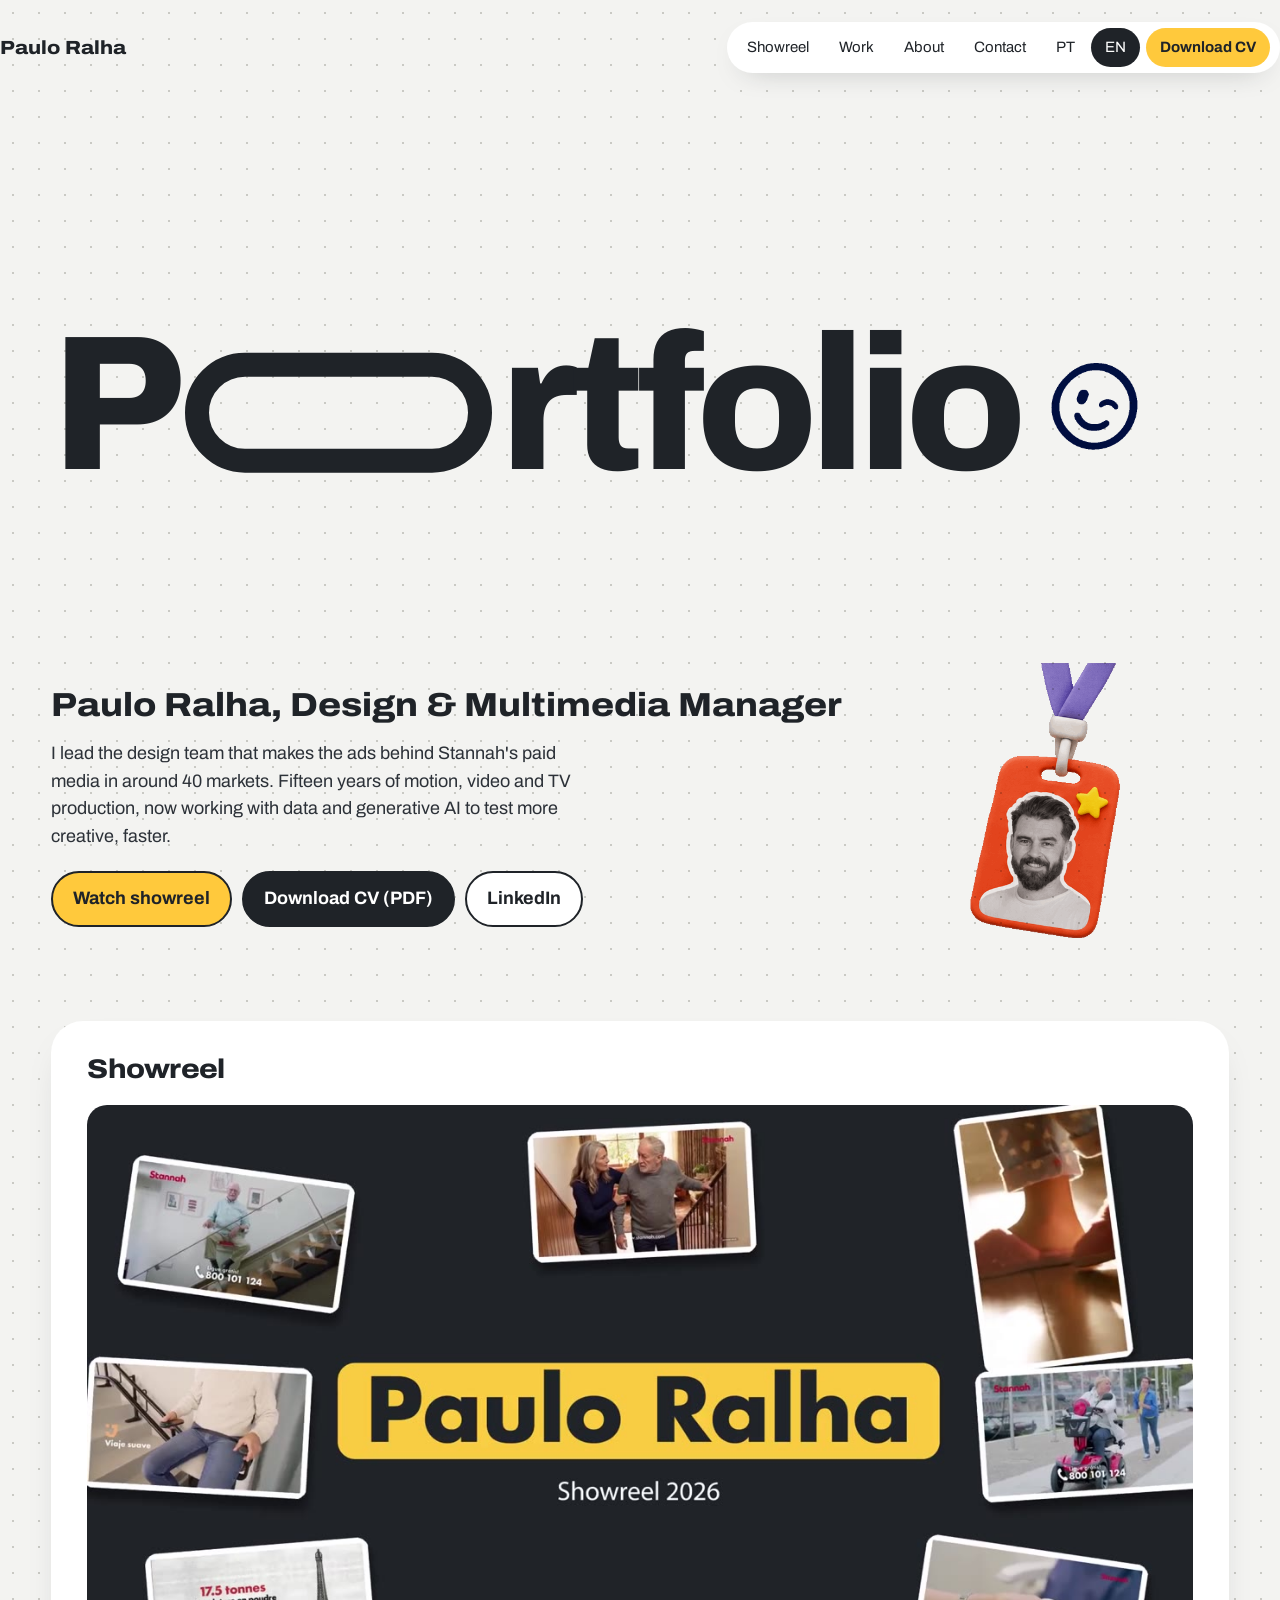
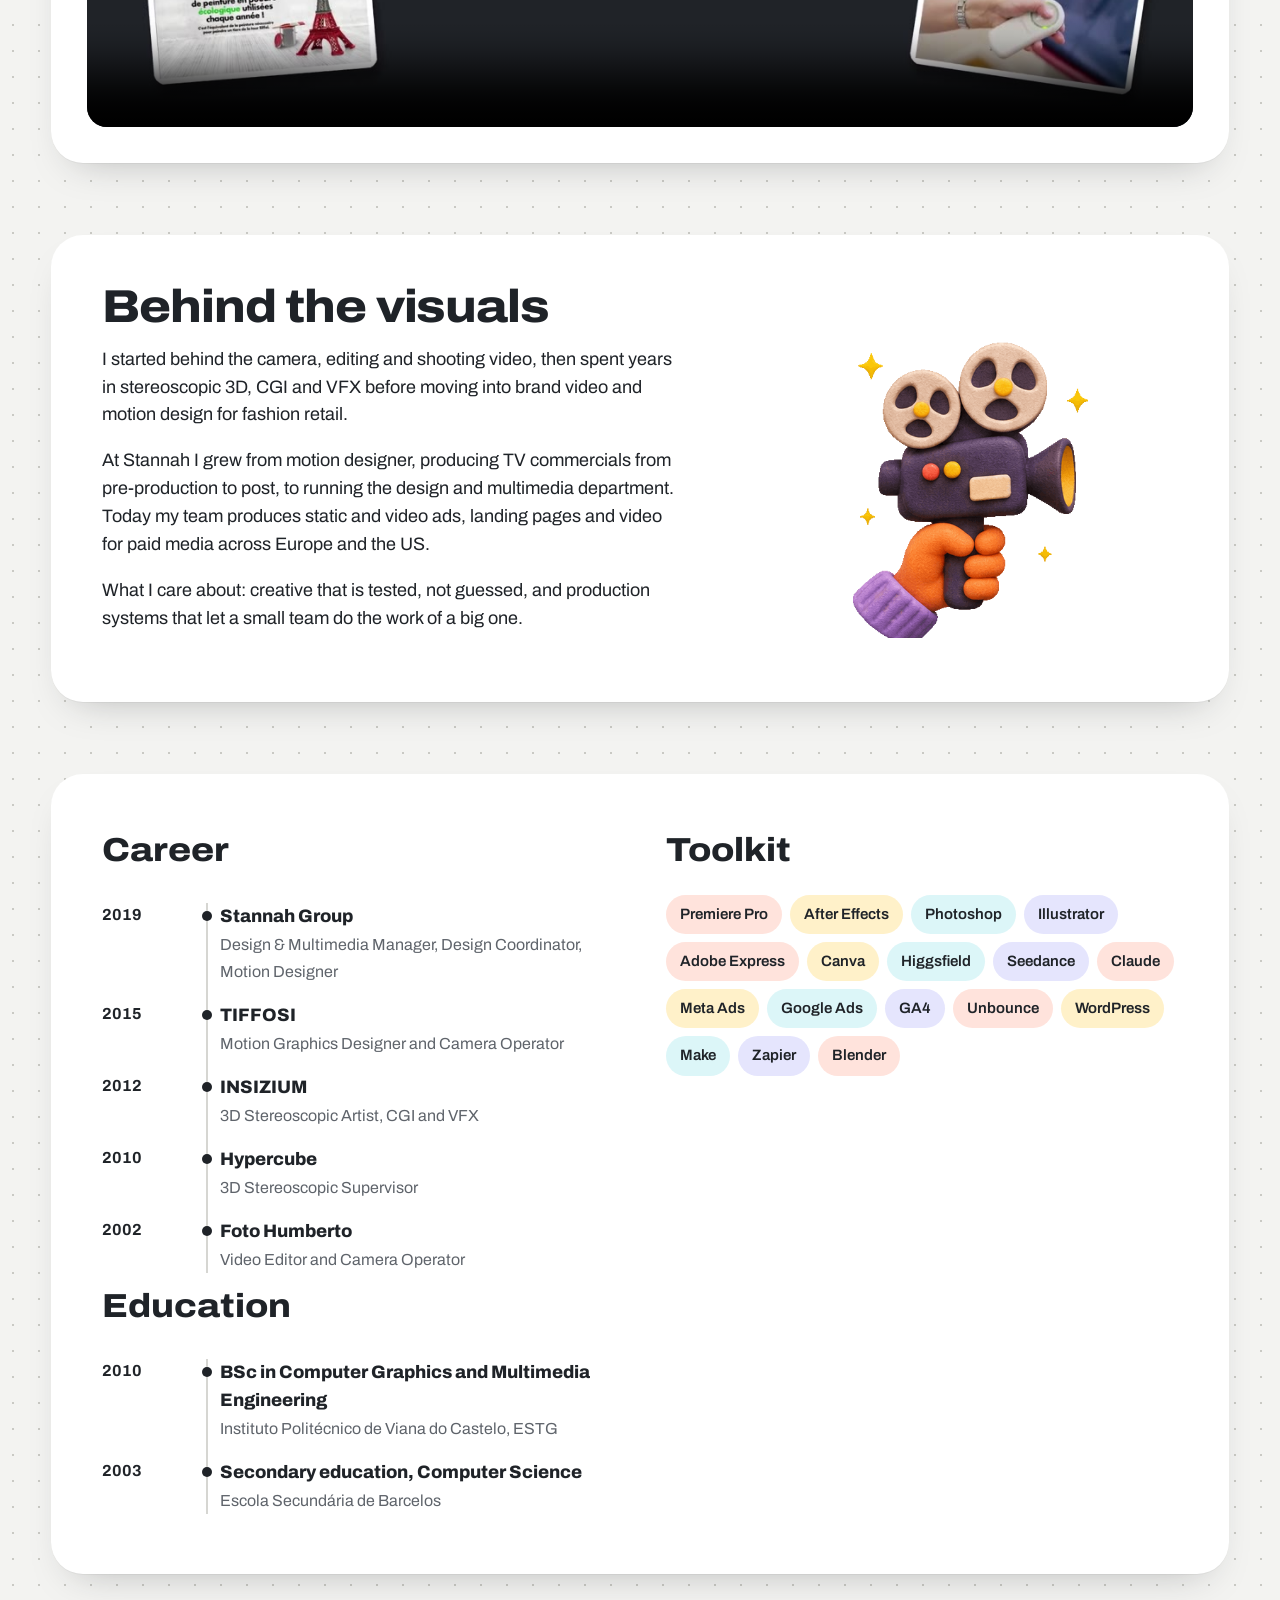
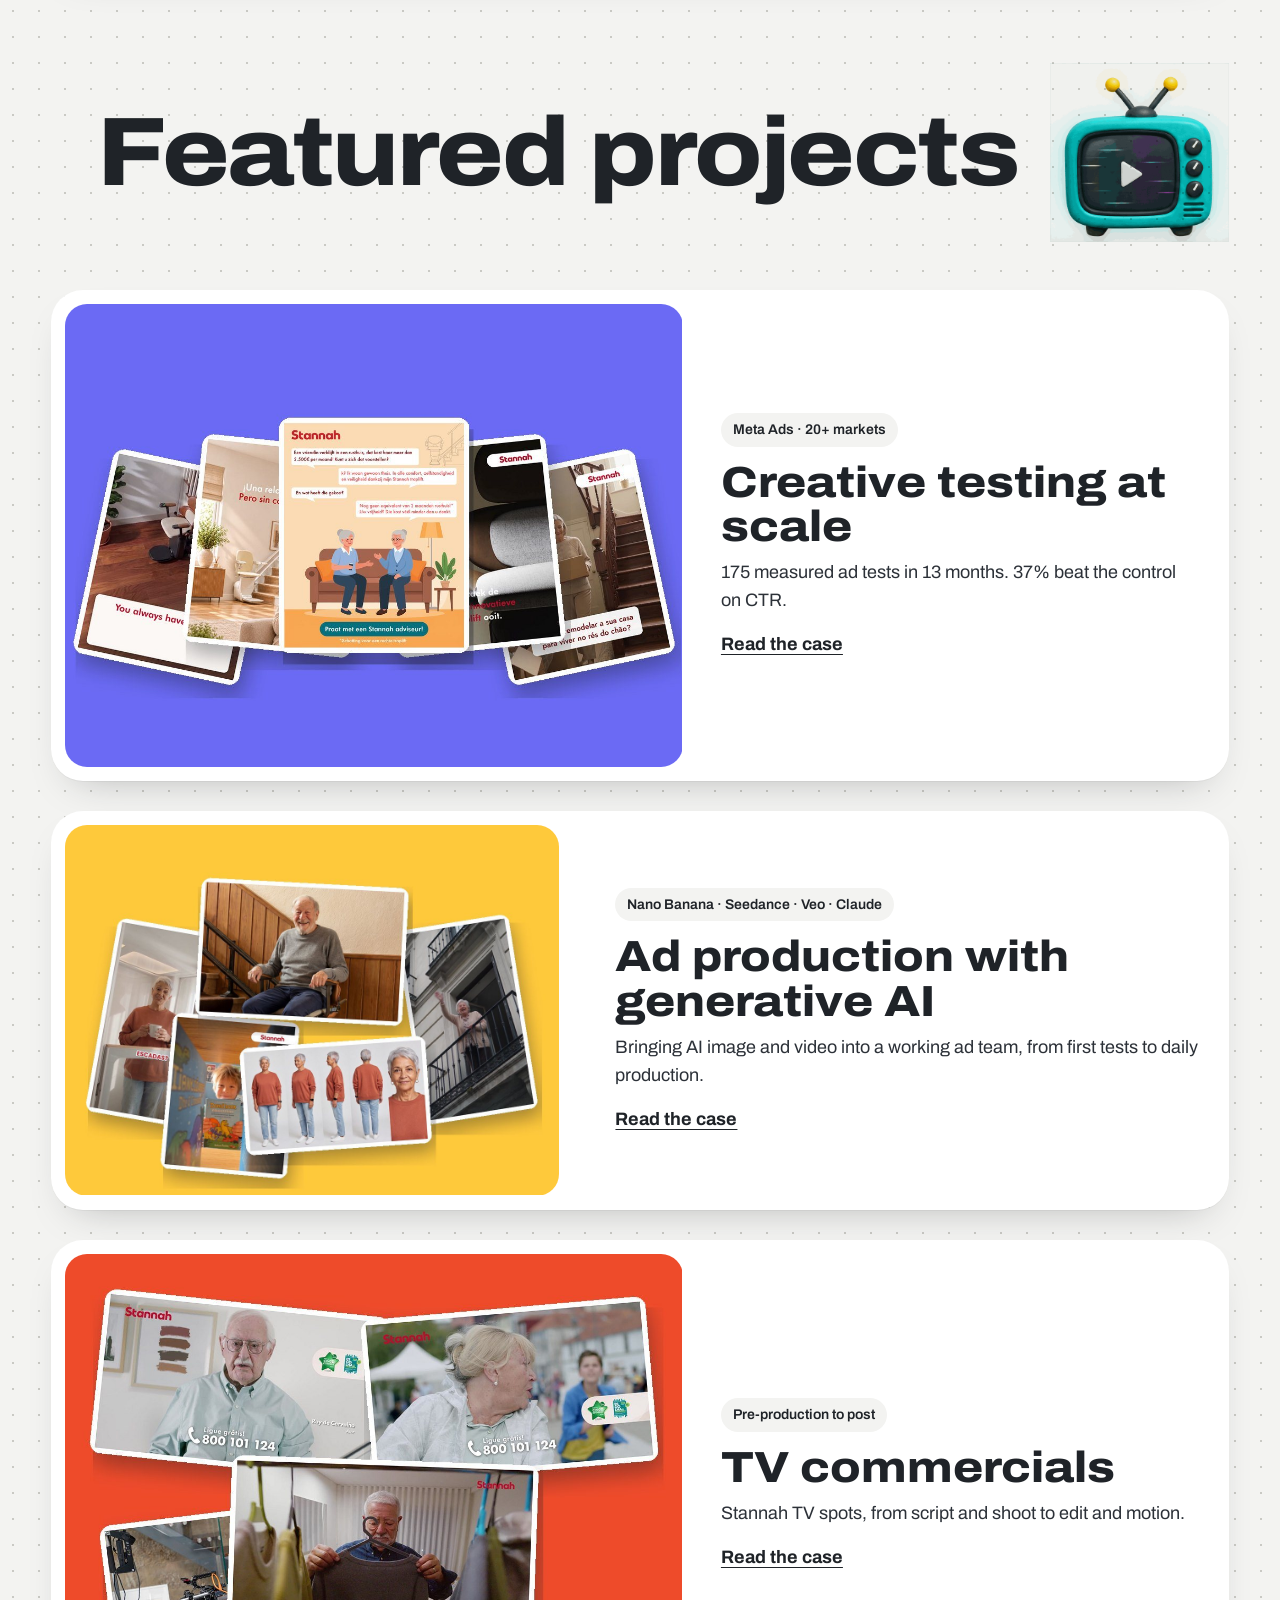
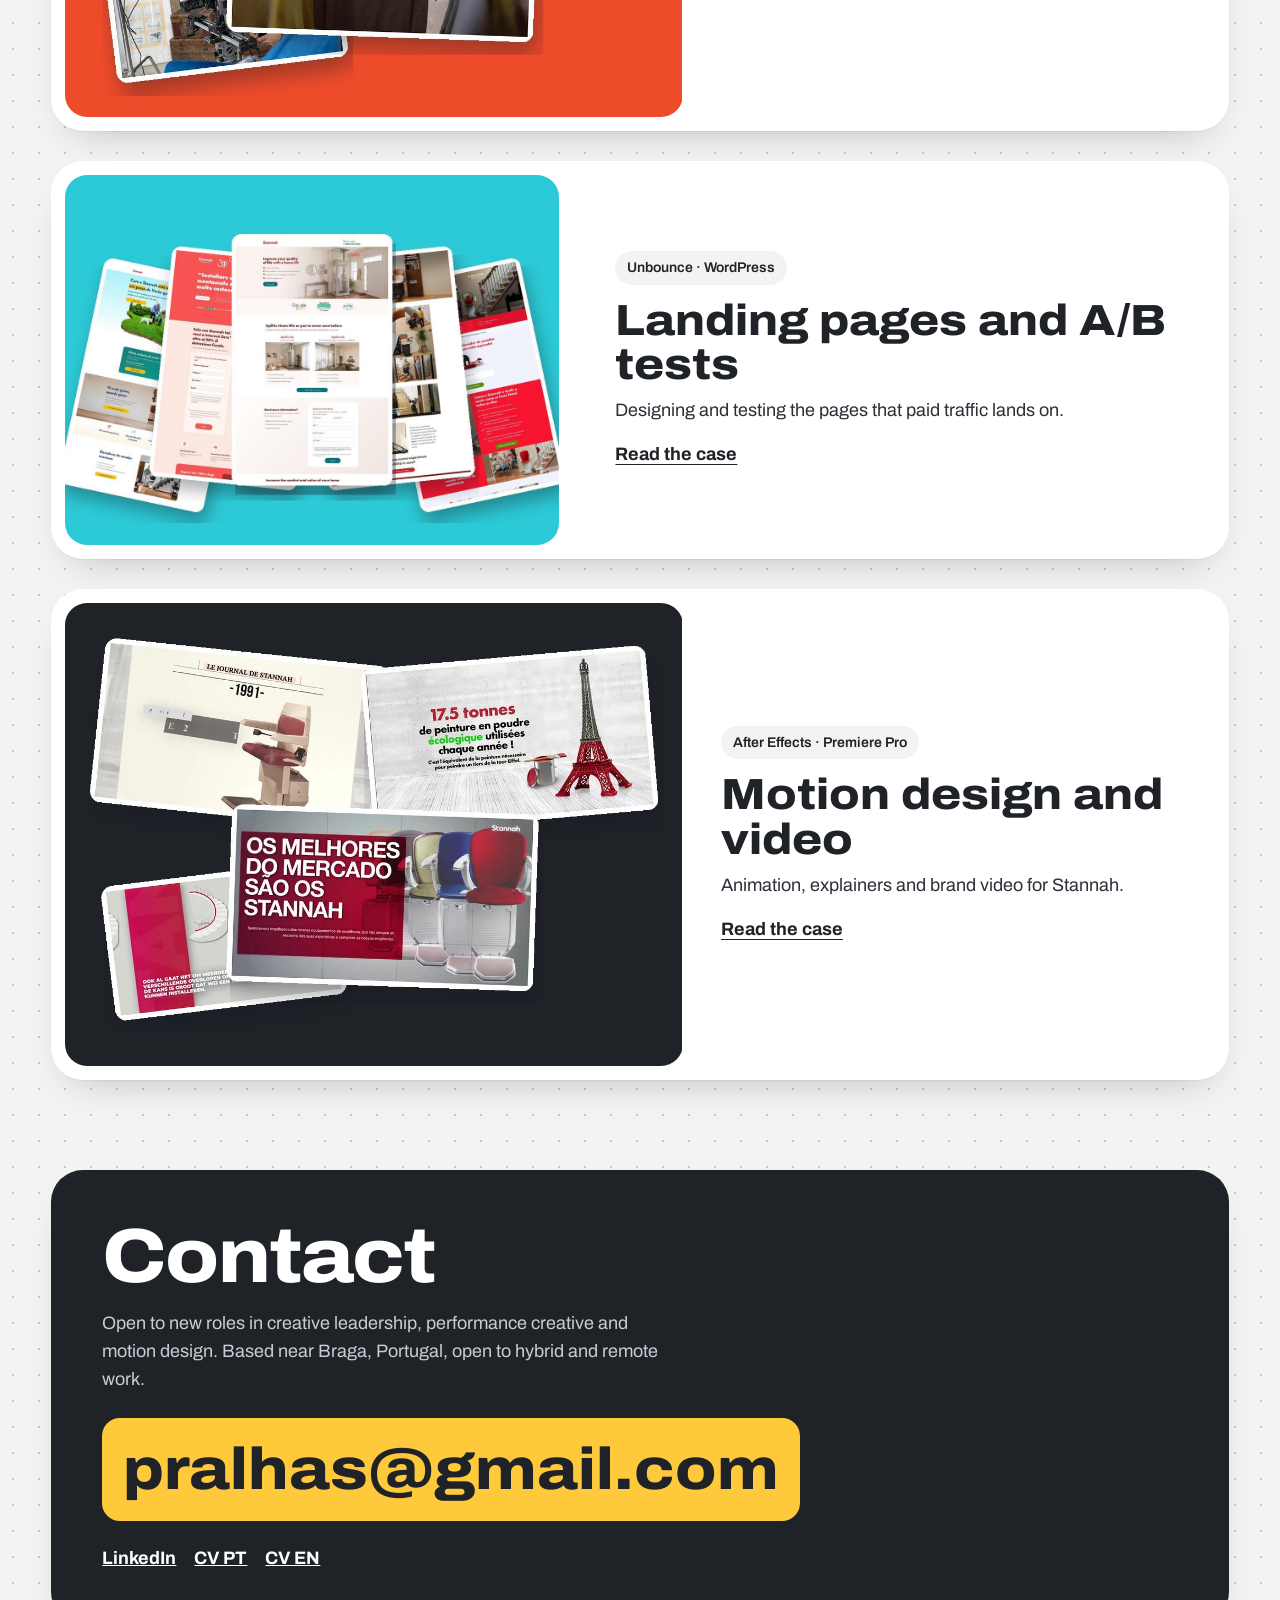
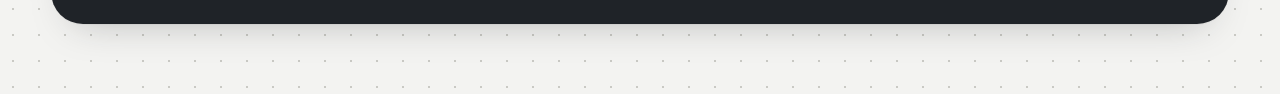
==== commit 216e2e4e: "Add 2026 showreel to v3 home Co-Authored-By: Claude Opus 5.5 <noreply@anthropic.com> Claude-Session:" ====
--- a/v3/index.html
+++ b/v3/index.html
@@ -5,12 +5,12 @@
 <meta name="viewport" content="width=device-width, initial-scale=1">
 <title>Paulo Ralha | Design & Multimedia Manager</title>
 <meta name="description" content="Paulo Ralha: design lead for performance ads, motion design, video and generative AI.">
-<link rel="stylesheet" href="v3.css?v=32">
+<link rel="stylesheet" href="v3.css?v=33">
 </head>
 <body data-page="home">
 <div id="app"></div>
 <script src="../assets/content.js?v=28"></script>
 <script src="ads.js?v=28"></script><script src="ai.js?v=28"></script><script src="tv.js?v=28"></script><script src="lp.js?v=28"></script>
-<script src="v3.js?v=33"></script>
+<script src="v3.js?v=34"></script>
 </body>
 </html>
--- a/v3/v3.css
+++ b/v3/v3.css
@@ -474,3 +474,10 @@
 .mo-txt { display: flex; flex-direction: column; gap: 2px; padding: 12px 14px 14px; }
 .mo-txt span { font-size: 14px; opacity: .7; }
 @media (max-width: 900px) { .mo-feature { grid-template-columns: 1fr; } }
+
+/* Showreel */
+.reel { padding: clamp(18px, 3vw, 36px); margin-bottom: clamp(40px, 6vw, 72px); scroll-margin-top: 90px; }
+.reel h2 { margin: 0 0 clamp(14px, 2vw, 22px); }
+.reel-frame { border-radius: 20px; overflow: hidden; background: #000; aspect-ratio: 16 / 9; }
+.reel-frame video { display: block; width: 100%; height: 100%; object-fit: cover; }
+.btn-reel { background: var(--yellow); color: var(--ink); }
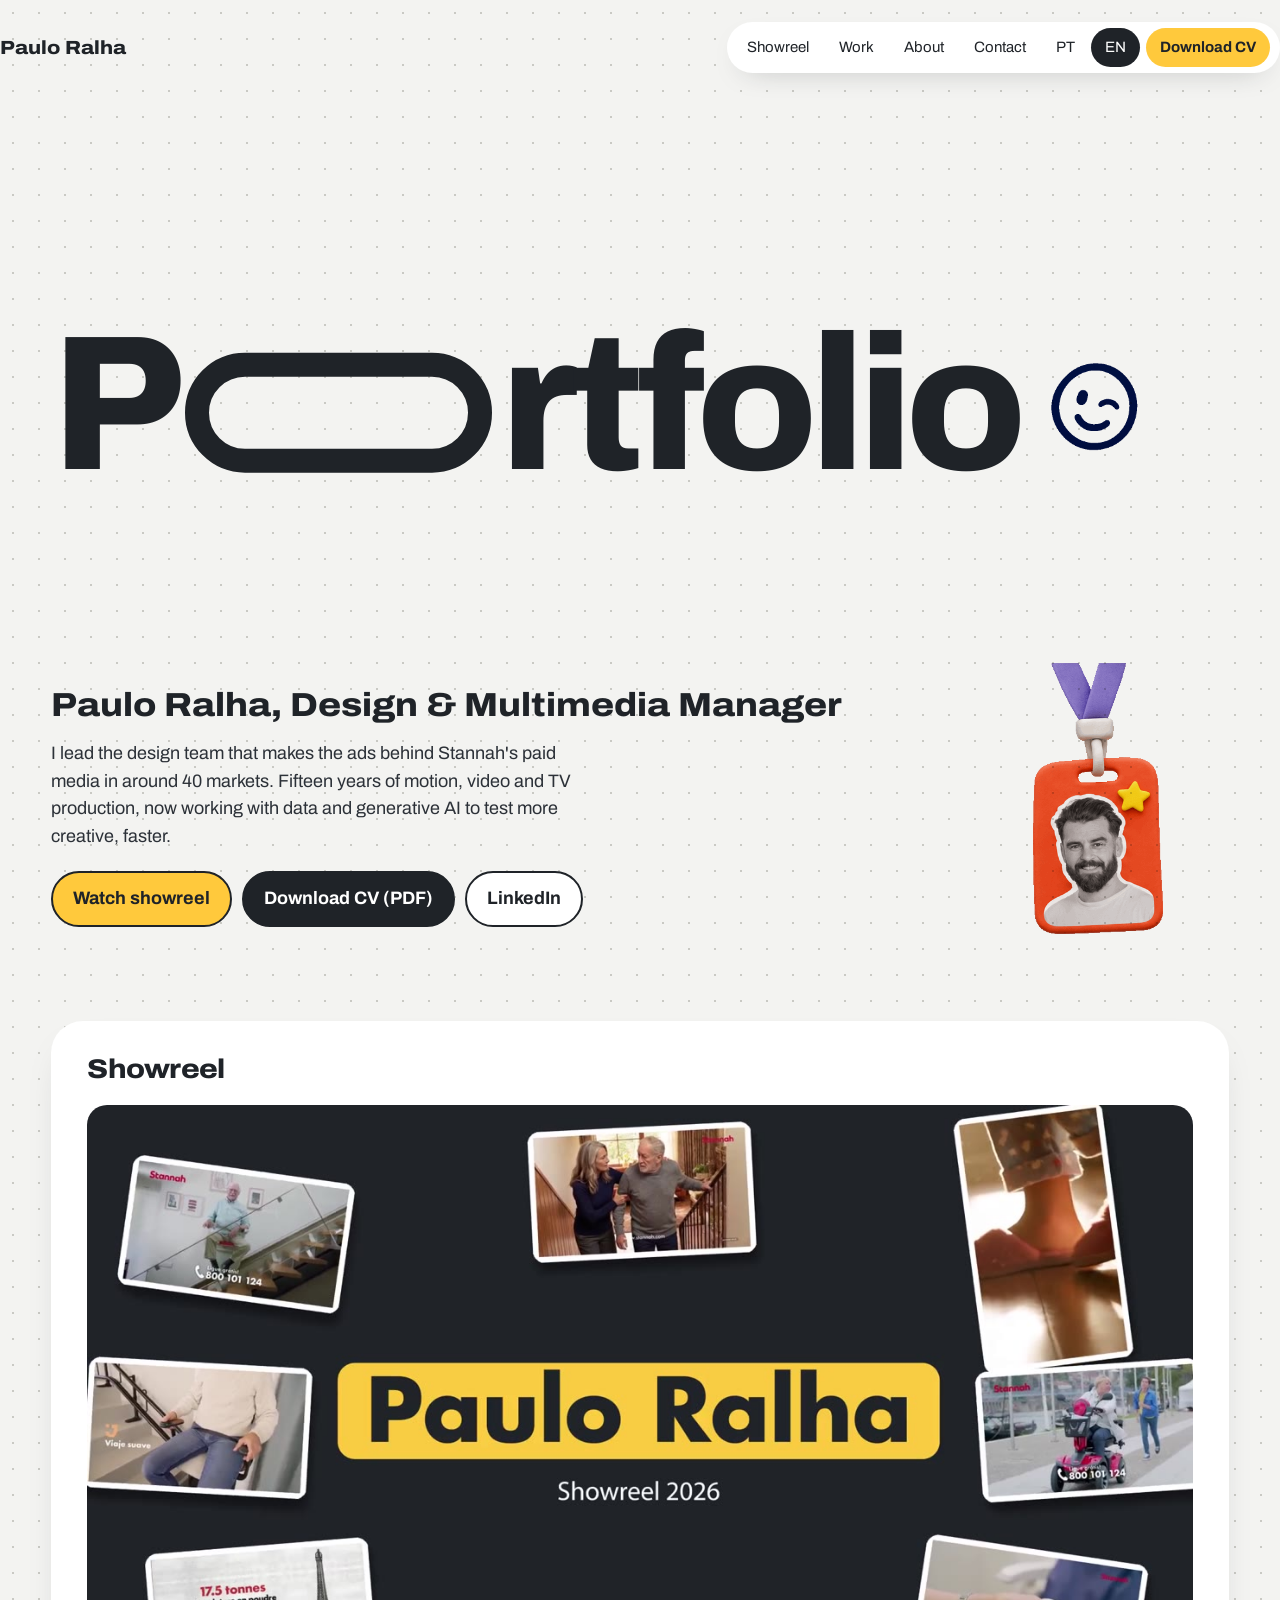
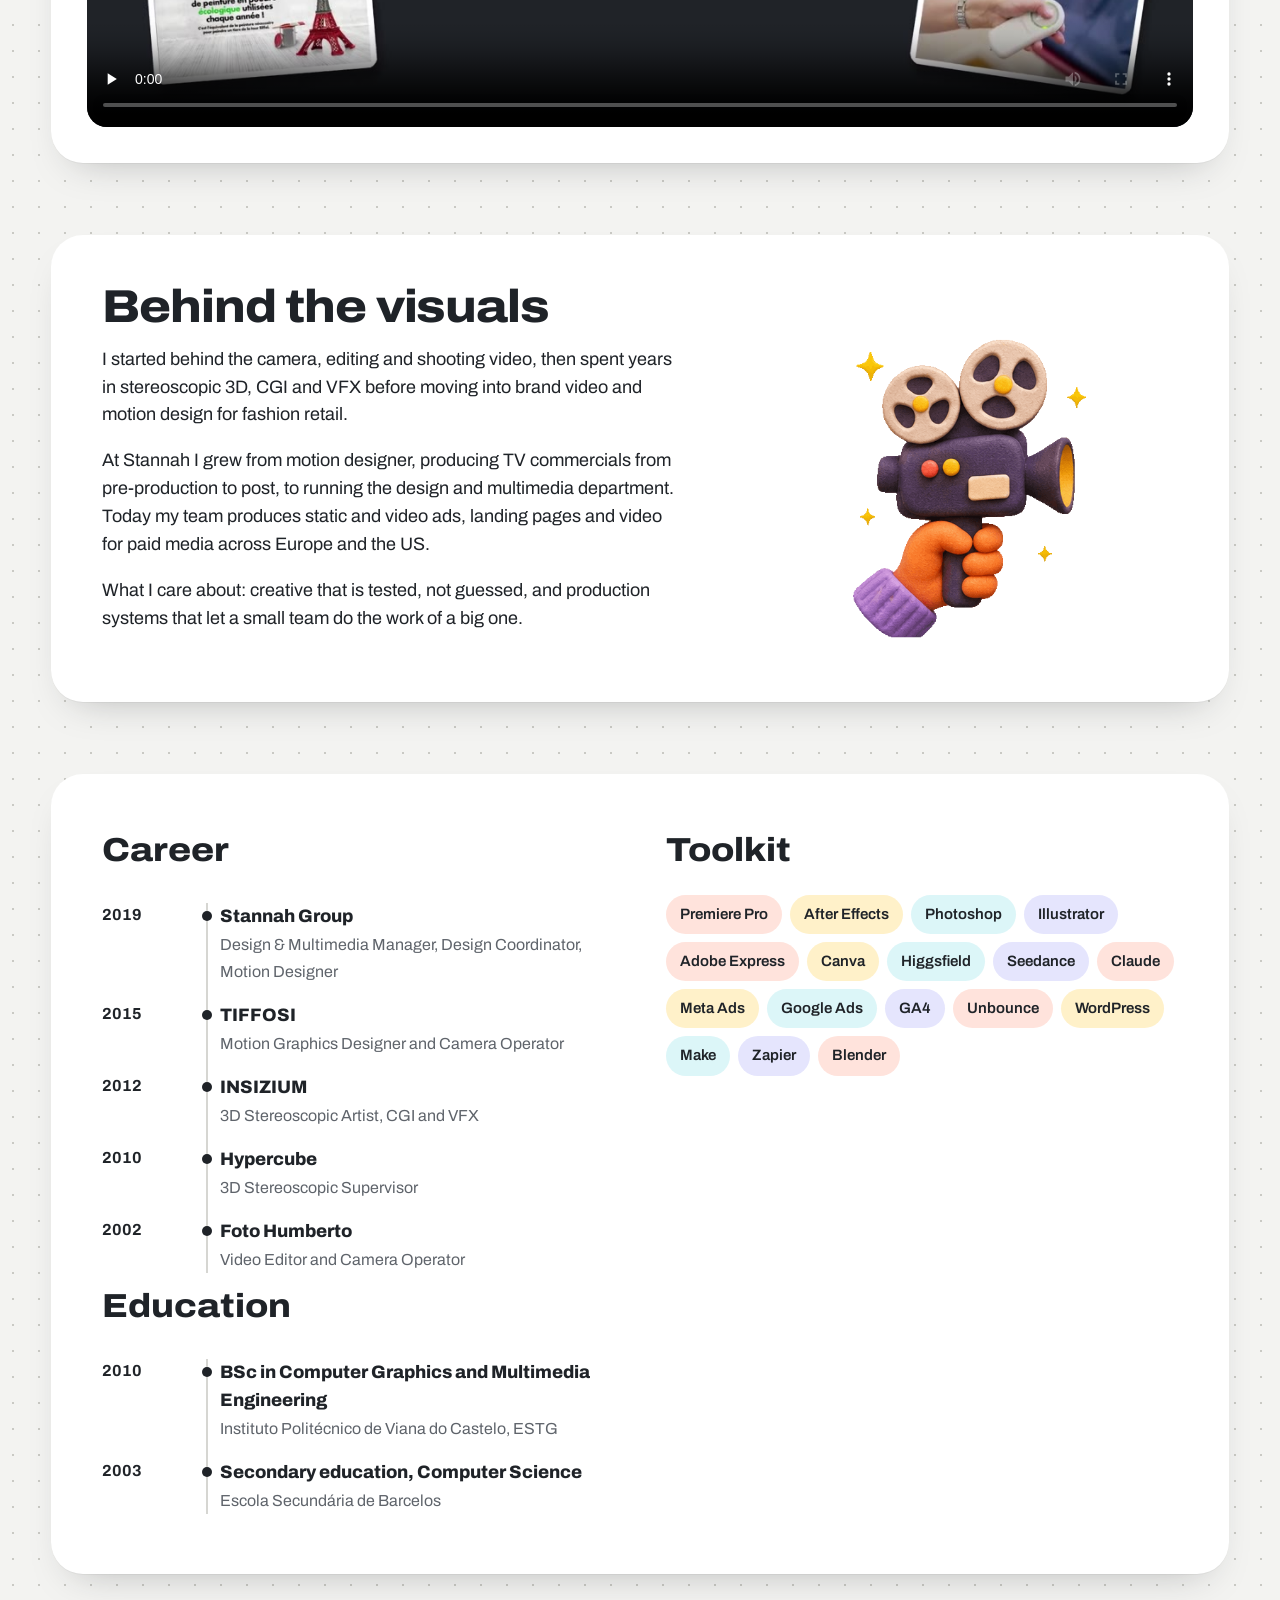
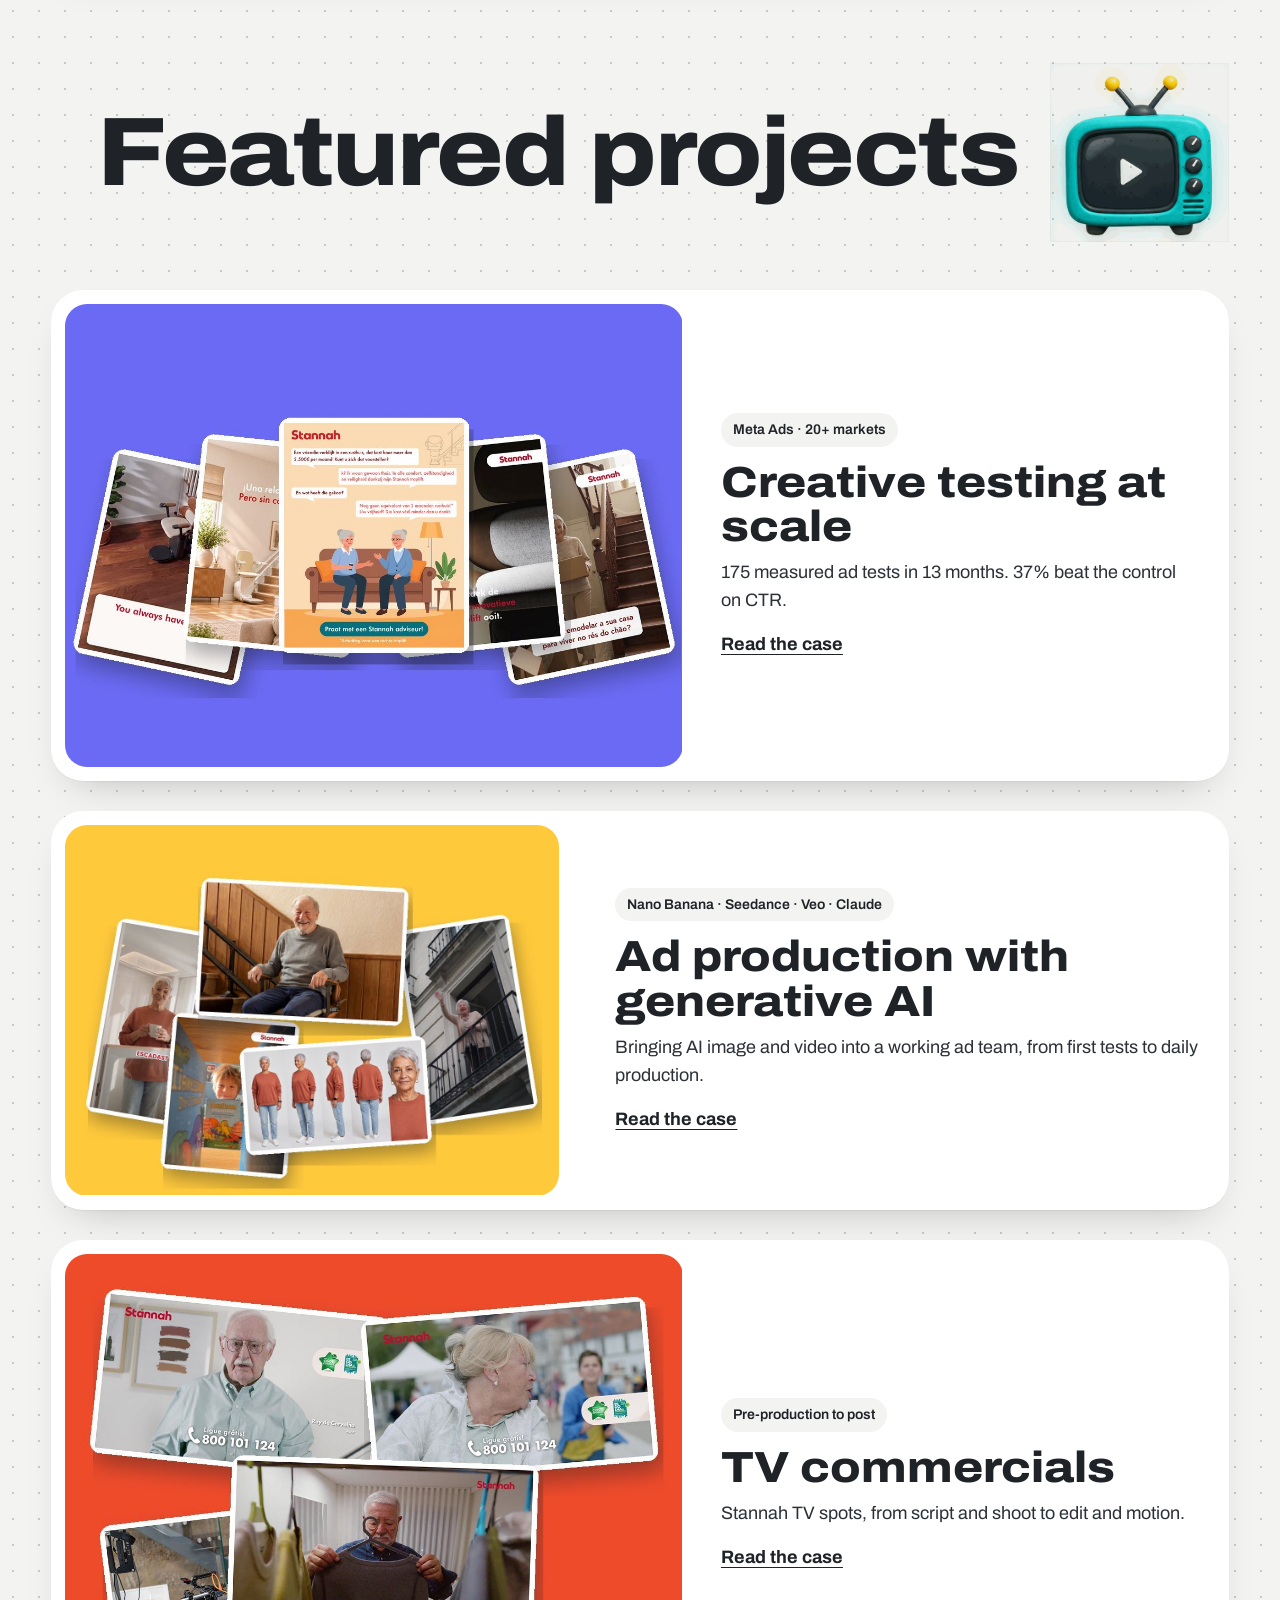
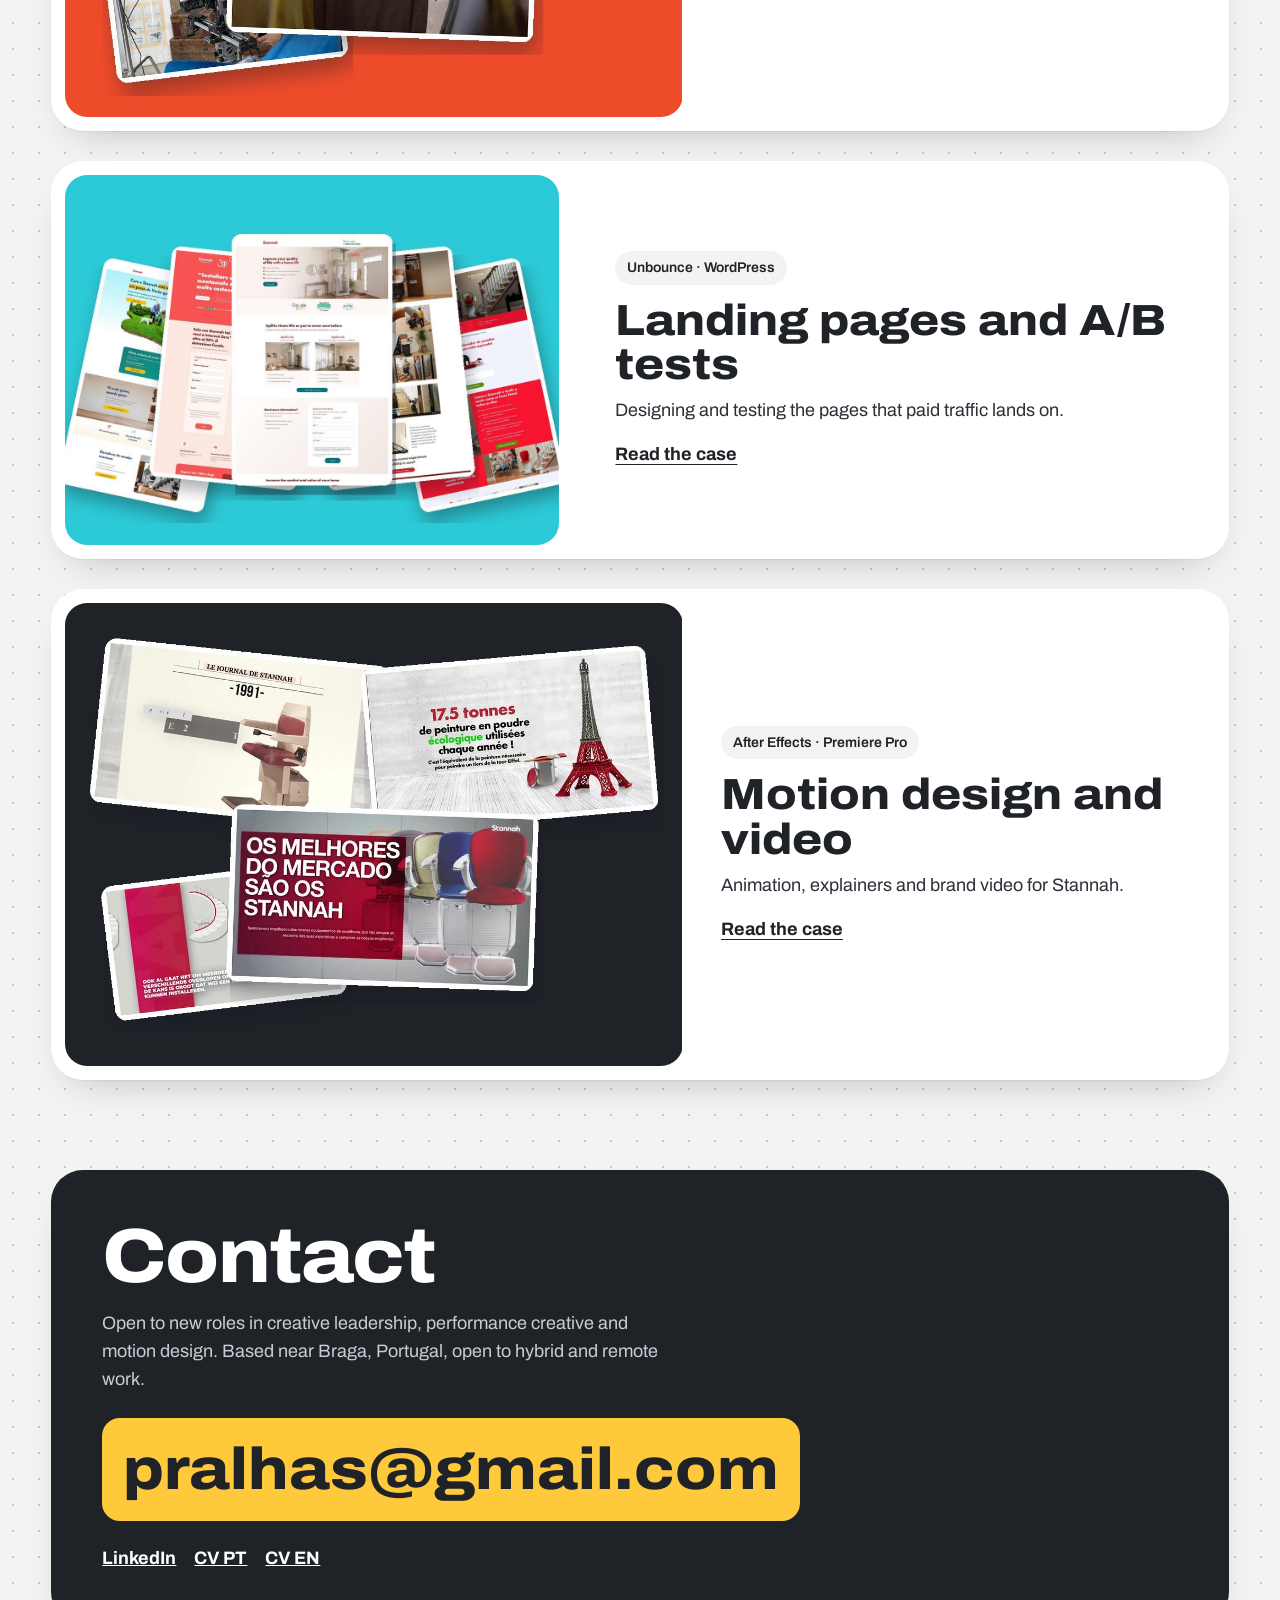
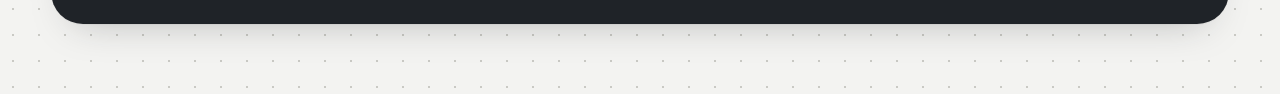
==== commit 38549108: "Add PR favicon to v3 Co-Authored-By: Claude Opus 5.5 <noreply@anthropic.com> Claude-Session: https:/" ====
--- a/v3/index.html
+++ b/v3/index.html
@@ -5,6 +5,10 @@
 <meta name="viewport" content="width=device-width, initial-scale=1">
 <title>Paulo Ralha | Design & Multimedia Manager</title>
 <meta name="description" content="Paulo Ralha: design lead for performance ads, motion design, video and generative AI.">
+<link rel="icon" href="icons/favicon.ico" sizes="any">
+<link rel="icon" type="image/png" sizes="32x32" href="icons/favicon-32.png">
+<link rel="icon" type="image/png" sizes="192x192" href="icons/icon-192.png">
+<link rel="apple-touch-icon" href="icons/apple-touch-icon.png">
 <link rel="stylesheet" href="v3.css?v=33">
 </head>
 <body data-page="home">
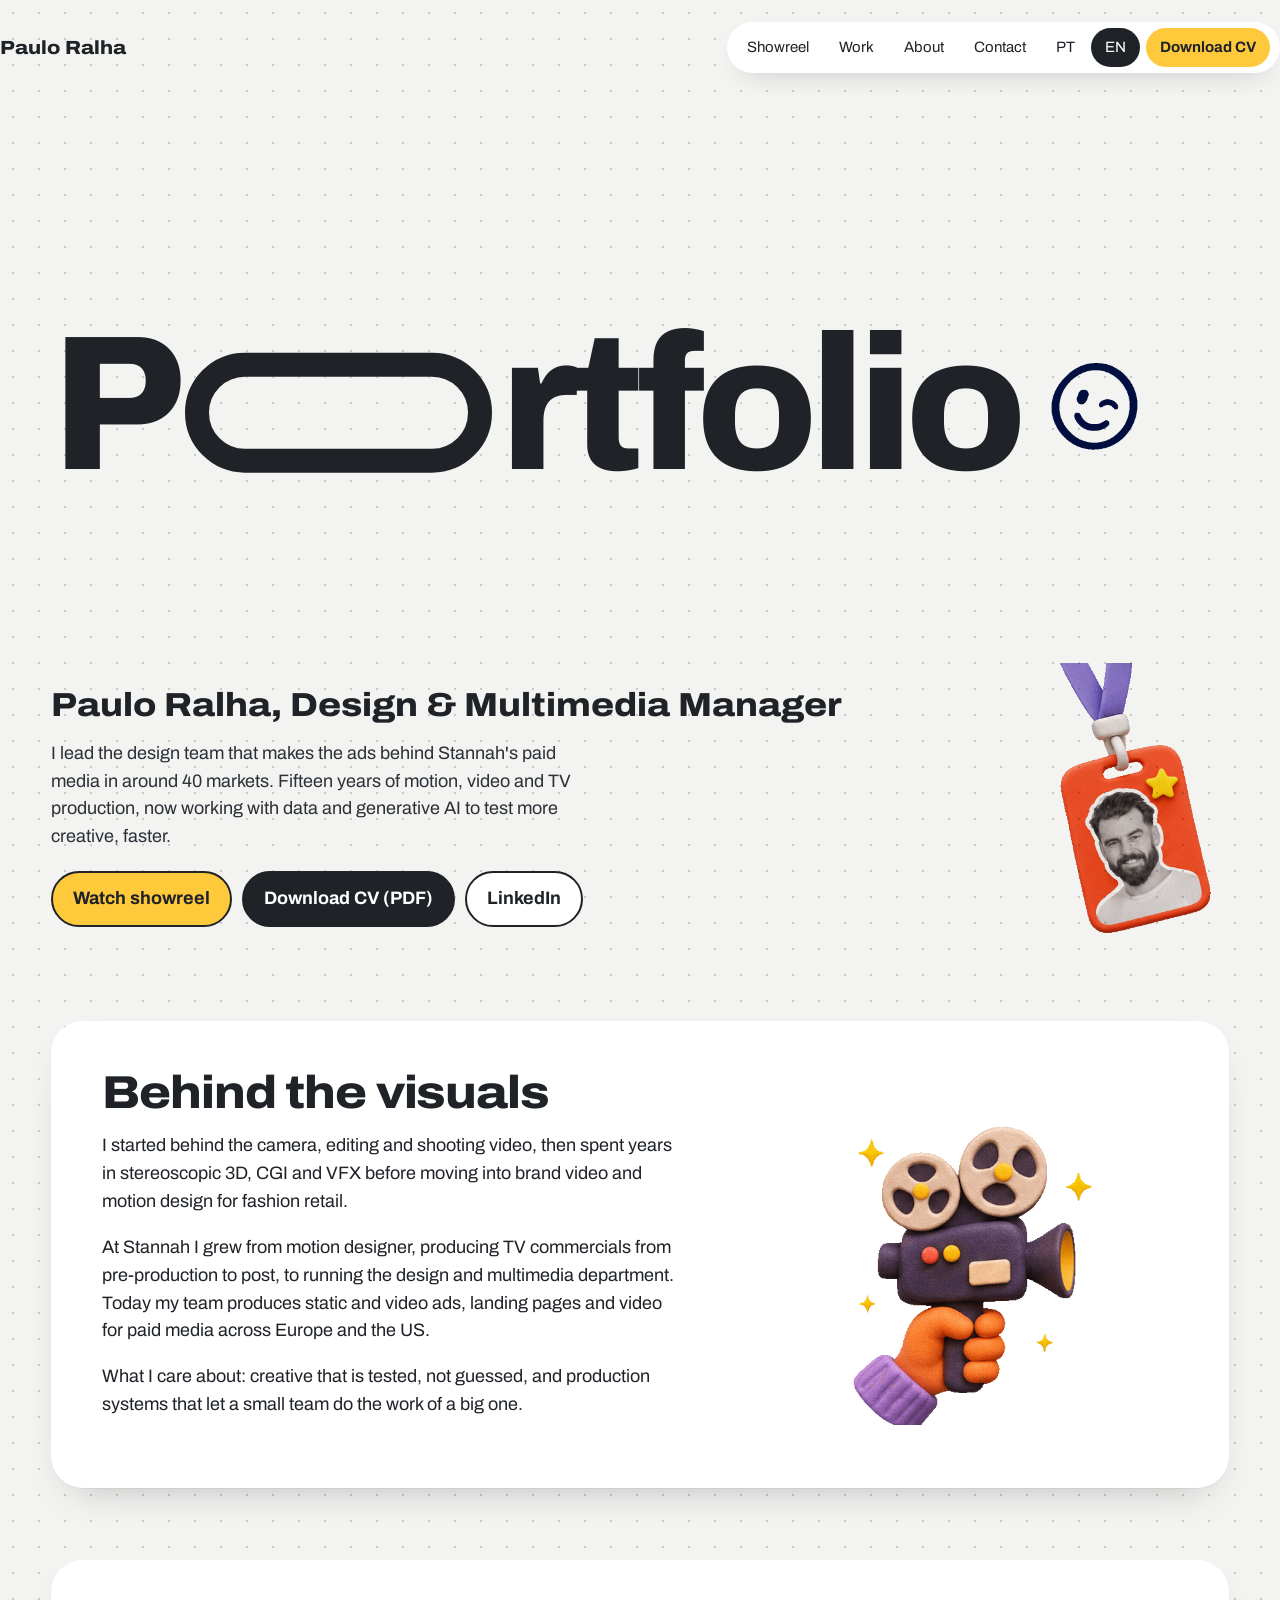
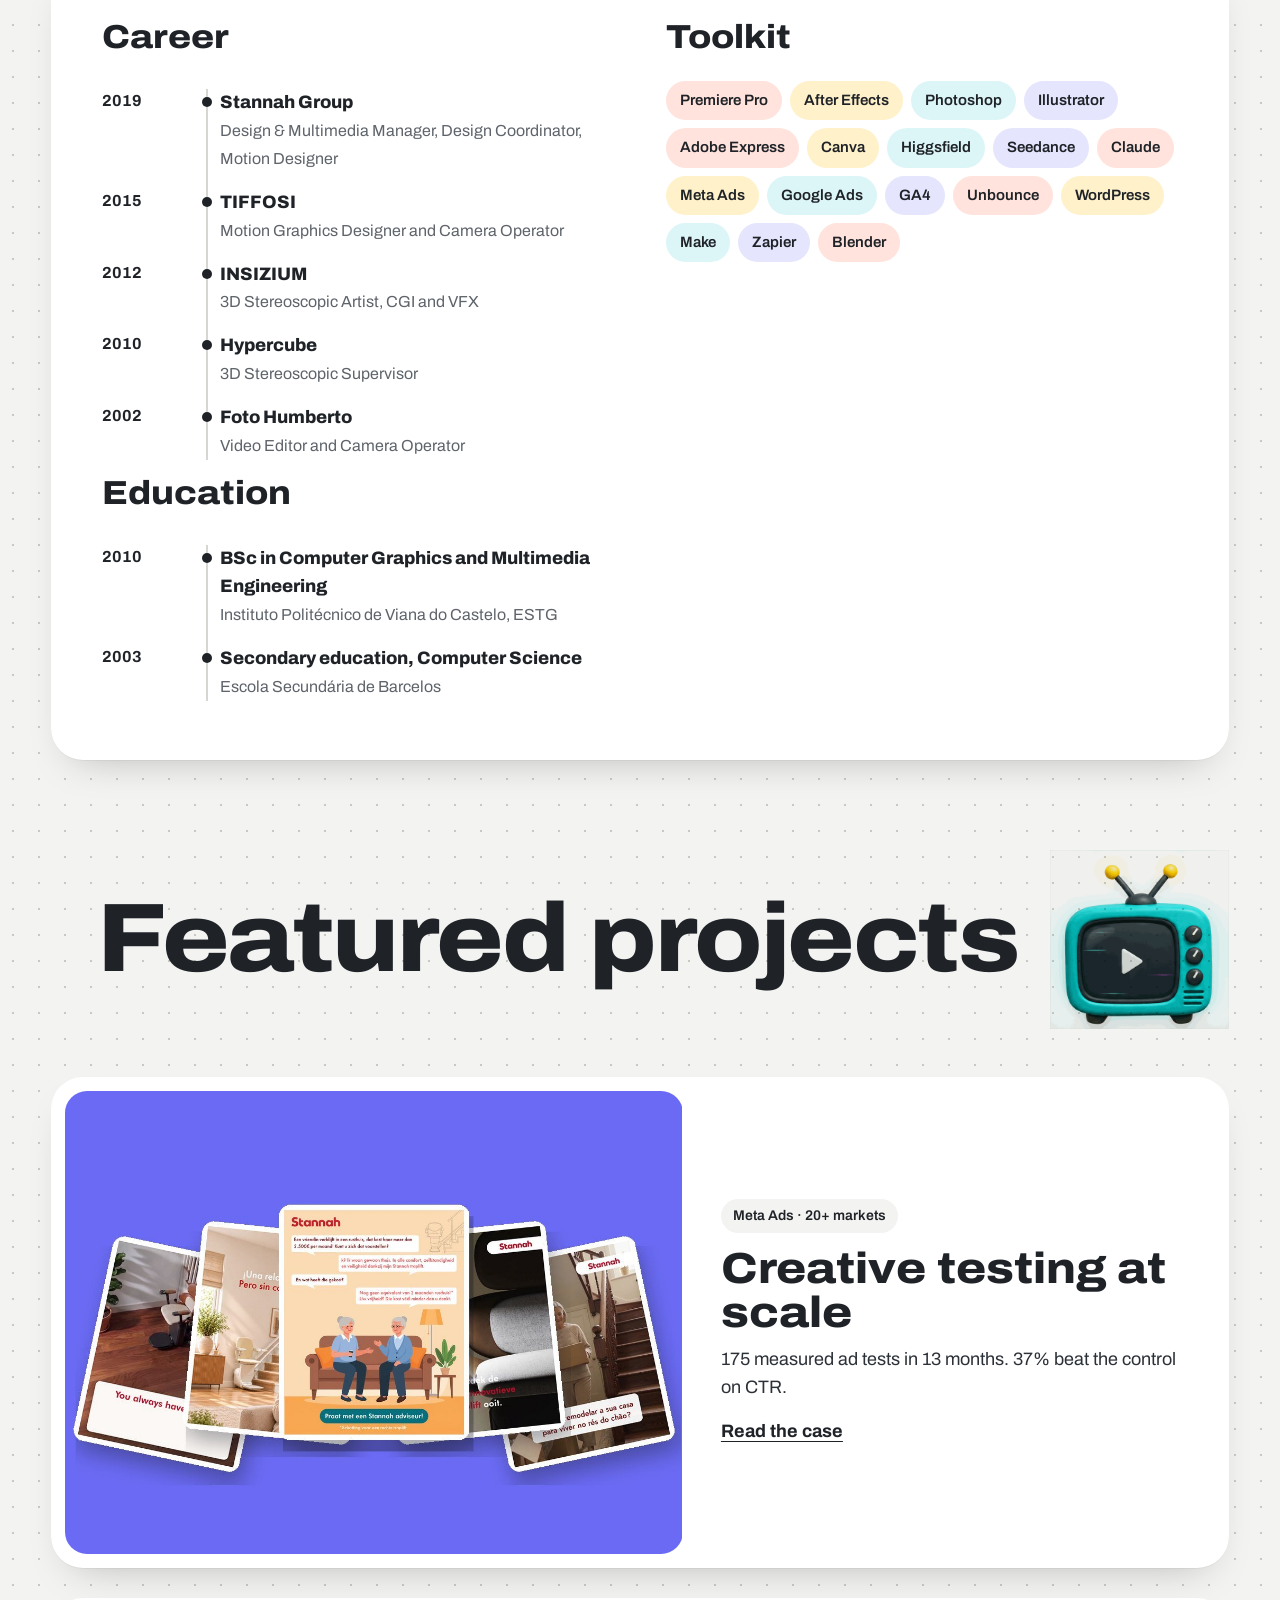
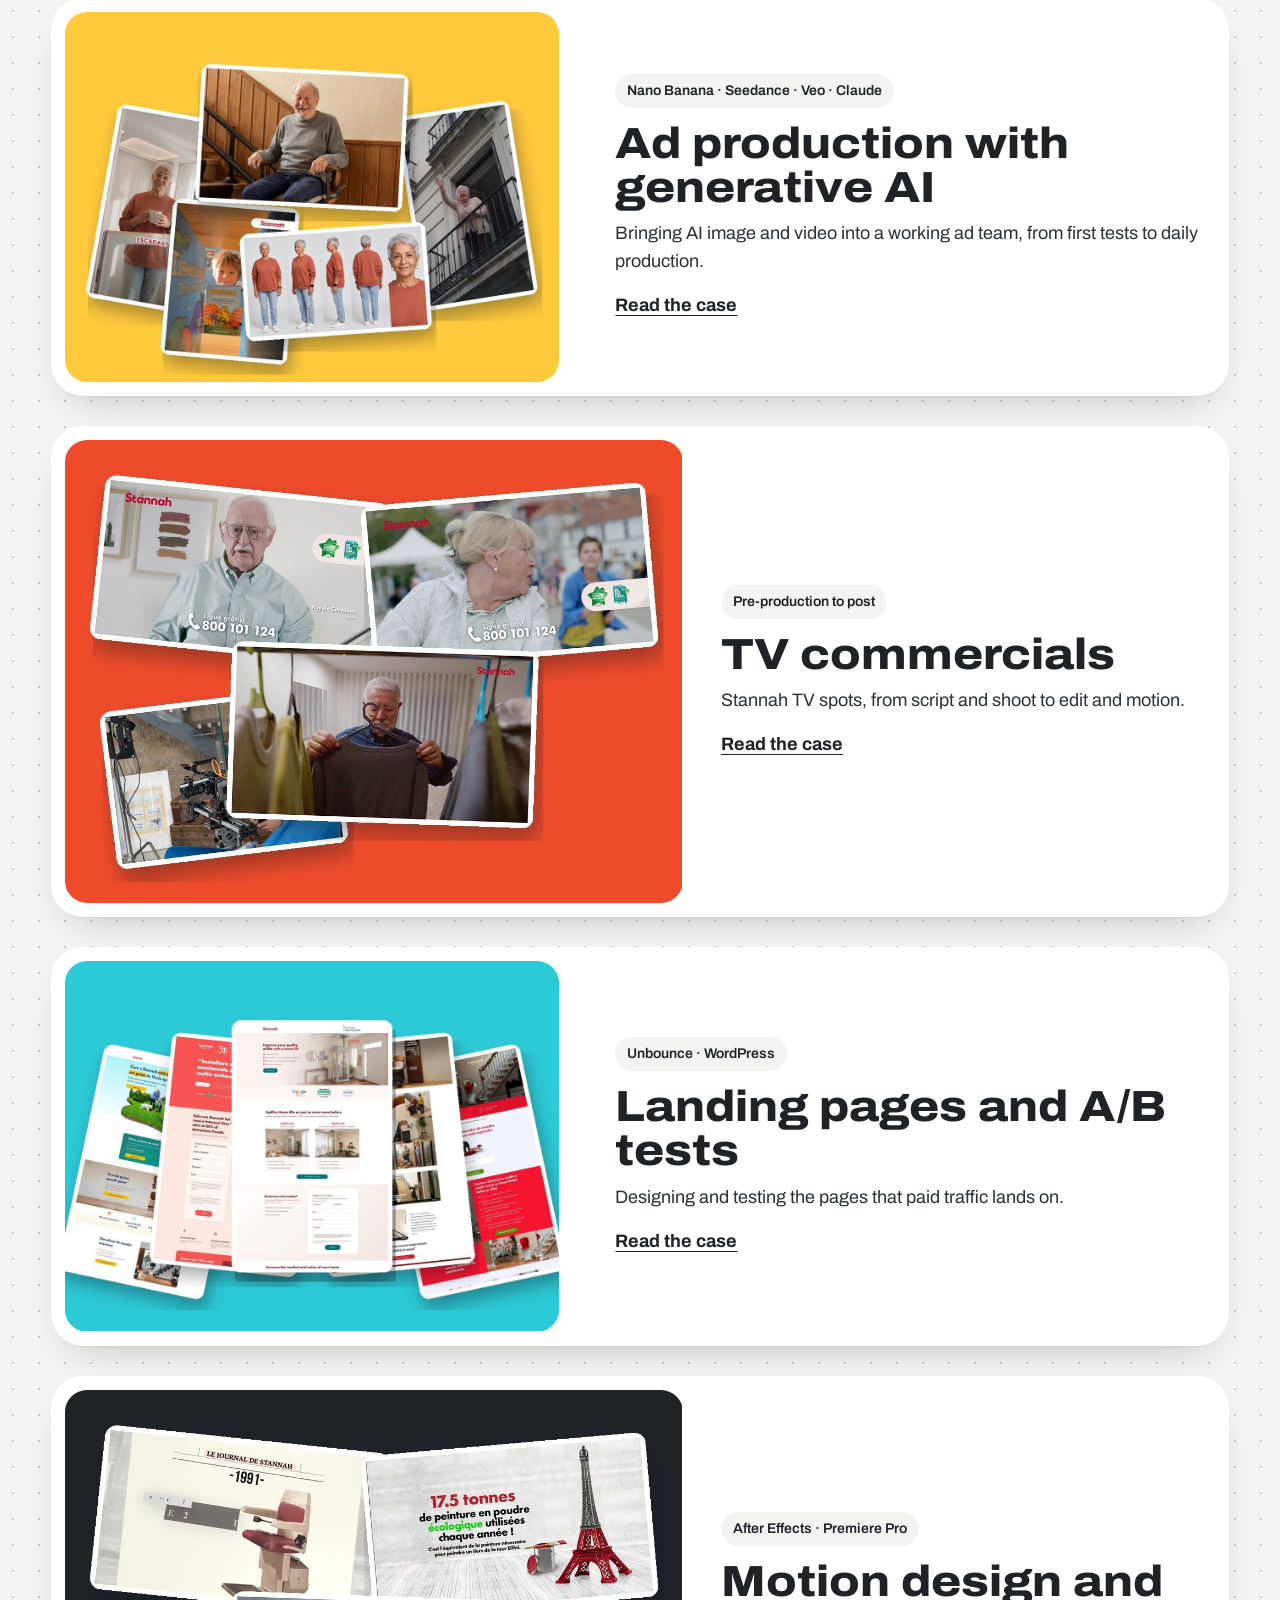
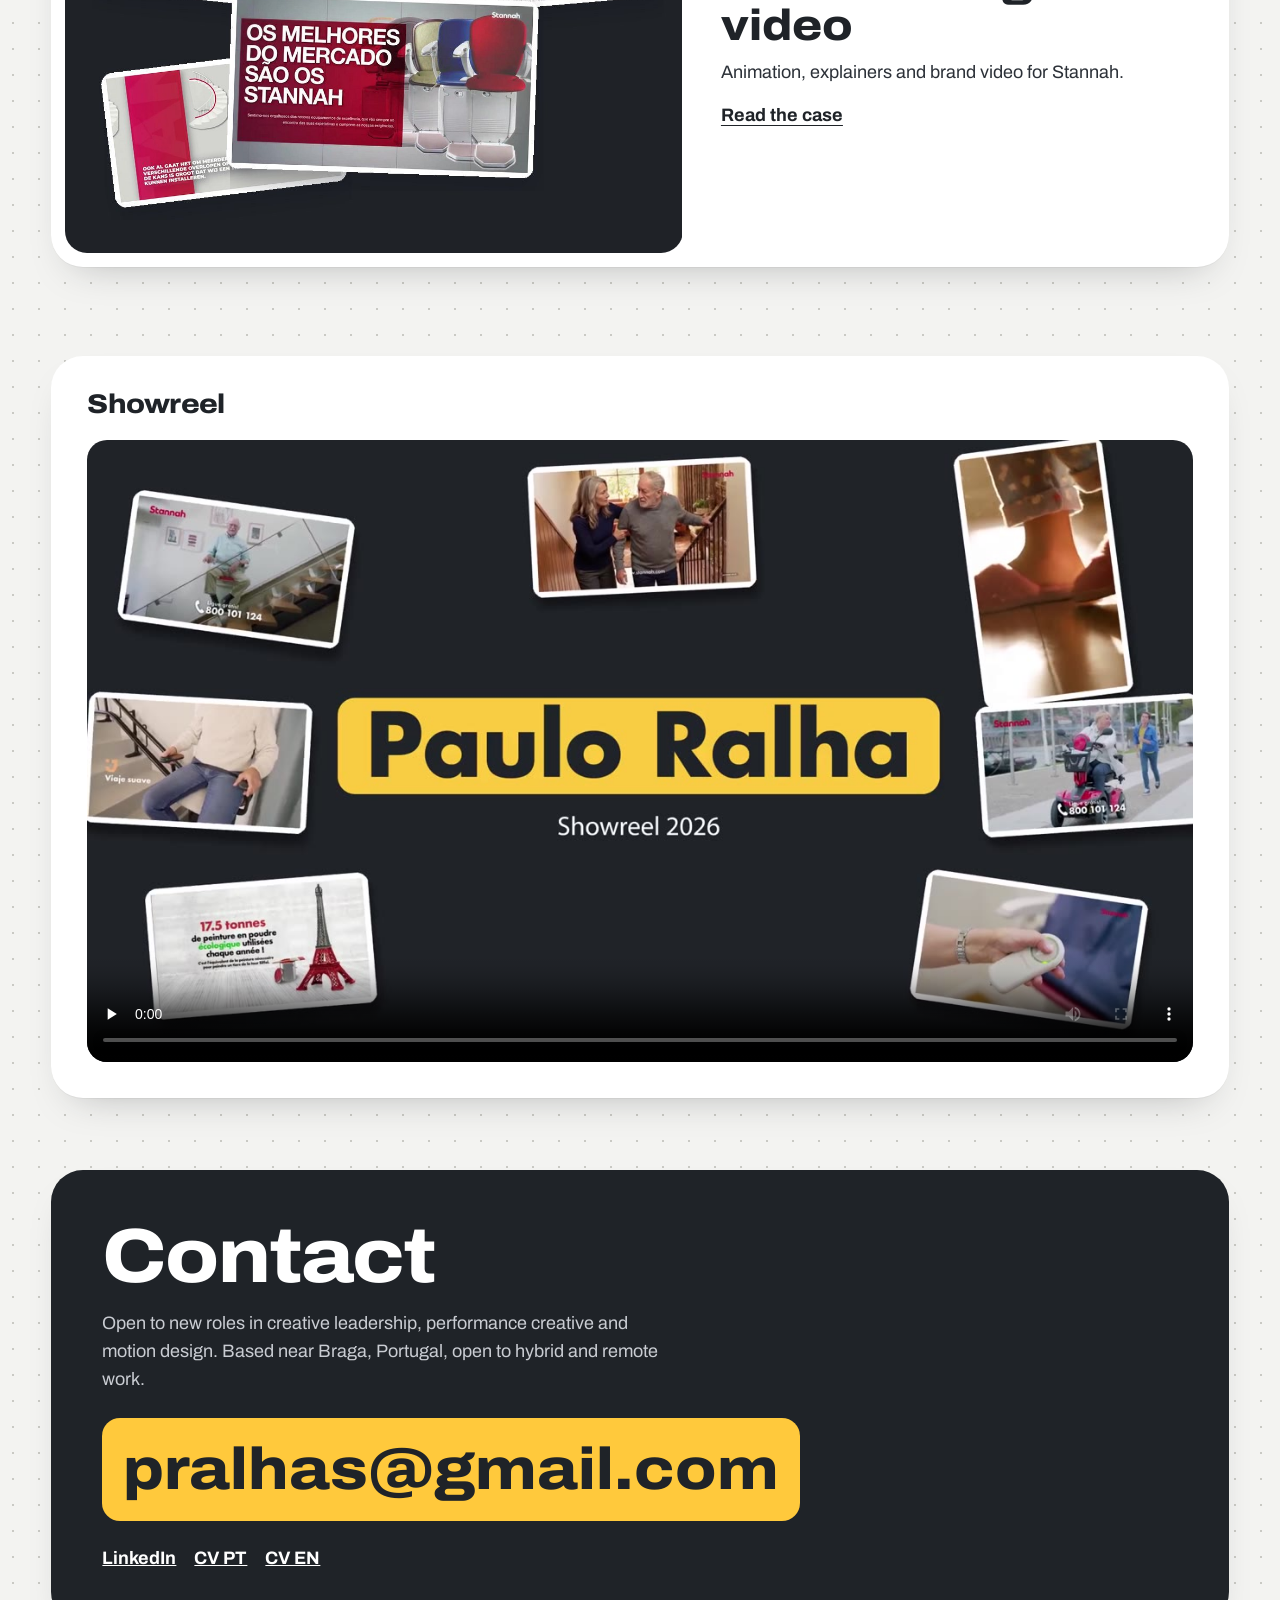
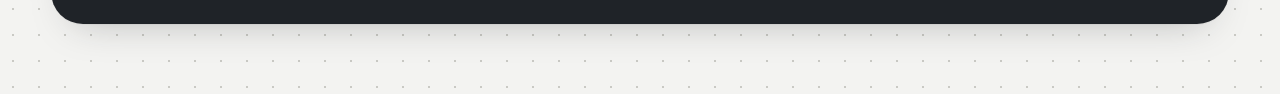
==== commit 59a5b8d9: "Move showreel above contact Co-Authored-By: Claude Opus 5.5 <noreply@anthropic.com> Claude-Session: " ====
--- a/v3/index.html
+++ b/v3/index.html
@@ -15,6 +15,6 @@
 <div id="app"></div>
 <script src="../assets/content.js?v=28"></script>
 <script src="ads.js?v=28"></script><script src="ai.js?v=28"></script><script src="tv.js?v=28"></script><script src="lp.js?v=28"></script>
-<script src="v3.js?v=34"></script>
+<script src="v3.js?v=35"></script>
 </body>
 </html>
